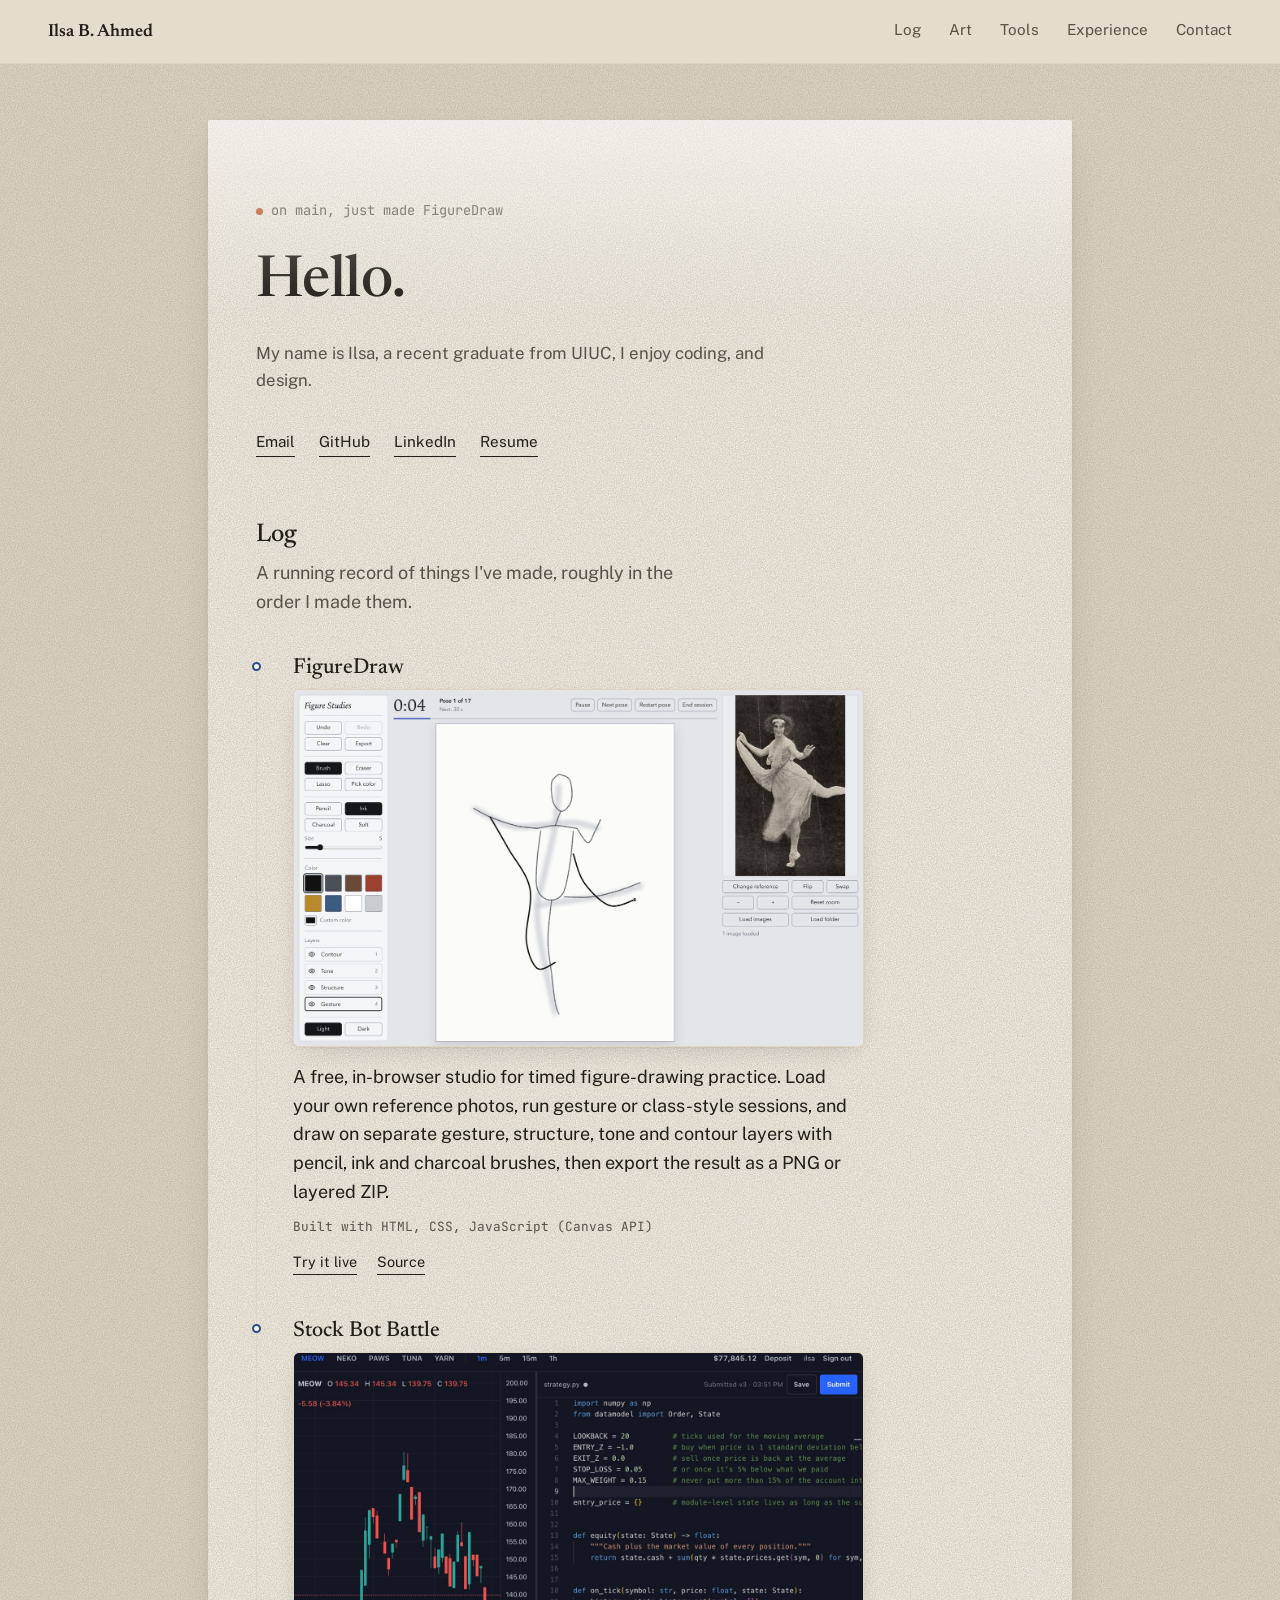
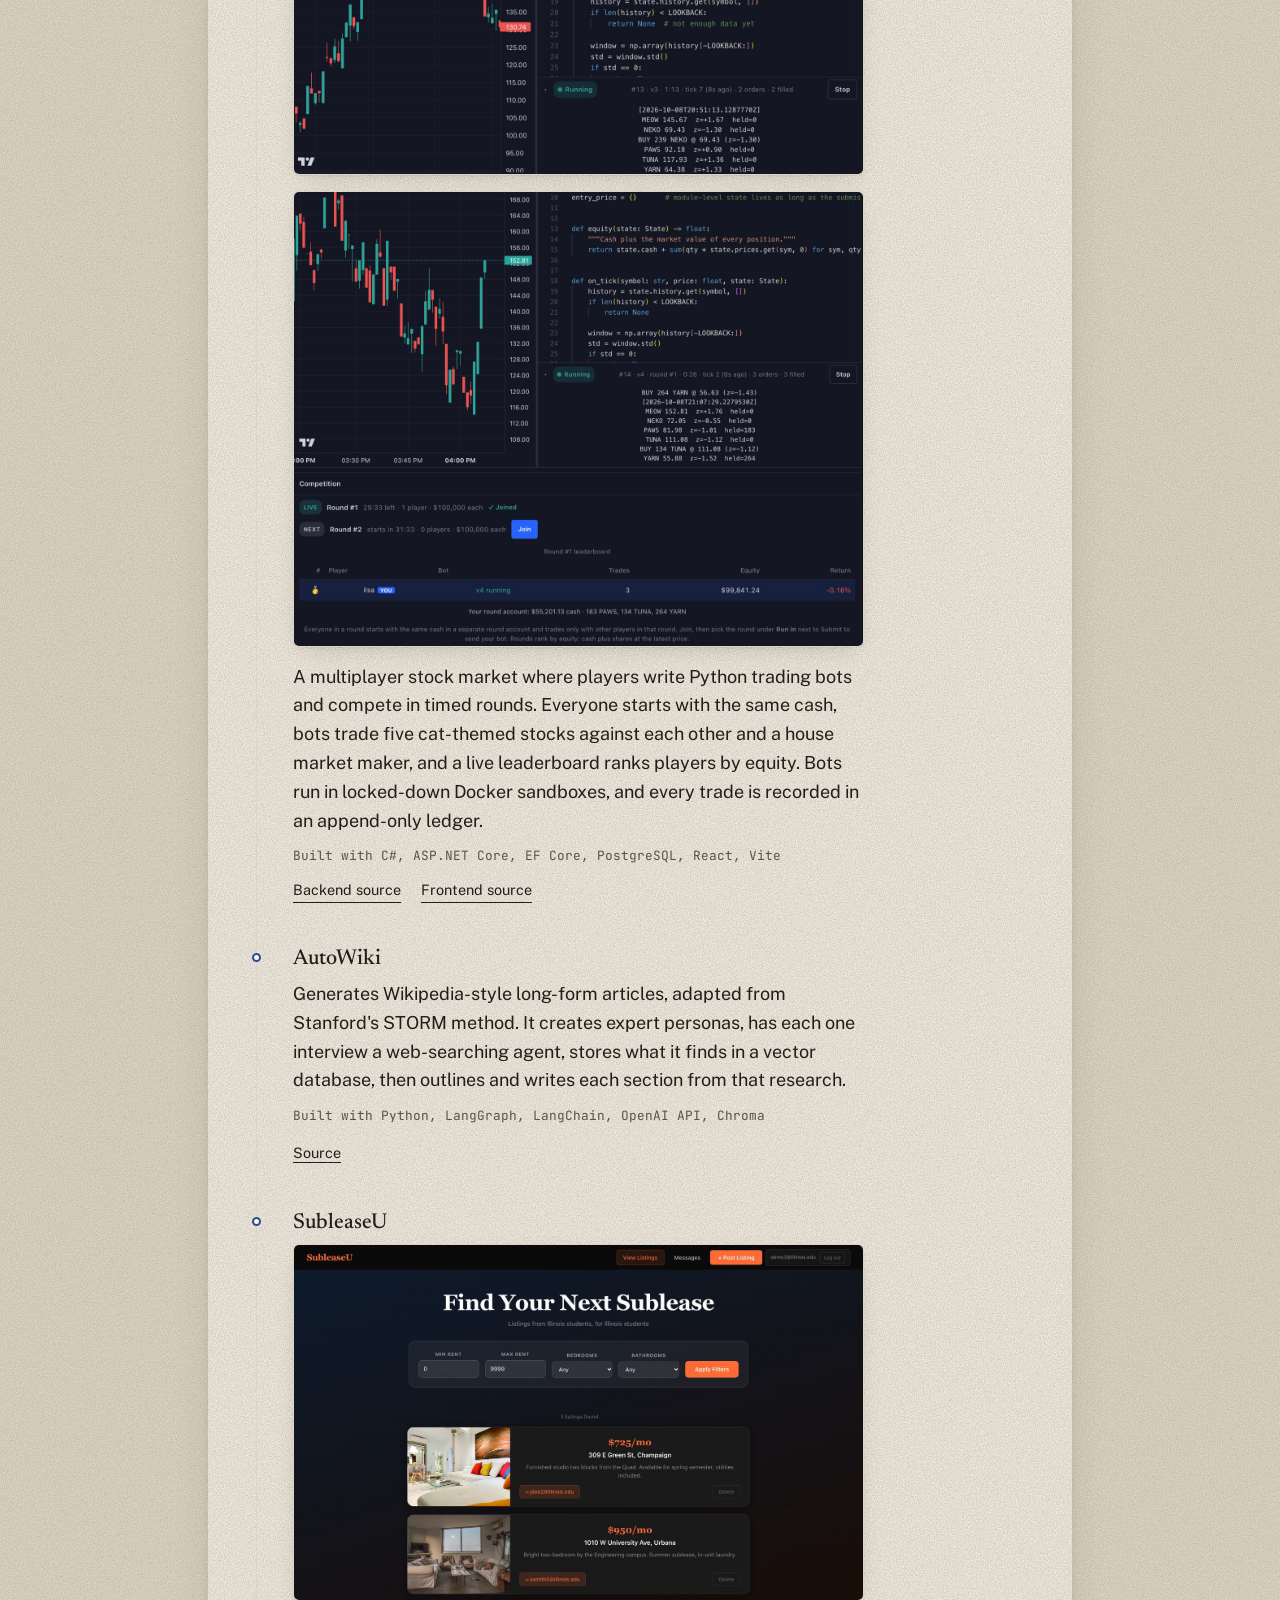
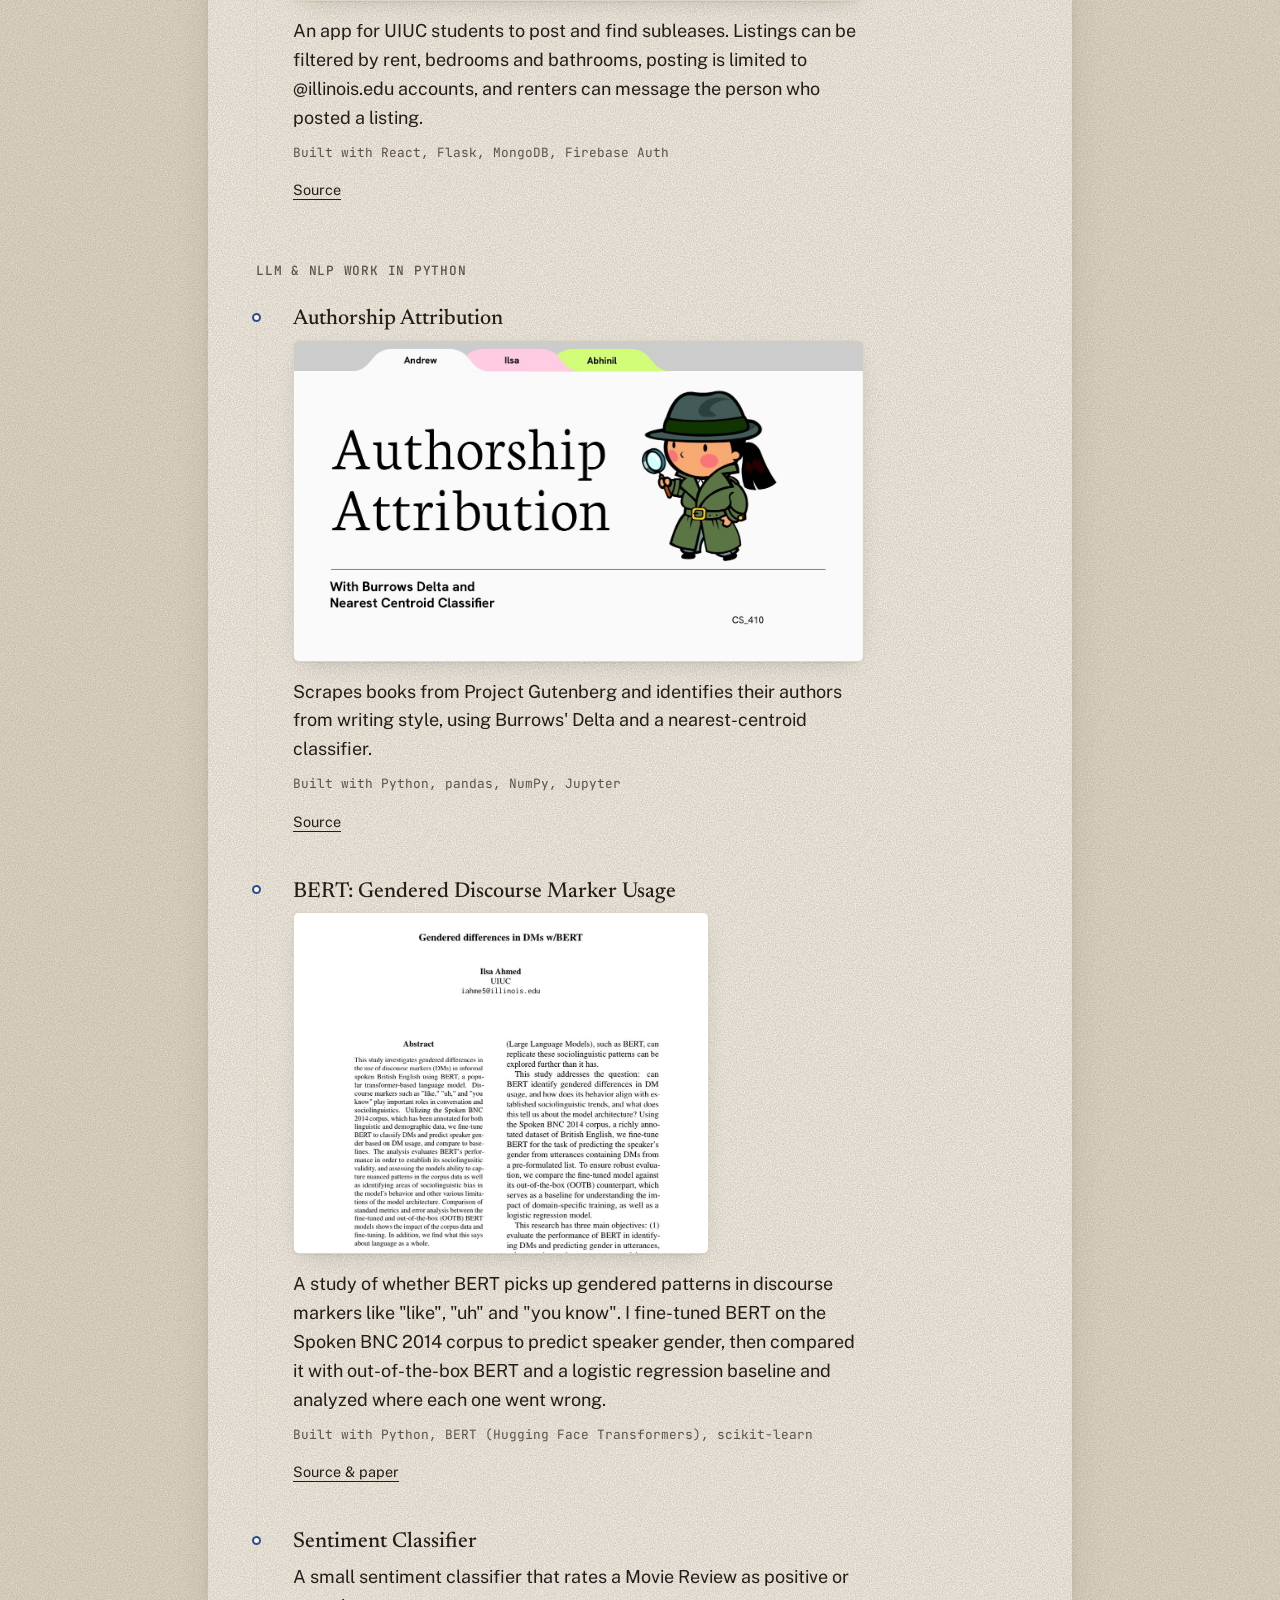
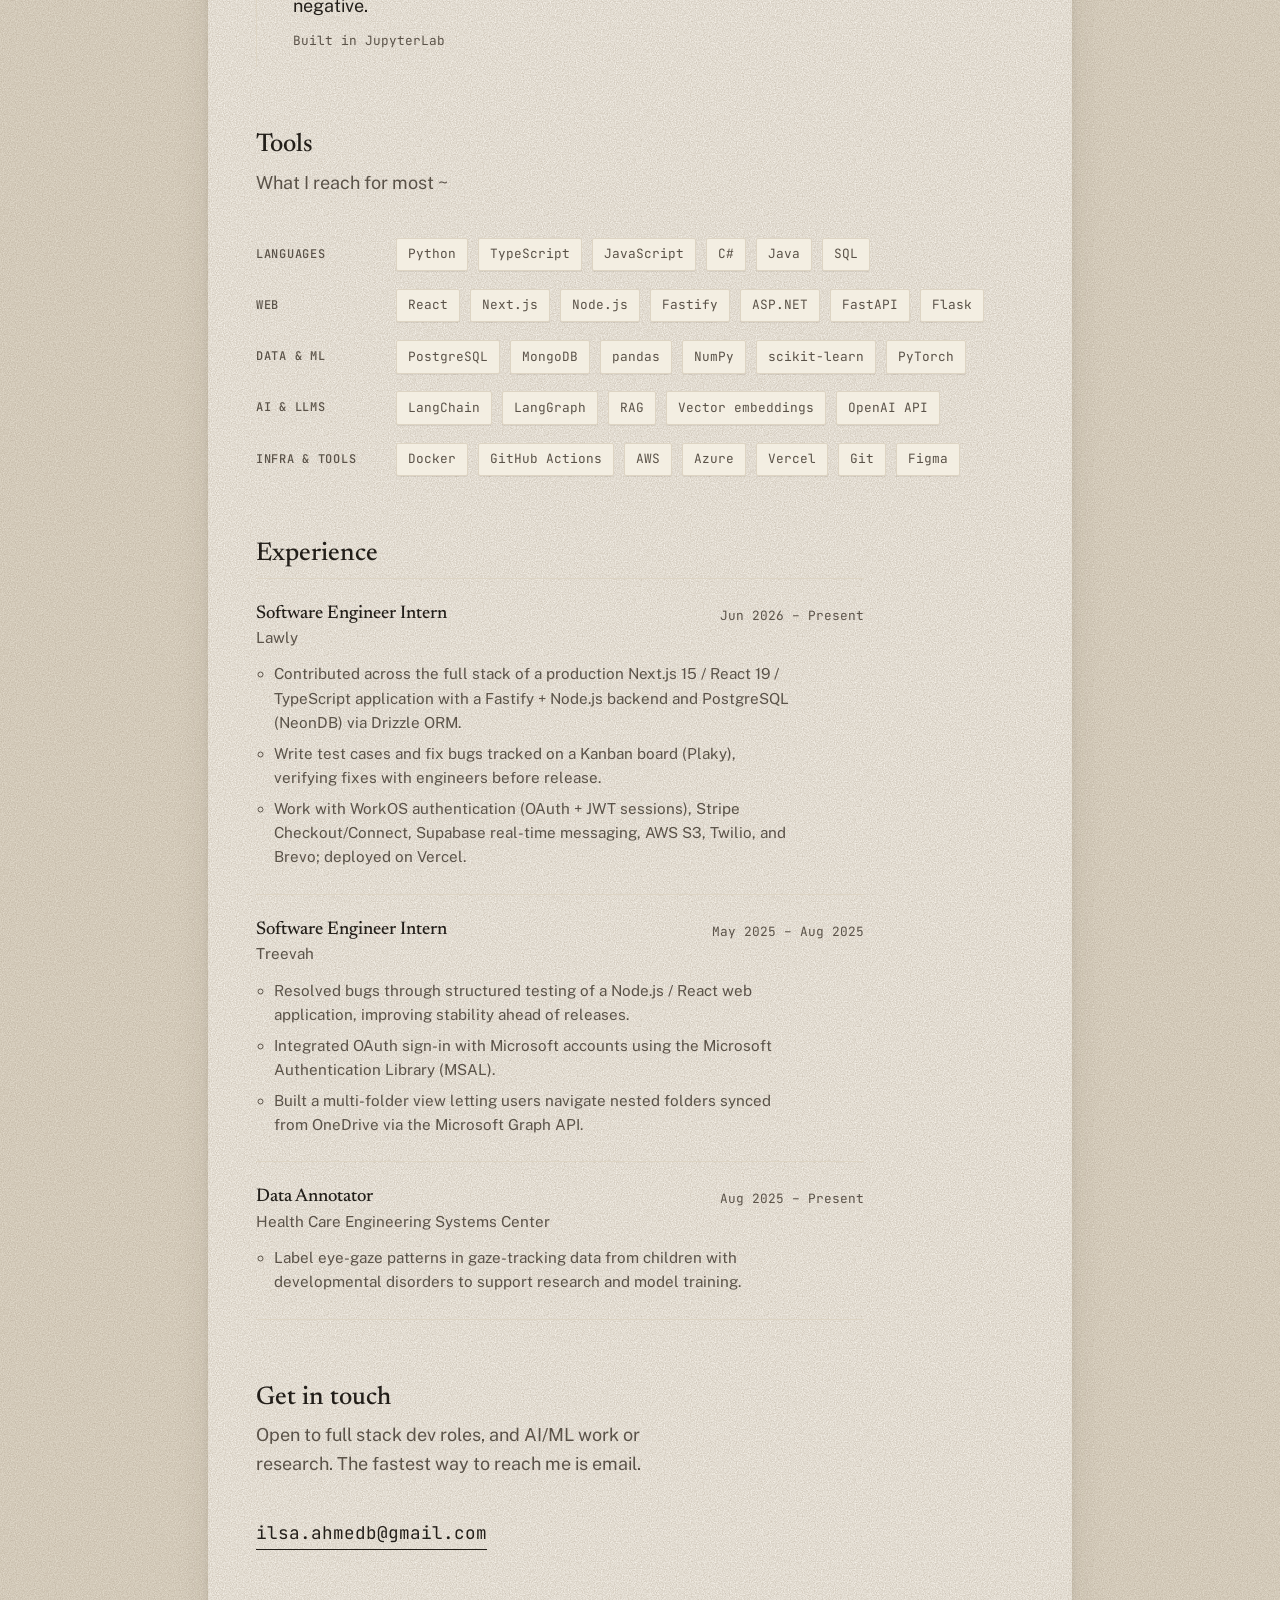
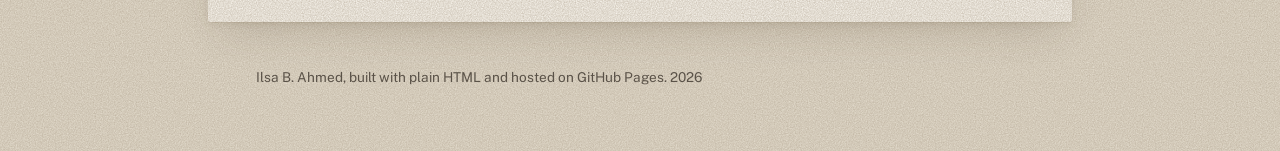
==== index.html @ 7dedf049 "Add Art page for illustration and design work New art.html gallery linked from the nav, with illustr" ====
<!DOCTYPE html>
<html lang="en">
<head>
<meta charset="UTF-8">
<meta name="viewport" content="width=device-width, initial-scale=1.0">
<title>Ilsa B. Ahmed — Software Engineer</title>
<meta name="description" content="Portfolio of Ilsa B. Ahmed, a software engineer building full-stack web apps and AI/LLM tools.">

<link rel="preconnect" href="https://fonts.googleapis.com">
<link rel="preconnect" href="https://fonts.gstatic.com" crossorigin>
<link href="https://fonts.googleapis.com/css2?family=Newsreader:ital,opsz,wght@0,6..72,400;0,6..72,500;0,6..72,600;1,6..72,400&family=Public+Sans:wght@400;500;600&family=JetBrains+Mono:wght@400;500&display=swap" rel="stylesheet">

<link rel="stylesheet" href="style.css?v=6">
</head>
<body>

<a class="skip-link" href="#top">Skip to content</a>

<header class="site-nav">
  <a href="#top" class="site-nav__name">Ilsa B. Ahmed</a>
  <button class="site-nav__toggle" id="navToggle" aria-expanded="false" aria-controls="navLinks">
    <span></span><span></span><span></span>
    <span class="sr-only">Menu</span>
  </button>
  <nav id="navLinks" class="site-nav__links">
    <a href="#work">Log</a>
    <a href="art.html">Art</a>
    <a href="#stack">Tools</a>
    <a href="#experience">Experience</a>
    <a href="#contact">Contact</a>
  </nav>
</header>

<main>

  <section id="top" class="hero">
    <p class="hero__status">
      <span class="hero__dot" aria-hidden="true"></span>
      on main, just made <a href="#work">FigureDraw</a>
    </p>
    <h1 class="hero__headline">Hello.</h1>
    <p class="hero__lede">
      My name is Ilsa, a recent graduate from UIUC, I enjoy coding, and design.
    </p>
    <div class="hero__links">
      <a href="mailto:ilsa.ahmedb@gmail.com">Email</a>
      <a href="https://github.com/iahmed20" target="_blank" rel="noopener">GitHub</a>
      <a href="https://www.linkedin.com/in/ilsa-bahmed/" target="_blank" rel="noopener">LinkedIn</a>
      <a href="Ilsa_Ahmed_Resume.pdf" target="_blank" rel="noopener noreferrer">Resume</a>
    </div>
  </section>

  <section id="work" class="log">
    <h2 class="section-heading">Log</h2>
    <p class="section-intro">A running record of things I've made, roughly in the order I made them.</p>

    <ol class="log-list">

      <li class="log-entry">
        <span class="log-entry__node" aria-hidden="true"></span>
        <h3 class="log-entry__title">FigureDraw</h3>
        <figure class="log-entry__shot">
          <img src="img/figuredraw.jpg" width="1400" height="875" loading="lazy"
               alt="FigureDraw mid-session: a timer and pose counter above a gesture sketch of a dancer, with the reference photo on the right.">
        </figure>
        <p class="log-entry__body">
          A free, in-browser studio for timed figure-drawing practice. Load your own reference photos,
          run gesture or class-style sessions, and draw on separate gesture, structure, tone and contour
          layers with pencil, ink and charcoal brushes, then export the result as a PNG or layered ZIP.
        </p>
        <p class="log-entry__meta">Built with HTML, CSS, JavaScript (Canvas API)</p>
        <p class="log-entry__links">
          <a class="log-entry__link" href="https://iahmed20.github.io/FigureDraw/" target="_blank" rel="noopener">Try it live</a>
          <a class="log-entry__link" href="https://github.com/iahmed20/FigureDraw" target="_blank" rel="noopener">Source</a>
        </p>
      </li>

      <li class="log-entry">
        <span class="log-entry__node" aria-hidden="true"></span>
        <h3 class="log-entry__title">Stock Bot Battle</h3>
        <figure class="log-entry__shot">
          <img src="img/stock-bot-battle-1.jpg" width="1400" height="1038" loading="lazy"
               alt="Stock Bot Battle: a candlestick chart for the MEOW ticker beside a Python strategy editor, with a running bot's log printing z-scores and a BUY order.">
        </figure>
        <figure class="log-entry__shot">
          <img src="img/stock-bot-battle-2.jpg" width="1400" height="1115" loading="lazy"
               alt="Stock Bot Battle competition panel: a live round with time remaining, a Join button for the next round, and a leaderboard ranking players by equity.">
        </figure>
        <p class="log-entry__body">
          A multiplayer stock market where players write Python trading bots and compete in timed rounds.
          Everyone starts with the same cash, bots trade five cat-themed stocks against each other and a house
          market maker, and a live leaderboard ranks players by equity. Bots run in locked-down Docker
          sandboxes, and every trade is recorded in an append-only ledger.
        </p>
        <p class="log-entry__meta">Built with C#, ASP.NET Core, EF Core, PostgreSQL, React, Vite</p>
        <p class="log-entry__links">
          <a class="log-entry__link" href="https://github.com/iahmed20/StockBotBattle" target="_blank" rel="noopener">Backend source</a>
          <a class="log-entry__link" href="https://github.com/iahmed20/vite-frontend" target="_blank" rel="noopener">Frontend source</a>
        </p>
      </li>

      <li class="log-entry">
        <span class="log-entry__node" aria-hidden="true"></span>
        <h3 class="log-entry__title">AutoWiki</h3>
        <p class="log-entry__body">
          Generates Wikipedia-style long-form articles, adapted from Stanford's STORM method. It creates
          expert personas, has each one interview a web-searching agent, stores what it finds in a vector
          database, then outlines and writes each section from that research.
        </p>
        <p class="log-entry__meta">Built with Python, LangGraph, LangChain, OpenAI API, Chroma</p>
        <a class="log-entry__link" href="https://github.com/iahmed20/AutoWiki" target="_blank" rel="noopener">Source</a>
      </li>

      <li class="log-entry">
        <span class="log-entry__node" aria-hidden="true"></span>
        <h3 class="log-entry__title">SubleaseU</h3>
        <figure class="log-entry__shot">
          <img src="img/subleaseu.jpg" width="1400" height="875" loading="lazy"
               alt="SubleaseU listings page: rent and room filters above cards for sublease listings near campus.">
        </figure>
        <p class="log-entry__body">
          An app for UIUC students to post and find subleases. Listings can be filtered by rent,
          bedrooms and bathrooms, posting is limited to @illinois.edu accounts, and renters can message
          the person who posted a listing.
        </p>
        <p class="log-entry__meta">Built with React, Flask, MongoDB, Firebase Auth</p>
        <a class="log-entry__link" href="https://github.com/iahmed20/SubleaseU" target="_blank" rel="noopener">Source</a>
      </li>

    </ol>

    <h3 class="log-group">LLM &amp; NLP work in Python</h3>

    <ol class="log-list">

      <li class="log-entry">
        <span class="log-entry__node" aria-hidden="true"></span>
        <h3 class="log-entry__title">Authorship Attribution</h3>
        <figure class="log-entry__shot">
          <img src="img/authorship-attribution.jpg" width="1400" height="787" loading="lazy"
               alt="Title slide: Authorship Attribution with Burrows Delta and Nearest Centroid Classifier.">
        </figure>
        <p class="log-entry__body">
          Scrapes books from Project Gutenberg and
          identifies their authors from writing style, using Burrows' Delta and a nearest-centroid classifier.
        </p>
        <p class="log-entry__meta">Built with Python, pandas, NumPy, Jupyter</p>
        <a class="log-entry__link" href="https://github.com/iahmed20/Authorship_Attribution" target="_blank" rel="noopener">Source</a>
      </li>

      <li class="log-entry">
        <span class="log-entry__node" aria-hidden="true"></span>
        <h3 class="log-entry__title">BERT: Gendered Discourse Marker Usage</h3>
        <figure class="log-entry__shot log-entry__shot--paper">
          <img src="img/bert-discourse-markers.jpg" width="1000" height="821" loading="lazy"
               alt="First page of the paper 'Gendered differences in DMs w/BERT' by Ilsa Ahmed, showing the abstract.">
        </figure>
        <p class="log-entry__body">
          A study of whether BERT picks up gendered patterns in discourse markers like "like", "uh" and
          "you know". I fine-tuned BERT on the Spoken BNC 2014 corpus to predict speaker gender, then compared
          it with out-of-the-box BERT and a logistic regression baseline and analyzed where each one went wrong.
        </p>
        <p class="log-entry__meta">Built with Python, BERT (Hugging Face Transformers), scikit-learn</p>
        <a class="log-entry__link" href="https://github.com/iahmed20/DMs-w-BERT" target="_blank" rel="noopener">Source &amp; paper</a>
      </li>

      <li class="log-entry">
        <span class="log-entry__node" aria-hidden="true"></span>
        <h3 class="log-entry__title">Sentiment Classifier</h3>
        <p class="log-entry__body">
          A small sentiment classifier that rates a Movie Review as positive or negative.
        </p>
        <p class="log-entry__meta">Built in JupyterLab</p>
      </li>

    </ol>
  </section>

  <section id="stack" class="stack">
    <h2 class="section-heading">Tools</h2>
    <p class="section-intro">
      What I reach for most ~
    </p>
    <div class="stack-groups">
      <div class="stack-group">
        <h3 class="stack-group__label">Languages</h3>
        <ul class="stack-list">
          <li>Python</li>
          <li>TypeScript</li>
          <li>JavaScript</li>
          <li>C#</li>
          <li>Java</li>
          <li>SQL</li>
        </ul>
      </div>
      <div class="stack-group">
        <h3 class="stack-group__label">Web</h3>
        <ul class="stack-list">
          <li>React</li>
          <li>Next.js</li>
          <li>Node.js</li>
          <li>Fastify</li>
          <li>ASP.NET</li>
          <li>FastAPI</li>
          <li>Flask</li>
        </ul>
      </div>
      <div class="stack-group">
        <h3 class="stack-group__label">Data &amp; ML</h3>
        <ul class="stack-list">
          <li>PostgreSQL</li>
          <li>MongoDB</li>
          <li>pandas</li>
          <li>NumPy</li>
          <li>scikit-learn</li>
          <li>PyTorch</li>
        </ul>
      </div>
      <div class="stack-group">
        <h3 class="stack-group__label">AI &amp; LLMs</h3>
        <ul class="stack-list">
          <li>LangChain</li>
          <li>LangGraph</li>
          <li>RAG</li>
          <li>Vector embeddings</li>
          <li>OpenAI API</li>
        </ul>
      </div>
      <div class="stack-group">
        <h3 class="stack-group__label">Infra &amp; tools</h3>
        <ul class="stack-list">
          <li>Docker</li>
          <li>GitHub Actions</li>
          <li>AWS</li>
          <li>Azure</li>
          <li>Vercel</li>
          <li>Git</li>
          <li>Figma</li>
        </ul>
      </div>
    </div>
  </section>

  <section id="experience" class="experience">
    <h2 class="section-heading">Experience</h2>
    <ul class="experience-list">
      <li class="experience-entry">
        <div class="experience-entry__role">
          <h3>Software Engineer Intern</h3>
          <p>Lawly</p>
        </div>
        <p class="experience-entry__dates"><time datetime="2026-06">Jun 2026</time> – Present</p>
        <ul class="experience-entry__points">
          <li>Contributed across the full stack of a production Next.js 15 / React 19 / TypeScript application with a Fastify + Node.js backend and PostgreSQL (NeonDB) via Drizzle ORM.</li>
          <li>Write test cases and fix bugs tracked on a Kanban board (Plaky), verifying fixes with engineers before release.</li>
          <li>Work with WorkOS authentication (OAuth + JWT sessions), Stripe Checkout/Connect, Supabase real-time messaging, AWS S3, Twilio, and Brevo; deployed on Vercel.</li>
        </ul>
      </li>
      <li class="experience-entry">
        <div class="experience-entry__role">
          <h3>Software Engineer Intern</h3>
          <p>Treevah</p>
        </div>
        <p class="experience-entry__dates"><time datetime="2025-05">May 2025</time> – <time datetime="2025-08">Aug 2025</time></p>
        <ul class="experience-entry__points">
          <li>Resolved bugs through structured testing of a Node.js / React web application, improving stability ahead of releases.</li>
          <li>Integrated OAuth sign-in with Microsoft accounts using the Microsoft Authentication Library (MSAL).</li>
          <li>Built a multi-folder view letting users navigate nested folders synced from OneDrive via the Microsoft Graph API.</li>
        </ul>
      </li>
      <li class="experience-entry">
        <div class="experience-entry__role">
          <h3>Data Annotator</h3>
          <p>Health Care Engineering Systems Center</p>
        </div>
        <p class="experience-entry__dates"><time datetime="2025-08">Aug 2025</time> – Present</p>
        <ul class="experience-entry__points">
          <li>Label eye-gaze patterns in gaze-tracking data from children with developmental disorders to support research and model training.</li>
        </ul>
      </li>
    </ul>
  </section>

  <section id="contact" class="contact">
    <h2 class="section-heading">Get in touch</h2>
    <p class="section-intro">
      Open to full stack dev roles, and AI/ML work or research.
      The fastest way to reach me is email.
    </p>
    <a class="contact__email" href="mailto:ilsa.ahmedb@gmail.com">ilsa.ahmedb@gmail.com</a>
  </section>

</main>

<footer class="site-footer">
  <p>Ilsa B. Ahmed, built with plain HTML and hosted on GitHub Pages. <span id="year"></span></p>
</footer>

<script src="script.js"></script>
</body>
</html>
---- style.css ----
/* ---------- tokens ---------- */
:root {
  --desk: #E6DFD0;
  --paper: #FBF8F1;
  --paper-soft: #F3EEE2;
  --ink: #221E19;
  --ink-soft: #5A5248;
  --rule: #DDD4C3;
  --accent: #2B4C8C;
  --accent-warm: #B4501F;

  --grain: url("data:image/svg+xml,%3Csvg xmlns='http://www.w3.org/2000/svg' width='220' height='220'%3E%3Cfilter id='n'%3E%3CfeTurbulence type='fractalNoise' baseFrequency='0.85' numOctaves='3' stitchTiles='stitch'/%3E%3CfeColorMatrix values='0 0 0 0 0.35  0 0 0 0 0.28  0 0 0 0 0.2  0 0 0 0.55 0'/%3E%3C/filter%3E%3Crect width='100%25' height='100%25' filter='url(%23n)'/%3E%3C/svg%3E");
  --sheet-shadow:
    0 1px 1px rgba(60, 45, 25, 0.06),
    0 3px 6px rgba(60, 45, 25, 0.06),
    0 18px 40px -12px rgba(60, 45, 25, 0.18);

  --font-display: 'Newsreader', Georgia, serif;
  --font-body: 'Public Sans', -apple-system, BlinkMacSystemFont, sans-serif;
  --font-mono: 'JetBrains Mono', ui-monospace, SFMono-Regular, Menlo, monospace;

  --content-width: 40rem;
  --page-pad: clamp(1.25rem, 5vw, 3rem);
}

@media (prefers-reduced-motion: reduce) {
  * { animation-duration: 0.01ms !important; animation-iteration-count: 1 !important; transition-duration: 0.01ms !important; }
}

* { box-sizing: border-box; }

html { scroll-behavior: smooth; }
@media (prefers-reduced-motion: reduce) { html { scroll-behavior: auto; } }

body {
  margin: 0;
  background: var(--desk) var(--grain);
  color: var(--ink);
  font-family: var(--font-body);
  font-size: 18px;
  line-height: 1.6;
  -webkit-font-smoothing: antialiased;
}

h1, h2, h3 {
  font-family: var(--font-display);
  font-weight: 500;
  line-height: 1.15;
  margin: 0;
}

a {
  color: inherit;
}

.skip-link {
  position: absolute;
  left: -999px;
  top: 0;
  background: var(--ink);
  color: var(--paper);
  padding: 0.75rem 1rem;
  z-index: 100;
}
.skip-link:focus {
  left: var(--page-pad);
  top: 0.5rem;
}

:focus-visible {
  outline: 2px solid var(--accent);
  outline-offset: 3px;
}

.sr-only {
  position: absolute;
  width: 1px; height: 1px;
  overflow: hidden;
  clip: rect(0 0 0 0);
  white-space: nowrap;
}

/* ---------- nav ---------- */
.site-nav {
  position: sticky;
  top: 0;
  z-index: 20;
  display: flex;
  align-items: center;
  justify-content: space-between;
  padding: 1.1rem var(--page-pad);
  background: rgba(230, 223, 208, 0.88);
  backdrop-filter: blur(6px);
  border-bottom: 1px solid var(--rule);
  margin-top: 0;
}

.site-nav__name {
  font-family: var(--font-display);
  font-size: 1.1rem;
  font-weight: 600;
  text-decoration: none;
}

.site-nav__links {
  display: flex;
  gap: 1.75rem;
}

.site-nav__links a {
  text-decoration: none;
  font-size: 0.95rem;
  color: var(--ink-soft);
  border-bottom: 1px solid transparent;
  padding-bottom: 2px;
  transition: color 0.15s ease, border-color 0.15s ease;
}

.site-nav__links a:hover,
.site-nav__links a:focus-visible,
.site-nav__links a[aria-current="page"] {
  color: var(--ink);
  border-bottom-color: var(--accent);
}

.site-nav__toggle {
  display: none;
  flex-direction: column;
  gap: 5px;
  background: none;
  border: none;
  padding: 0.5rem;
  cursor: pointer;
}
.site-nav__toggle span {
  width: 22px;
  height: 2px;
  background: var(--ink);
  display: block;
}

@media (max-width: 640px) {
  .site-nav__toggle { display: flex; }
  .site-nav__links {
    position: absolute;
    top: 100%;
    left: 0;
    right: 0;
    flex-direction: column;
    gap: 0;
    background: var(--paper);
    border-bottom: 1px solid var(--rule);
    max-height: 0;
    overflow: hidden;
    transition: max-height 0.2s ease;
  }
  .site-nav__links.is-open {
    max-height: 20rem;
  }
  .site-nav__links a {
    padding: 1rem var(--page-pad);
    border-bottom: 1px solid var(--rule);
  }
}

/* ---------- paper sheet ---------- */
main {
  position: relative;
  max-width: 54rem;
  margin: clamp(1.5rem, 5vw, 3.5rem) auto 0;
  background: var(--paper) var(--grain);
  box-shadow: var(--sheet-shadow);
  border-radius: 2px;
}

/* faint lift at the top edge, like light catching a sheet */
main::before {
  content: "";
  position: absolute;
  inset: 0;
  pointer-events: none;
  border-radius: inherit;
  background: linear-gradient(180deg, rgba(255, 255, 255, 0.5), rgba(255, 255, 255, 0) 12rem);
}

@media (max-width: 640px) {
  main {
    margin-top: 0;
    box-shadow: none;
    border-radius: 0;
  }
}

/* ---------- layout helpers ---------- */
/* Space sits only above each section, so neighbours don't stack two paddings into one big gap. */
main > section {
  padding: clamp(2.75rem, 5vw, 4rem) var(--page-pad) 0;
}
main > section:last-child {
  padding-bottom: clamp(3rem, 6vw, 4.5rem);
}

.section-heading {
  font-size: 1.6rem;
  margin-bottom: 0.5rem;
}

.section-intro {
  color: var(--ink-soft);
  max-width: 38ch;
  margin: 0 0 2.5rem;
}

/* ---------- hero ---------- */
.hero {
  max-width: 42rem;
  padding-top: clamp(3rem, 8vw, 5rem) !important;
}

.hero__status {
  display: flex;
  align-items: center;
  gap: 0.5rem;
  font-family: var(--font-mono);
  font-size: 0.85rem;
  color: var(--ink-soft);
  margin: 0 0 1.75rem;
}

.hero__dot {
  width: 7px;
  height: 7px;
  border-radius: 50%;
  background: var(--accent-warm);
  flex-shrink: 0;
}

.hero__status a {
  color: var(--ink-soft);
  text-decoration: underline;
  text-decoration-color: var(--rule);
  text-underline-offset: 3px;
}
.hero__status a:hover { color: var(--ink); text-decoration-color: var(--accent-warm); }

.hero__headline {
  font-size: clamp(2.3rem, 5.5vw, 3.6rem);
  max-width: 16ch;
  letter-spacing: -0.01em;
}

.hero__lede {
  max-width: 52ch;
  color: var(--ink-soft);
  margin: 1.5rem 0 0;
  font-size: 1.05rem;
}

.hero__links {
  display: flex;
  flex-wrap: wrap;
  gap: 1.5rem;
  margin-top: 2.25rem;
}

.hero__links a {
  text-decoration: none;
  font-size: 0.95rem;
  border-bottom: 1px solid var(--ink);
  padding-bottom: 2px;
}
.hero__links a:hover,
.hero__links a:focus-visible {
  color: var(--accent);
  border-bottom-color: var(--accent);
}

/* ---------- log (git-graph motif) ---------- */
.log {
  max-width: 44rem;
}

.log-list {
  list-style: none;
  margin: 0;
  padding: 0;
  border-left: 1px solid var(--rule);
}

.log-entry {
  position: relative;
  padding: 0 0 2.75rem 2.25rem;
}
.log-entry:last-child { padding-bottom: 0.25rem; }

.log-entry__node {
  position: absolute;
  left: -5px;
  top: 0.35rem;
  width: 9px;
  height: 9px;
  border-radius: 50%;
  background: var(--paper);
  border: 2px solid var(--accent);
}

.log-entry--wip .log-entry__node {
  border-style: dashed;
  border-color: var(--accent-warm);
}
.log-entry--wip .log-entry__date {
  color: var(--accent-warm);
}

.log-group {
  font-family: var(--font-mono);
  font-size: 0.8rem;
  font-weight: 500;
  letter-spacing: 0.06em;
  text-transform: uppercase;
  color: var(--ink-soft);
  margin: 3.5rem 0 1.75rem;
}

.log-entry__date {
  font-family: var(--font-mono);
  font-size: 0.8rem;
  color: var(--ink-soft);
  margin: 0 0 0.4rem;
}

.log-entry__title {
  font-size: 1.35rem;
  margin-bottom: 0.5rem;
}

.log-entry__body {
  max-width: 56ch;
  margin: 0 0 0.65rem;
}

.log-entry__meta {
  font-family: var(--font-mono);
  font-size: 0.8rem;
  color: var(--ink-soft);
  margin: 0 0 0.75rem;
}

.log-entry__shot {
  margin: 0.25rem 0 1rem;
  border: 1px solid var(--rule);
  border-radius: 6px;
  overflow: hidden;
  background: var(--paper-soft);
  box-shadow: 0 1px 2px rgba(34, 30, 25, 0.06), 0 8px 24px -12px rgba(34, 30, 25, 0.25);
}
.log-entry__shot img {
  display: block;
  width: 100%;
  height: auto;
}
.log-entry__shot--paper {
  max-width: 26rem;
}

.log-entry__links {
  display: flex;
  flex-wrap: wrap;
  gap: 0.5rem 1.25rem;
  margin: 0;
}

.log-entry__link {
  font-size: 0.9rem;
  text-decoration: none;
  border-bottom: 1px solid var(--ink);
  padding-bottom: 1px;
}
.log-entry__link:hover,
.log-entry__link:focus-visible {
  color: var(--accent);
  border-bottom-color: var(--accent);
}

/* ---------- stack ---------- */
/* full sheet width so each group mostly fits on one row */
.stack {
  max-width: none;
}

.stack-groups {
  display: grid;
  gap: 1.1rem;
}

/* label on the left, chips on the right; stacks on narrow screens */
.stack-group {
  display: grid;
  grid-template-columns: 7.5rem 1fr;
  column-gap: 1.25rem;
  align-items: start;
}

.stack-group__label {
  font-family: var(--font-mono);
  font-size: 0.75rem;
  font-weight: 500;
  letter-spacing: 0.06em;
  text-transform: uppercase;
  color: var(--ink-soft);
  line-height: 2.1rem; /* same height as a chip, so the label centres on the first row */
}

@media (max-width: 560px) {
  .stack-groups { gap: 1.4rem; }
  .stack-group { grid-template-columns: 1fr; row-gap: 0.5rem; }
  .stack-group__label { line-height: 1.3; }
}

.stack-list {
  list-style: none;
  display: flex;
  flex-wrap: wrap;
  gap: 0.5rem 0.6rem;
  margin: 0;
  padding: 0;
}

.stack-list li {
  font-family: var(--font-mono);
  font-size: 0.8rem;
  padding: 0.35rem 0.7rem;
  border: 1px solid var(--rule);
  border-radius: 2px;
  background: var(--paper-soft);
  box-shadow: 0 1px 0 rgba(60, 45, 25, 0.08);
  color: var(--ink-soft);
}

/* ---------- experience ---------- */
.experience {
  max-width: 44rem;
}

.experience-list {
  list-style: none;
  margin: 0;
  padding: 0;
}

.experience-entry {
  display: grid;
  grid-template-columns: 1fr auto;
  column-gap: 1.5rem;
  padding: 1.5rem 0;
  border-top: 1px solid var(--rule);
}
.experience-entry:last-child { border-bottom: 1px solid var(--rule); }

.experience-entry__role h3 {
  font-size: 1.15rem;
  margin-bottom: 0.15rem;
}
.experience-entry__role p {
  margin: 0;
  color: var(--ink-soft);
  font-size: 0.95rem;
}

.experience-entry__dates {
  font-family: var(--font-mono);
  font-size: 0.8rem;
  color: var(--ink-soft);
  white-space: nowrap;
  align-self: start;
  margin: 0.2rem 0 0;
}

.experience-entry__points {
  grid-column: 1 / -1;
  margin: 0.75rem 0 0;
  padding-left: 1.1rem;
  max-width: 60ch;
  color: var(--ink-soft);
  font-size: 0.95rem;
}
.experience-entry__points li + li {
  margin-top: 0.4rem;
}

@media (max-width: 500px) {
  .experience-entry {
    grid-template-columns: 1fr;
    row-gap: 0.3rem;
  }
}

/* ---------- contact ---------- */
.contact {
  max-width: 40rem;
}

.contact__email {
  display: inline-block;
  font-family: var(--font-mono);
  font-size: 1.1rem;
  text-decoration: none;
  border-bottom: 1px solid var(--ink);
  padding-bottom: 2px;
}
.contact__email:hover,
.contact__email:focus-visible {
  color: var(--accent);
  border-bottom-color: var(--accent);
}

/* ---------- art page ---------- */
.art-intro {
  max-width: 42rem;
  padding-top: clamp(3rem, 8vw, 5rem) !important;
}

.art-intro__headline {
  font-size: clamp(2.1rem, 5vw, 3.2rem);
  letter-spacing: -0.01em;
}

/* pieces keep their own proportions; wide pieces span the full row */
.art-grid {
  display: grid;
  grid-template-columns: repeat(auto-fill, minmax(16rem, 1fr));
  gap: 0 1.25rem;
  align-items: start;
}
.art-piece--wide {
  grid-column: 1 / -1;
}
.art-intro + .art-section {
  padding-top: 2.5rem;
}

.art-piece {
  margin: 0 0 1.5rem;
}

.art-piece__frame {
  display: block;
  border: 1px solid var(--rule);
  border-radius: 4px;
  overflow: hidden;
  background: var(--paper-soft);
  box-shadow: 0 1px 2px rgba(34, 30, 25, 0.06), 0 8px 24px -12px rgba(34, 30, 25, 0.25);
}
.art-piece__frame img {
  display: block;
  width: 100%;
  height: auto;
  transition: transform 0.3s ease;
}
a.art-piece__frame:hover img,
a.art-piece__frame:focus-visible img {
  transform: scale(1.02);
}

.art-piece__strip {
  display: grid;
  grid-template-columns: repeat(3, 1fr);
  gap: 0.75rem;
  margin-top: 0.75rem;
}

.art-piece__strip--4 {
  grid-template-columns: repeat(4, 1fr);
  margin-top: 0;
}
.art-piece__strip--2 {
  grid-template-columns: repeat(2, 1fr);
  margin-top: 0;
}
@media (max-width: 560px) {
  .art-piece__strip--4 { grid-template-columns: repeat(2, 1fr); }
}

.art-piece__link {
  font-size: 0.85rem;
  text-decoration: none;
  border-bottom: 1px solid var(--ink);
  padding-bottom: 1px;
}
.art-piece__link:hover,
.art-piece__link:focus-visible {
  color: var(--accent);
  border-bottom-color: var(--accent);
}

.art-piece__caption {
  margin-top: 0.55rem;
  font-size: 0.9rem;
}
.art-piece__caption span {
  font-family: var(--font-mono);
  font-size: 0.75rem;
  color: var(--ink-soft);
}

/* ---------- footer ---------- */
.site-footer {
  max-width: 54rem;
  margin: 0 auto;
  padding: 2rem var(--page-pad) 3rem;
  color: var(--ink-soft);
  font-size: 0.85rem;
}
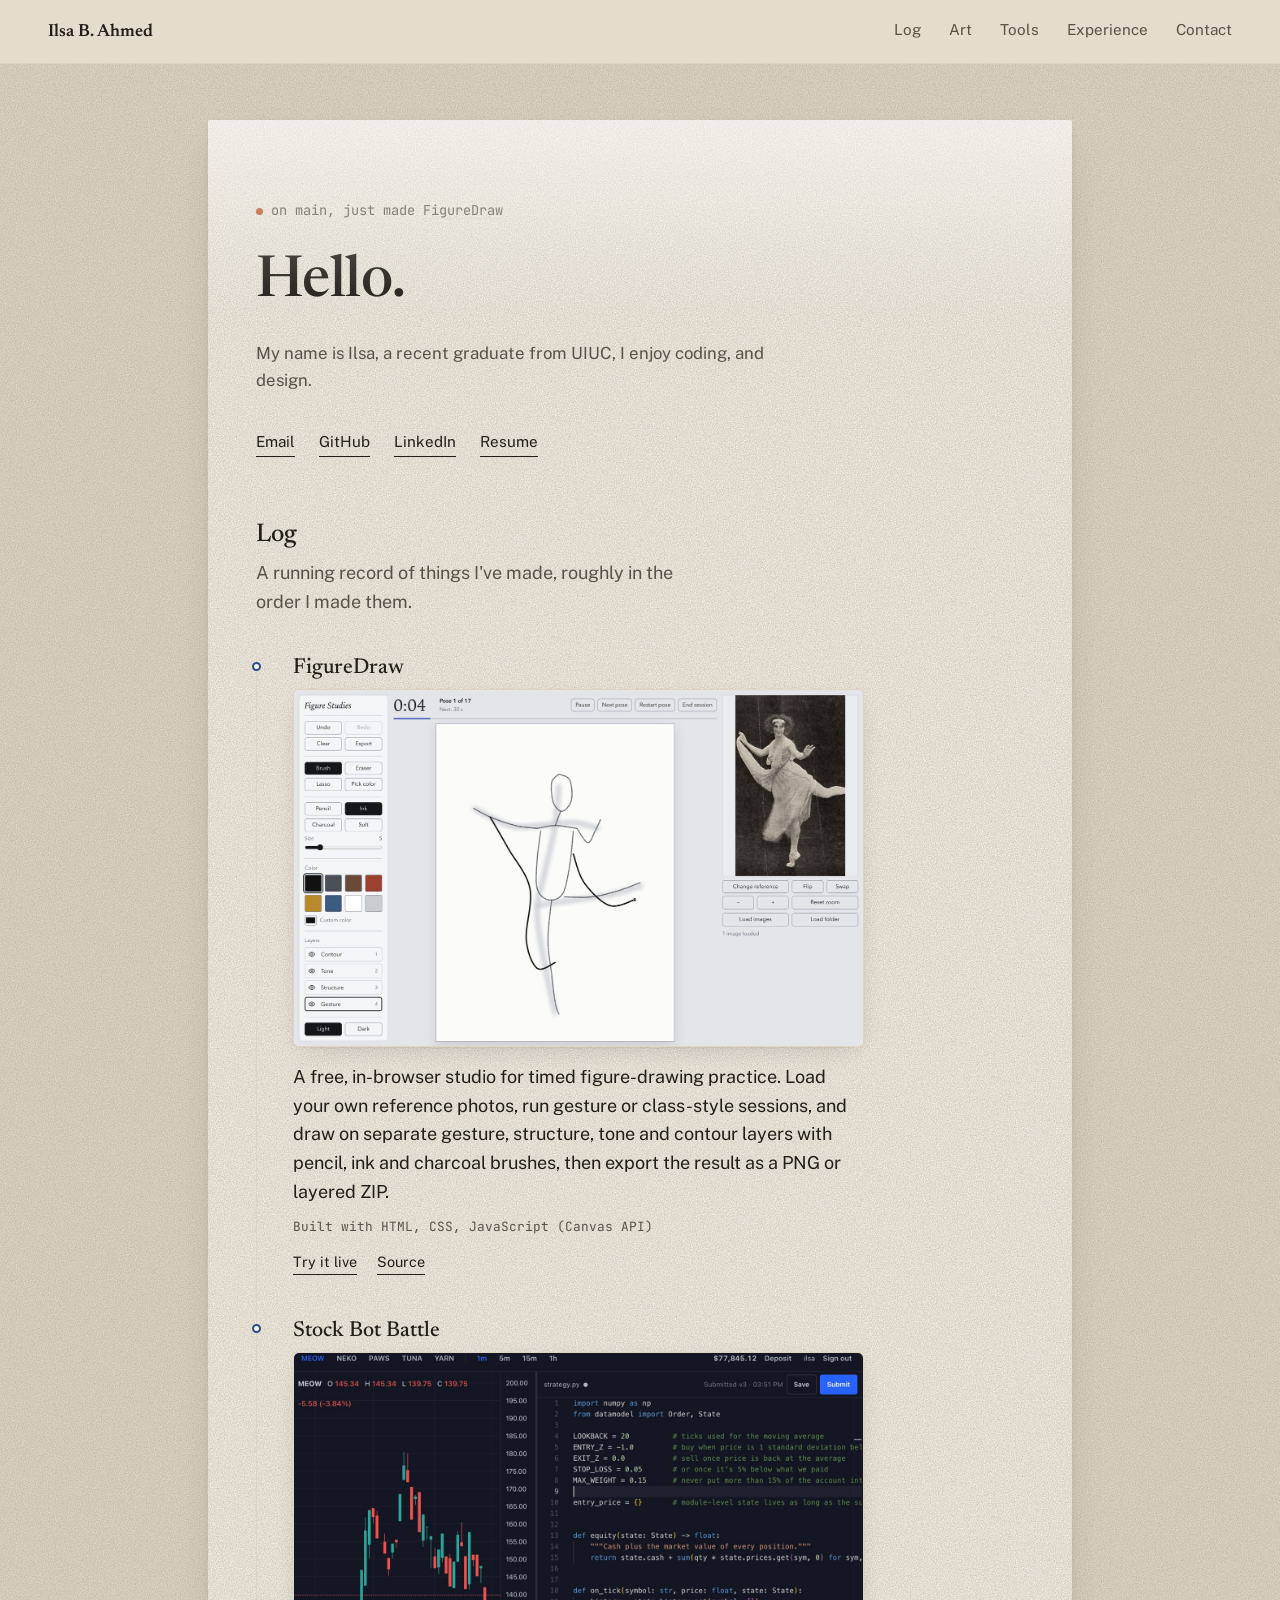
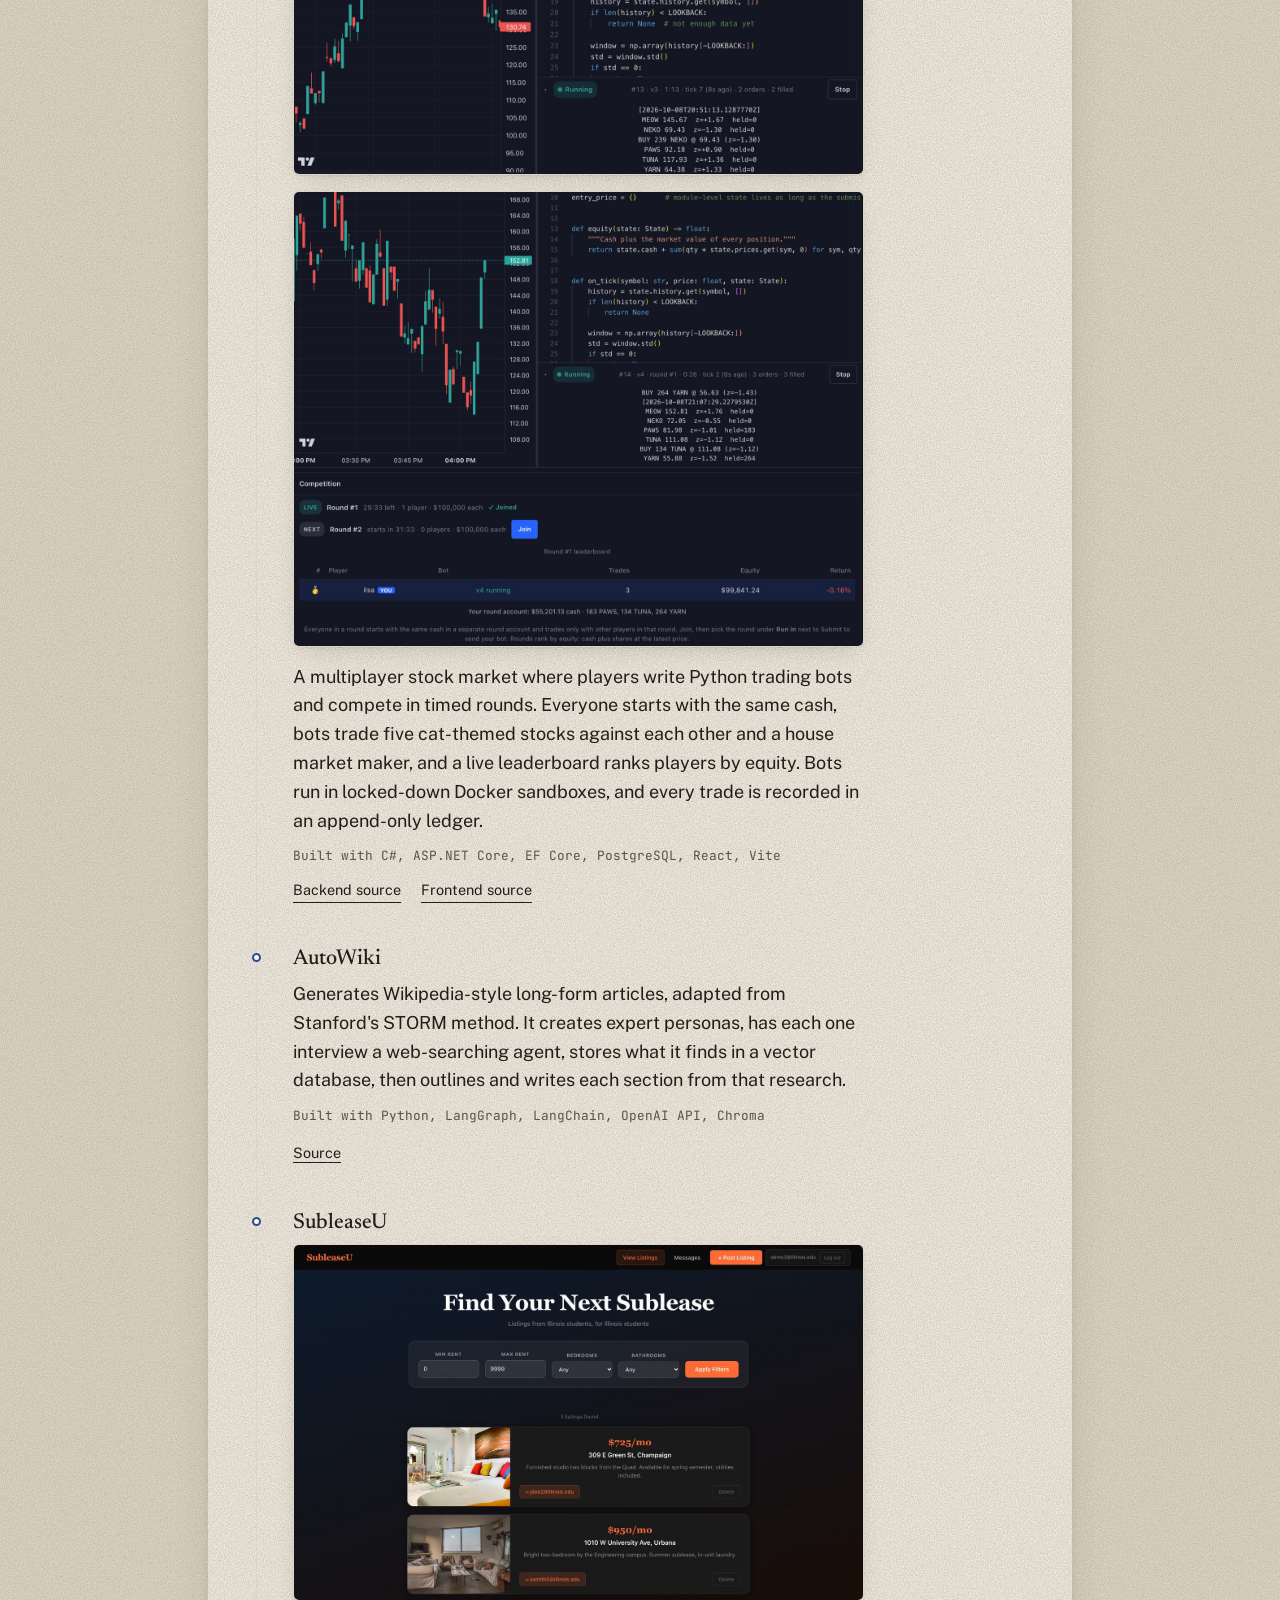
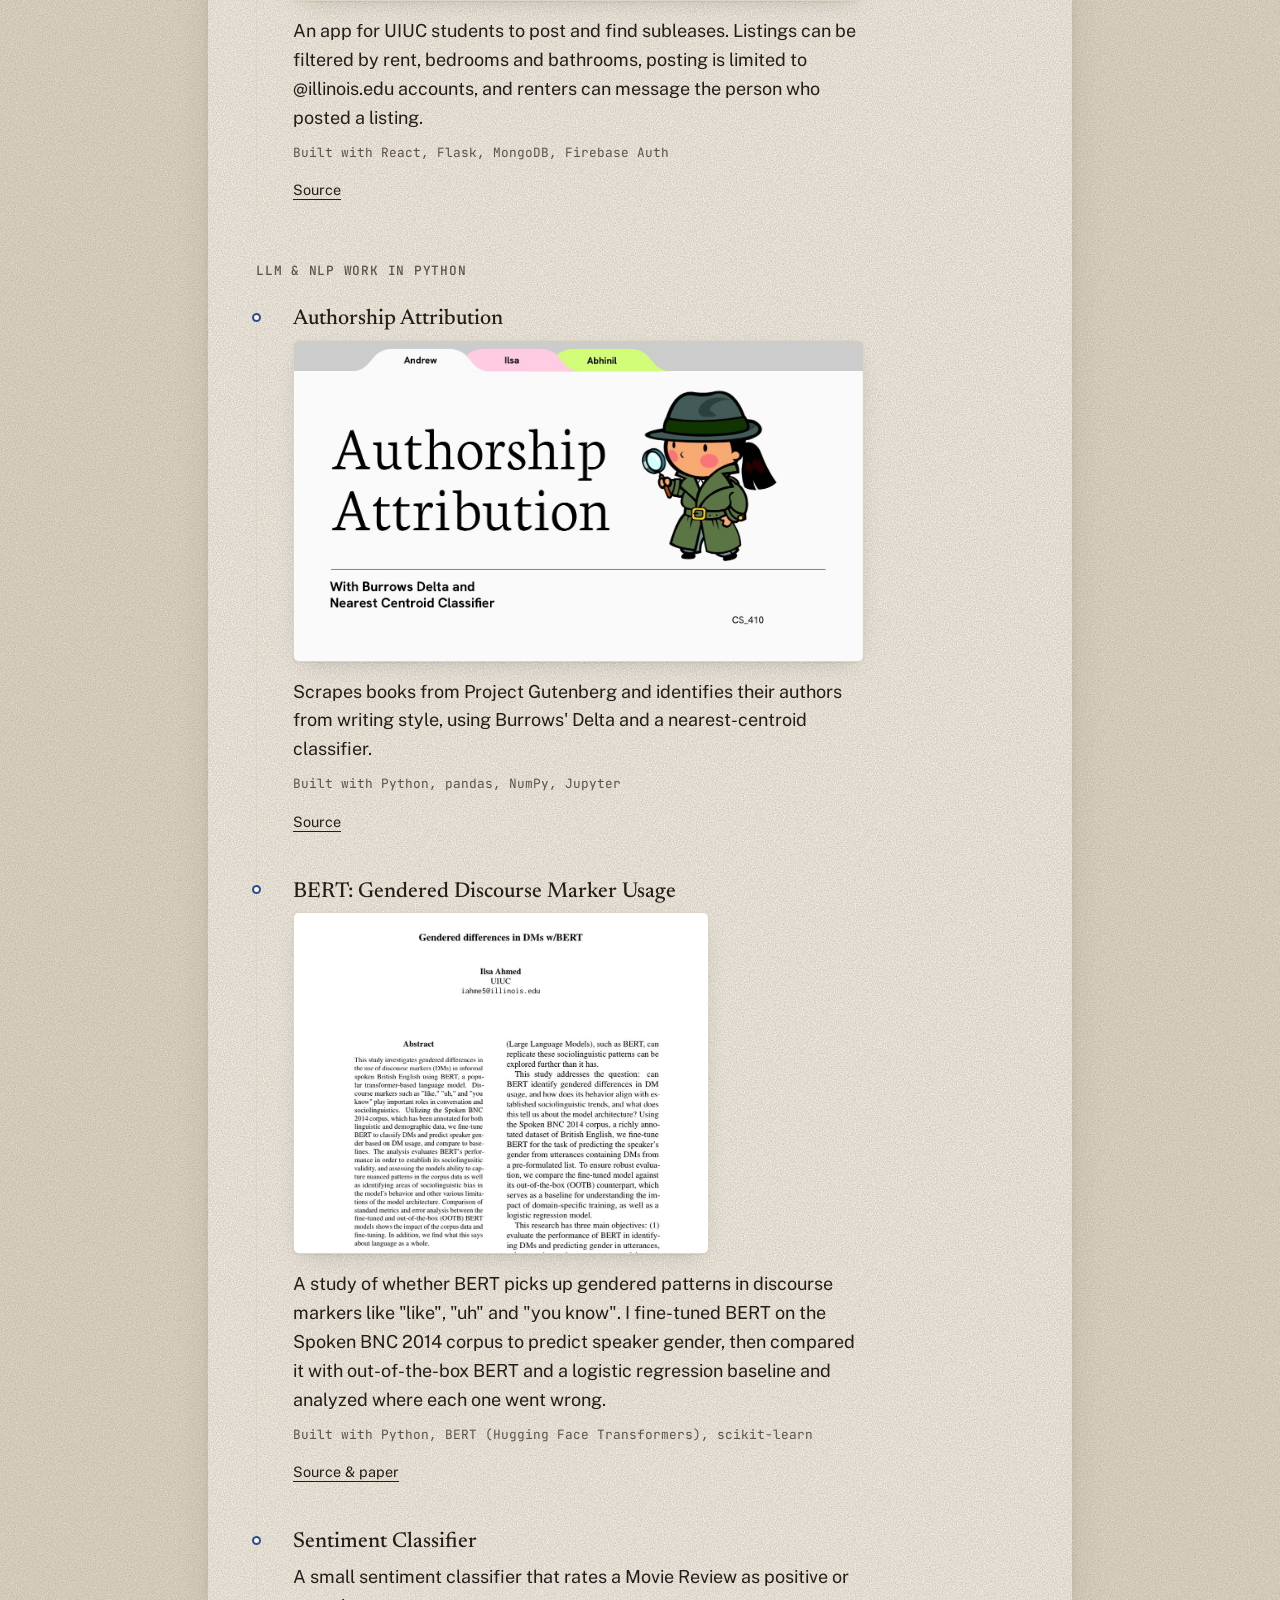
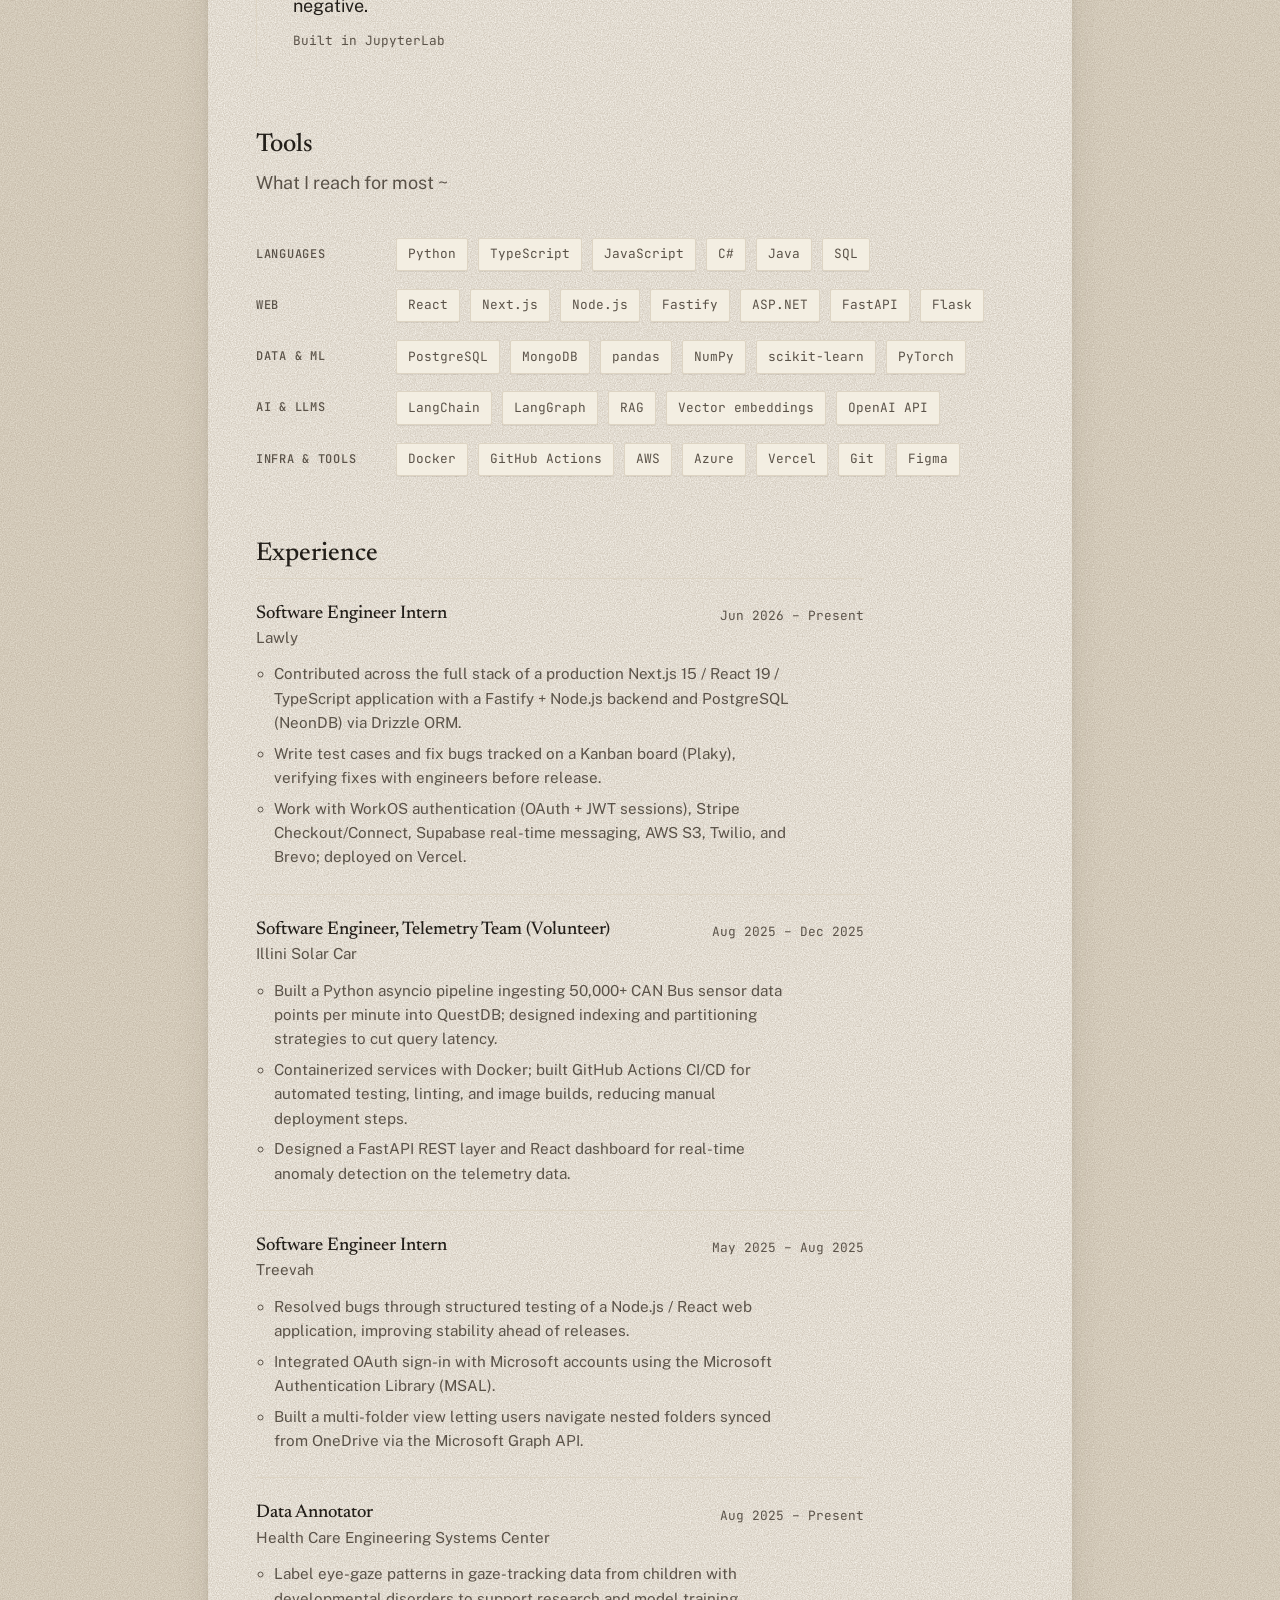
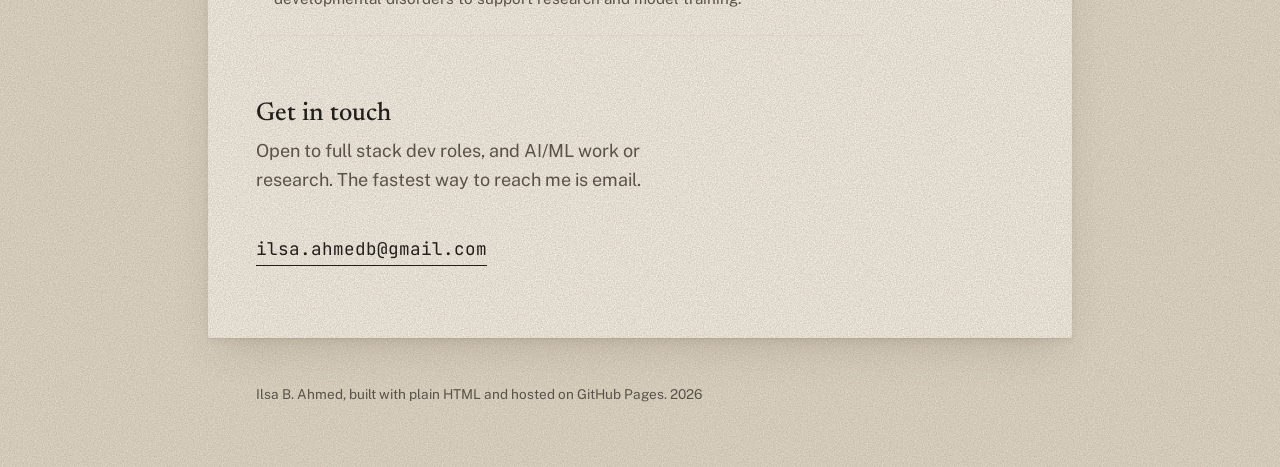
==== commit a9ba7410: "Add Illini Solar Car telemetry experience Co-Authored-By: Claude Opus 5.5 <noreply@anthropic.com>" ====
--- a/index.html
+++ b/index.html
@@ -258,6 +258,18 @@
       </li>
       <li class="experience-entry">
         <div class="experience-entry__role">
+          <h3>Software Engineer, Telemetry Team (Volunteer)</h3>
+          <p>Illini Solar Car</p>
+        </div>
+        <p class="experience-entry__dates"><time datetime="2025-08">Aug 2025</time> – <time datetime="2025-12">Dec 2025</time></p>
+        <ul class="experience-entry__points">
+          <li>Built a Python asyncio pipeline ingesting 50,000+ CAN Bus sensor data points per minute into QuestDB; designed indexing and partitioning strategies to cut query latency.</li>
+          <li>Containerized services with Docker; built GitHub Actions CI/CD for automated testing, linting, and image builds, reducing manual deployment steps.</li>
+          <li>Designed a FastAPI REST layer and React dashboard for real-time anomaly detection on the telemetry data.</li>
+        </ul>
+      </li>
+      <li class="experience-entry">
+        <div class="experience-entry__role">
           <h3>Software Engineer Intern</h3>
           <p>Treevah</p>
         </div>
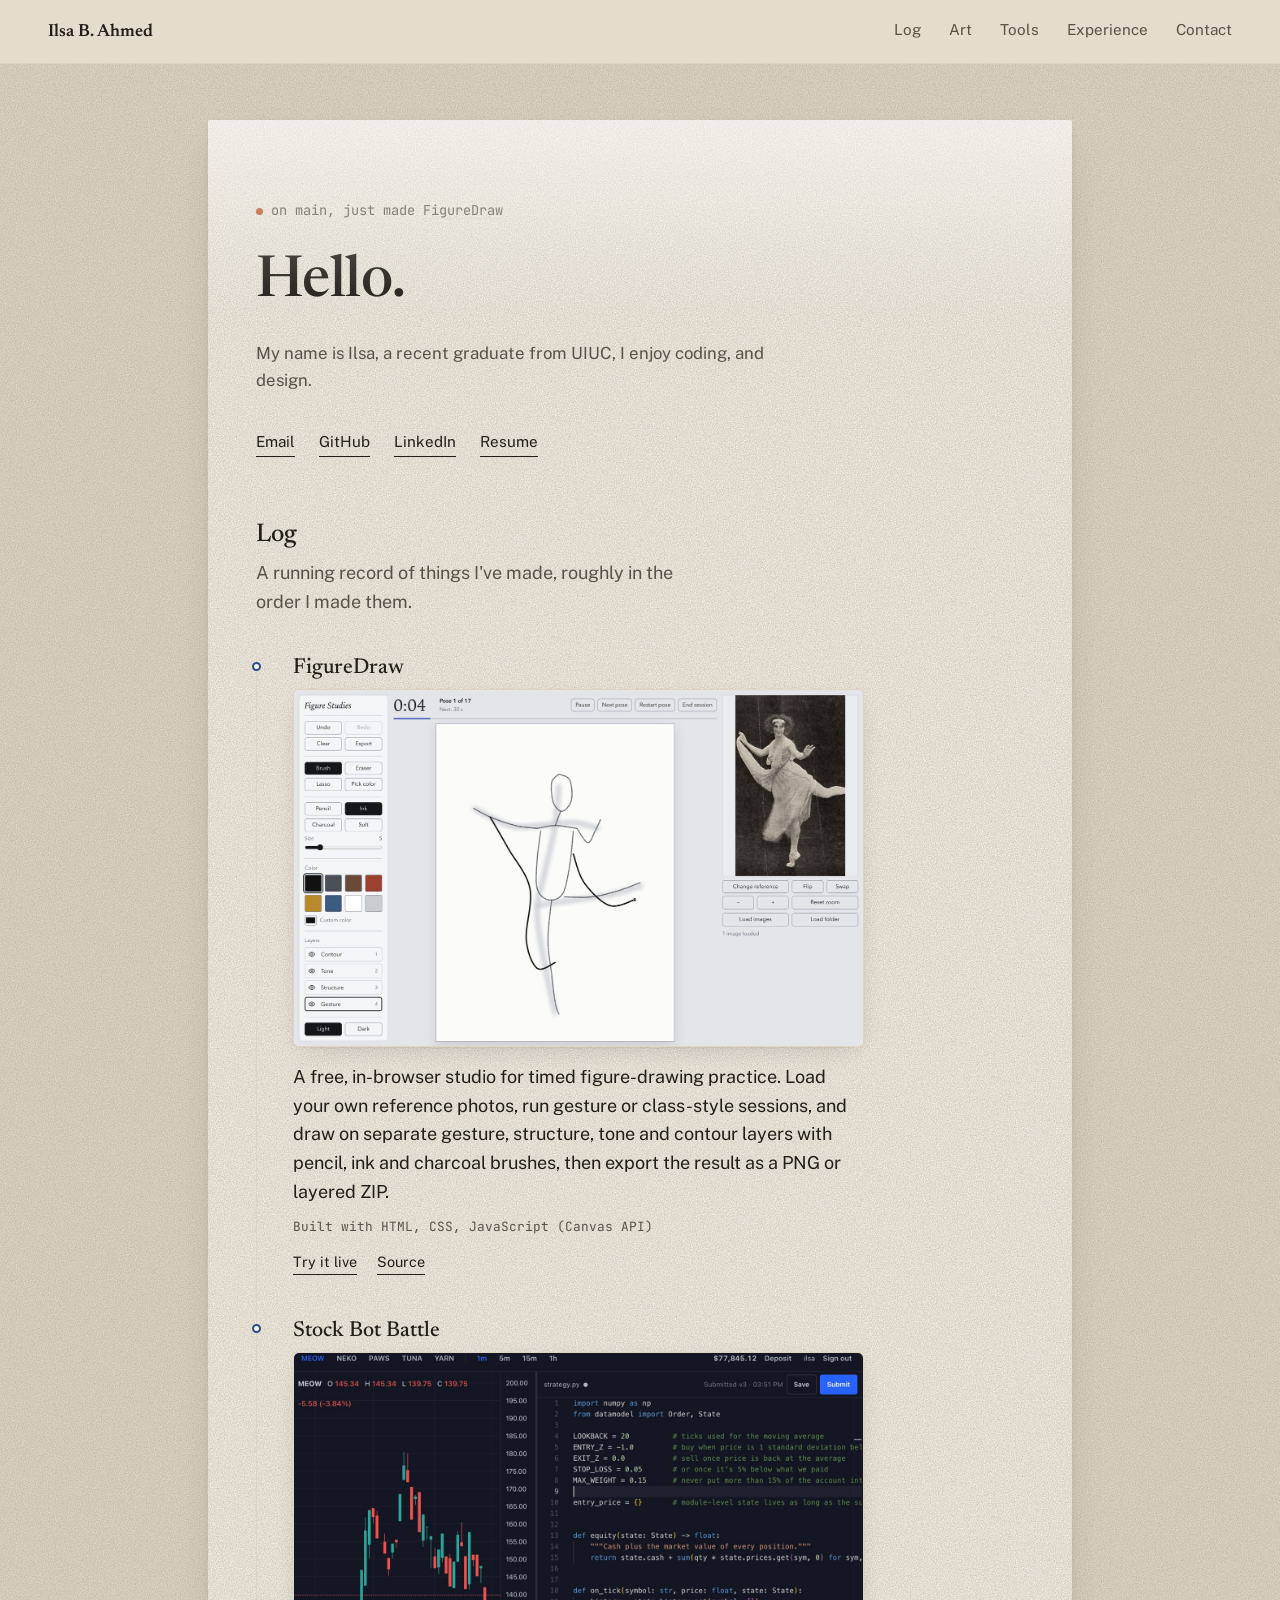
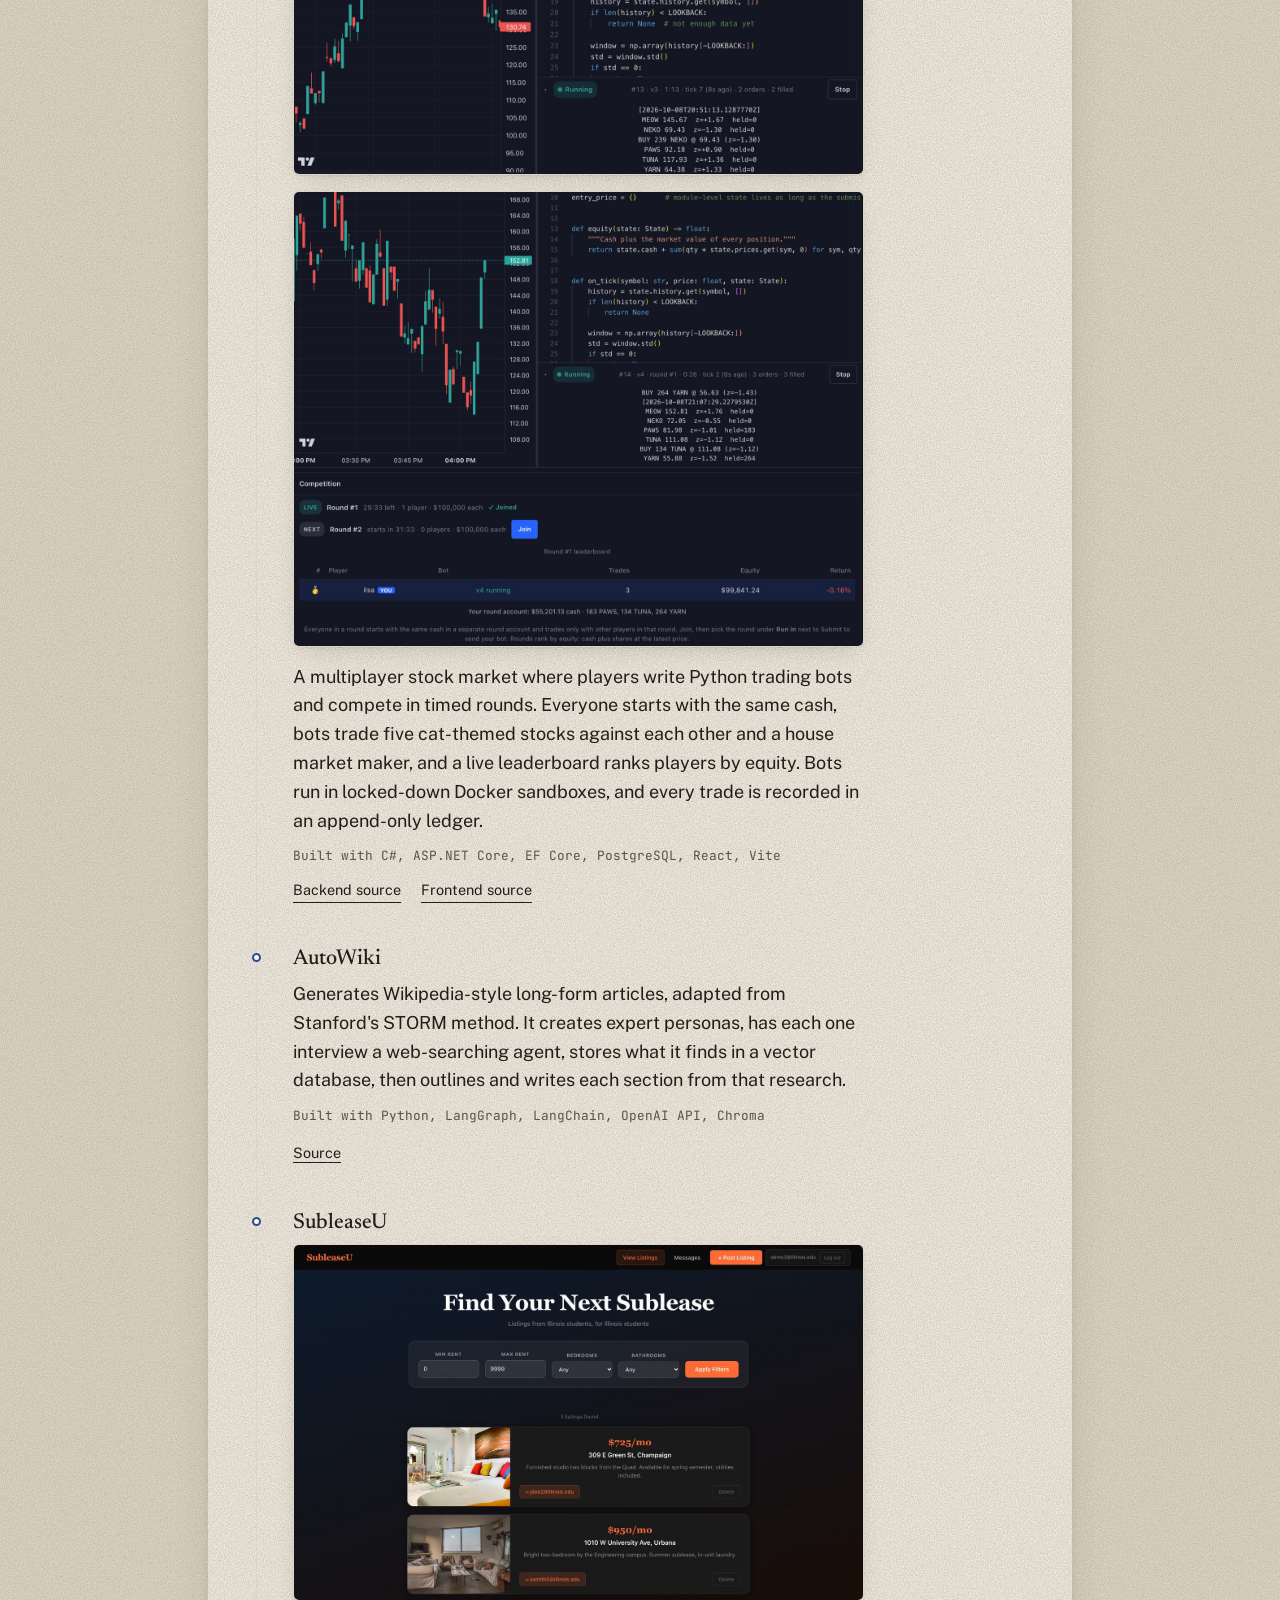
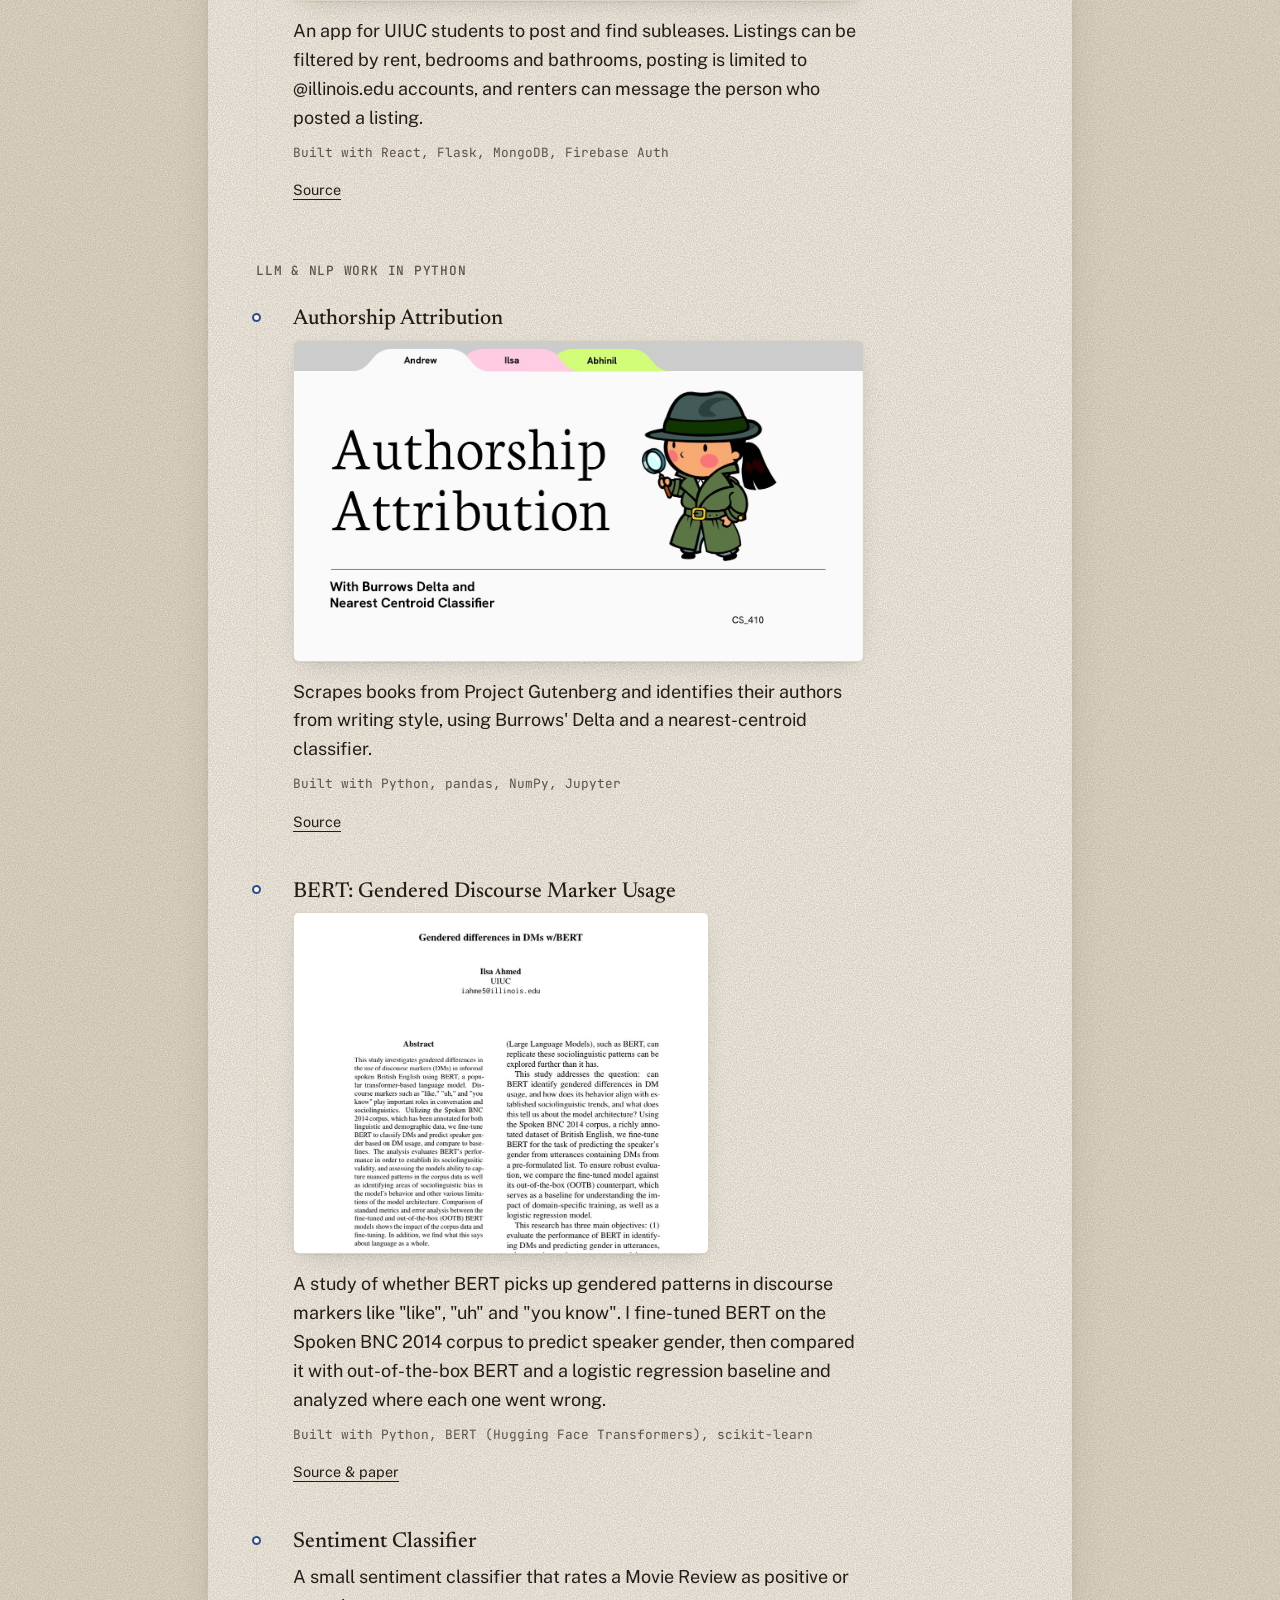
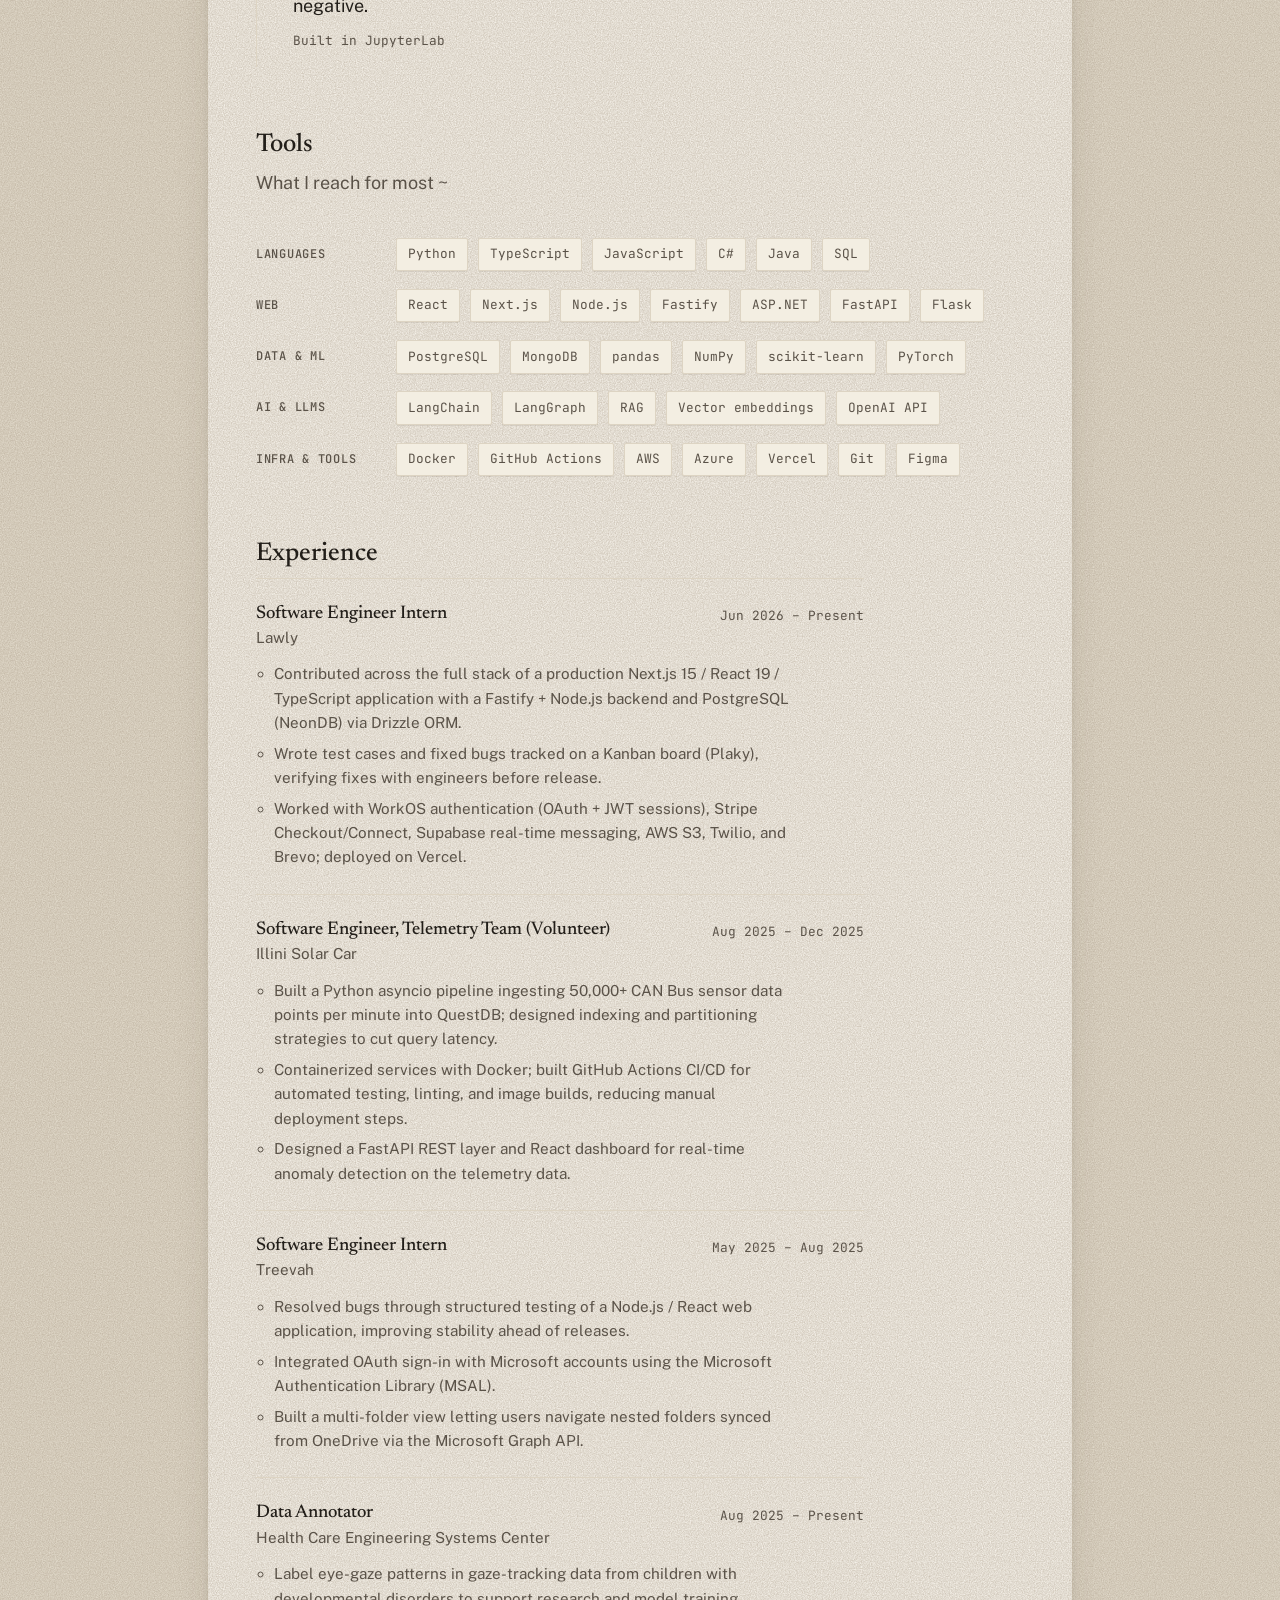
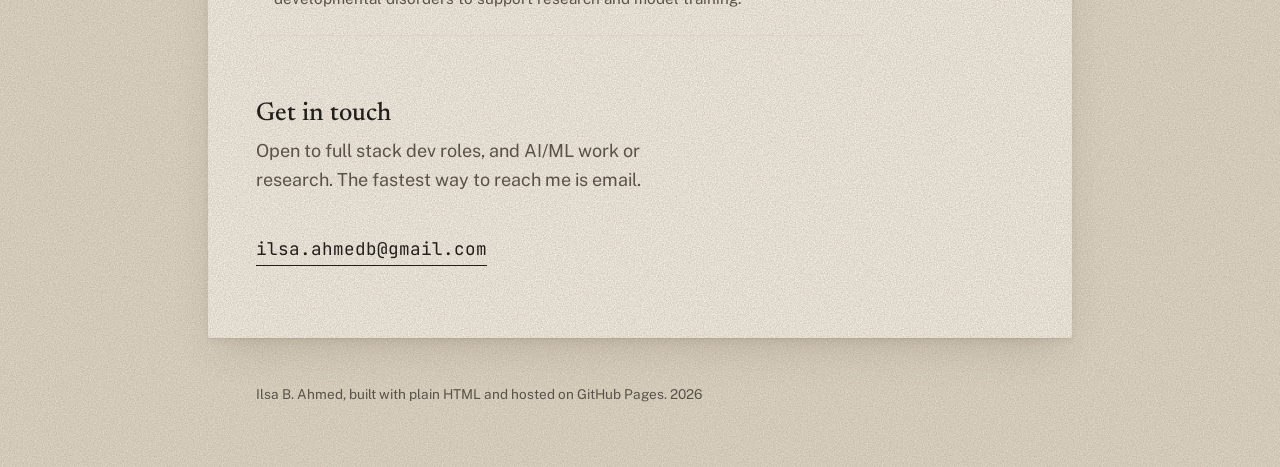
==== commit a8331242: "Use past tense for all Lawly bullets Co-Authored-By: Claude Opus 5.5 <noreply@anthropic.com>" ====
--- a/index.html
+++ b/index.html
@@ -46,7 +46,7 @@
       <a href="mailto:ilsa.ahmedb@gmail.com">Email</a>
       <a href="https://github.com/iahmed20" target="_blank" rel="noopener">GitHub</a>
       <a href="https://www.linkedin.com/in/ilsa-bahmed/" target="_blank" rel="noopener">LinkedIn</a>
-      <a href="Ilsa_Ahmed_Resume.pdf" target="_blank" rel="noopener noreferrer">Resume</a>
+      <a href="Ilsa_Ahmed_Resume_.pdf" target="_blank" rel="noopener noreferrer">Resume</a>
     </div>
   </section>
 
@@ -252,8 +252,8 @@
         <p class="experience-entry__dates"><time datetime="2026-06">Jun 2026</time> – Present</p>
         <ul class="experience-entry__points">
           <li>Contributed across the full stack of a production Next.js 15 / React 19 / TypeScript application with a Fastify + Node.js backend and PostgreSQL (NeonDB) via Drizzle ORM.</li>
-          <li>Write test cases and fix bugs tracked on a Kanban board (Plaky), verifying fixes with engineers before release.</li>
-          <li>Work with WorkOS authentication (OAuth + JWT sessions), Stripe Checkout/Connect, Supabase real-time messaging, AWS S3, Twilio, and Brevo; deployed on Vercel.</li>
+          <li>Wrote test cases and fixed bugs tracked on a Kanban board (Plaky), verifying fixes with engineers before release.</li>
+          <li>Worked with WorkOS authentication (OAuth + JWT sessions), Stripe Checkout/Connect, Supabase real-time messaging, AWS S3, Twilio, and Brevo; deployed on Vercel.</li>
         </ul>
       </li>
       <li class="experience-entry">
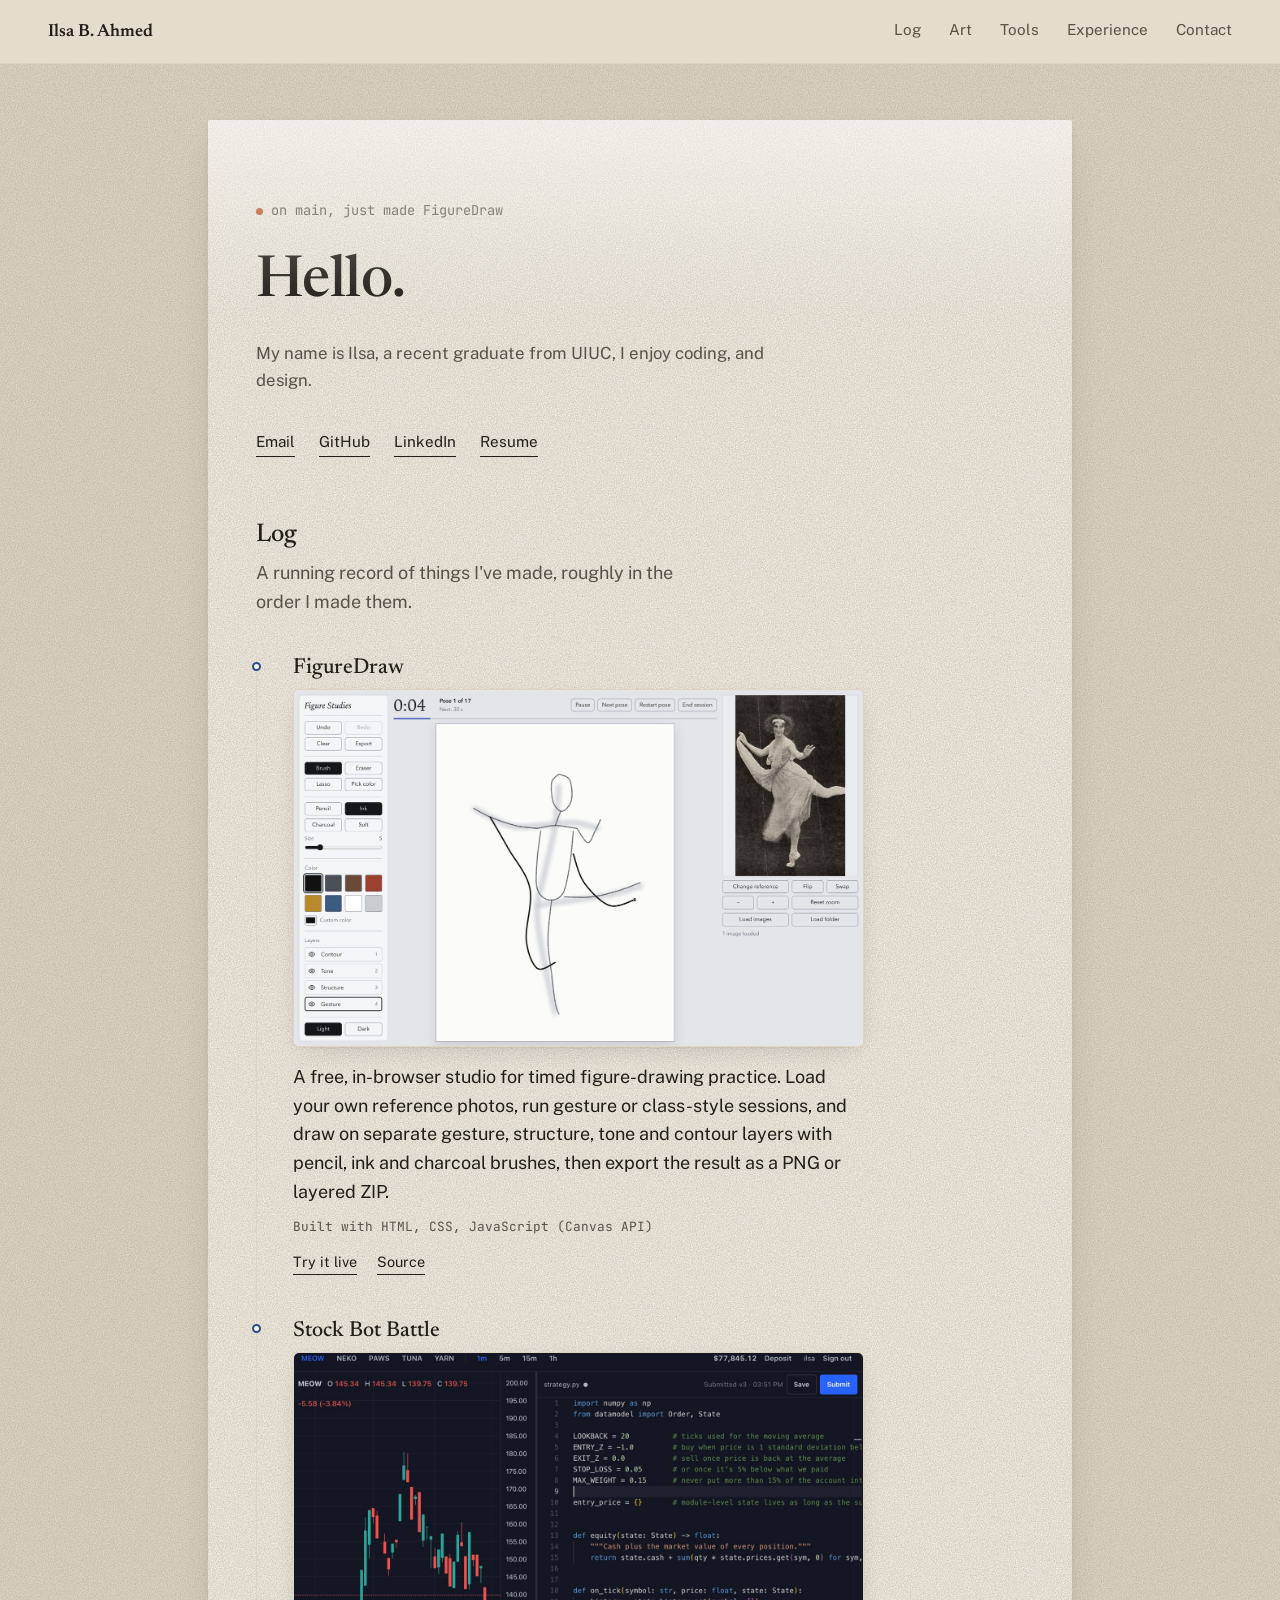
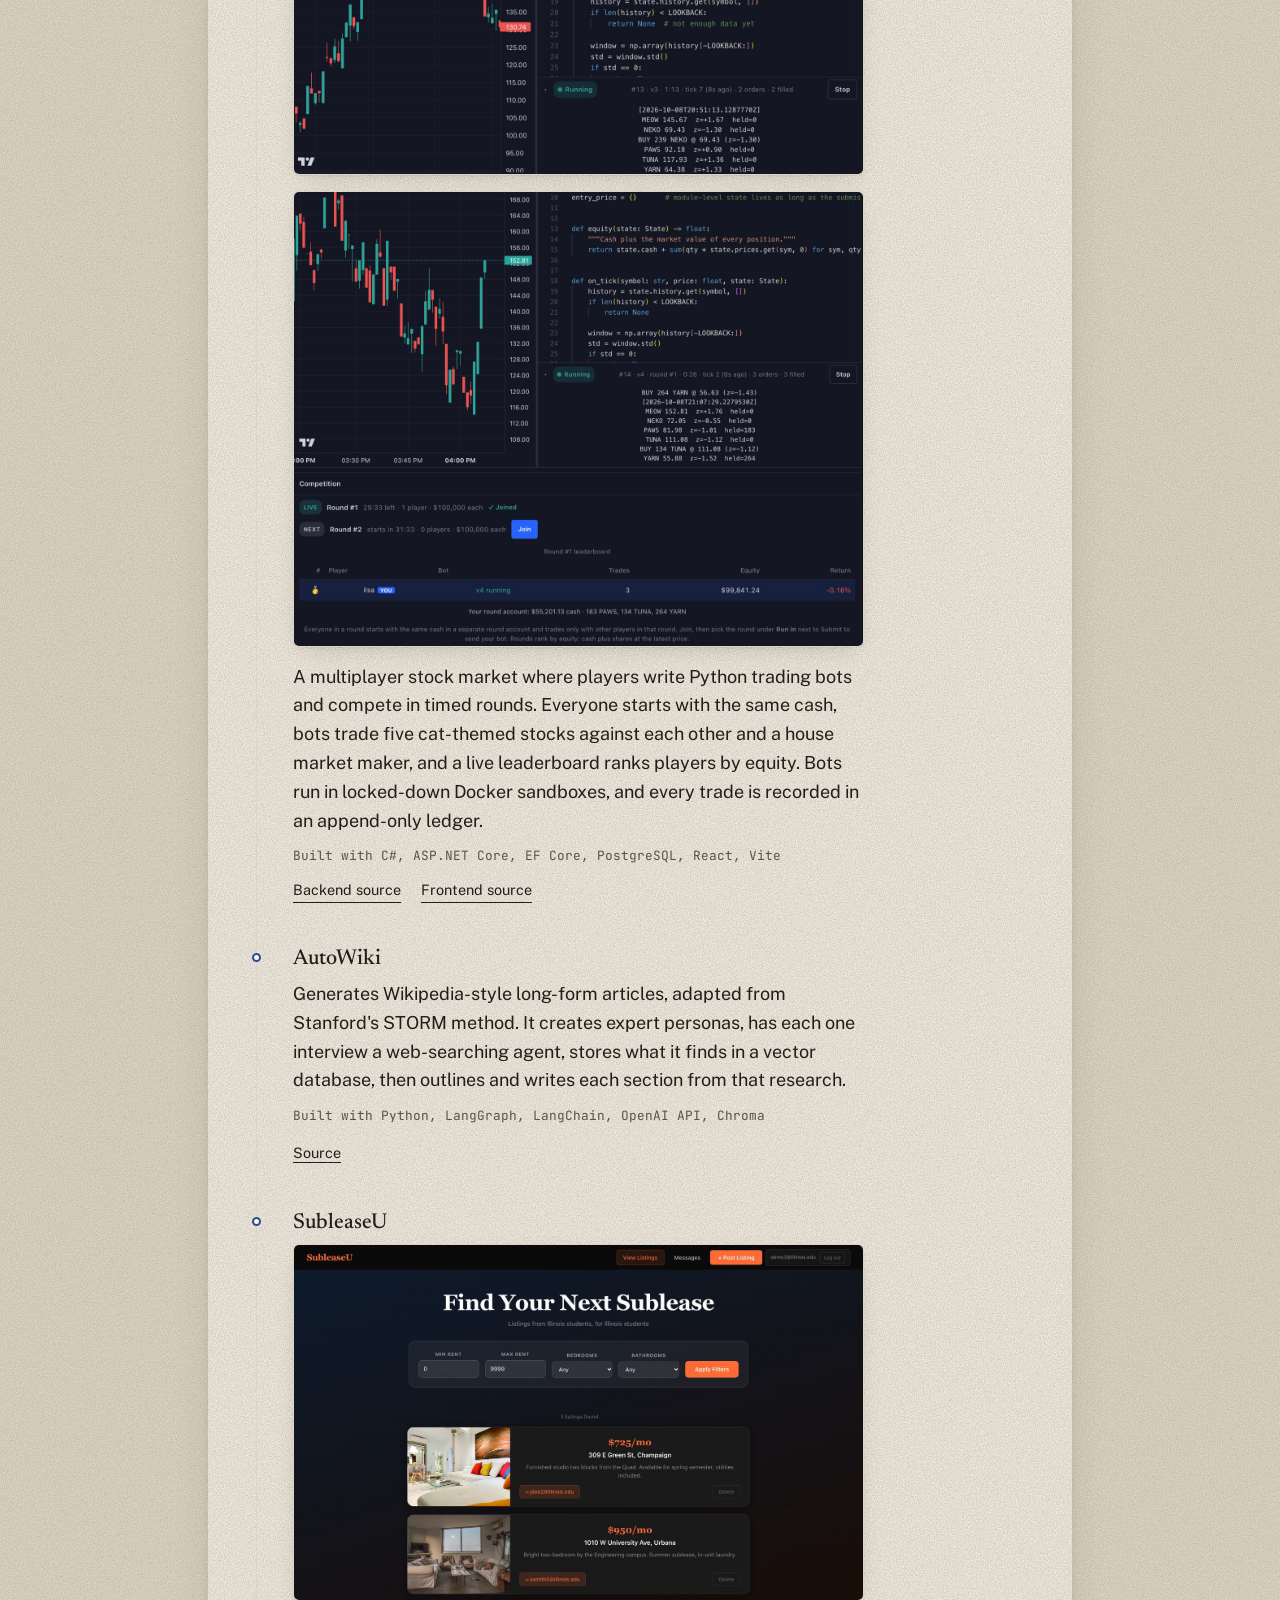
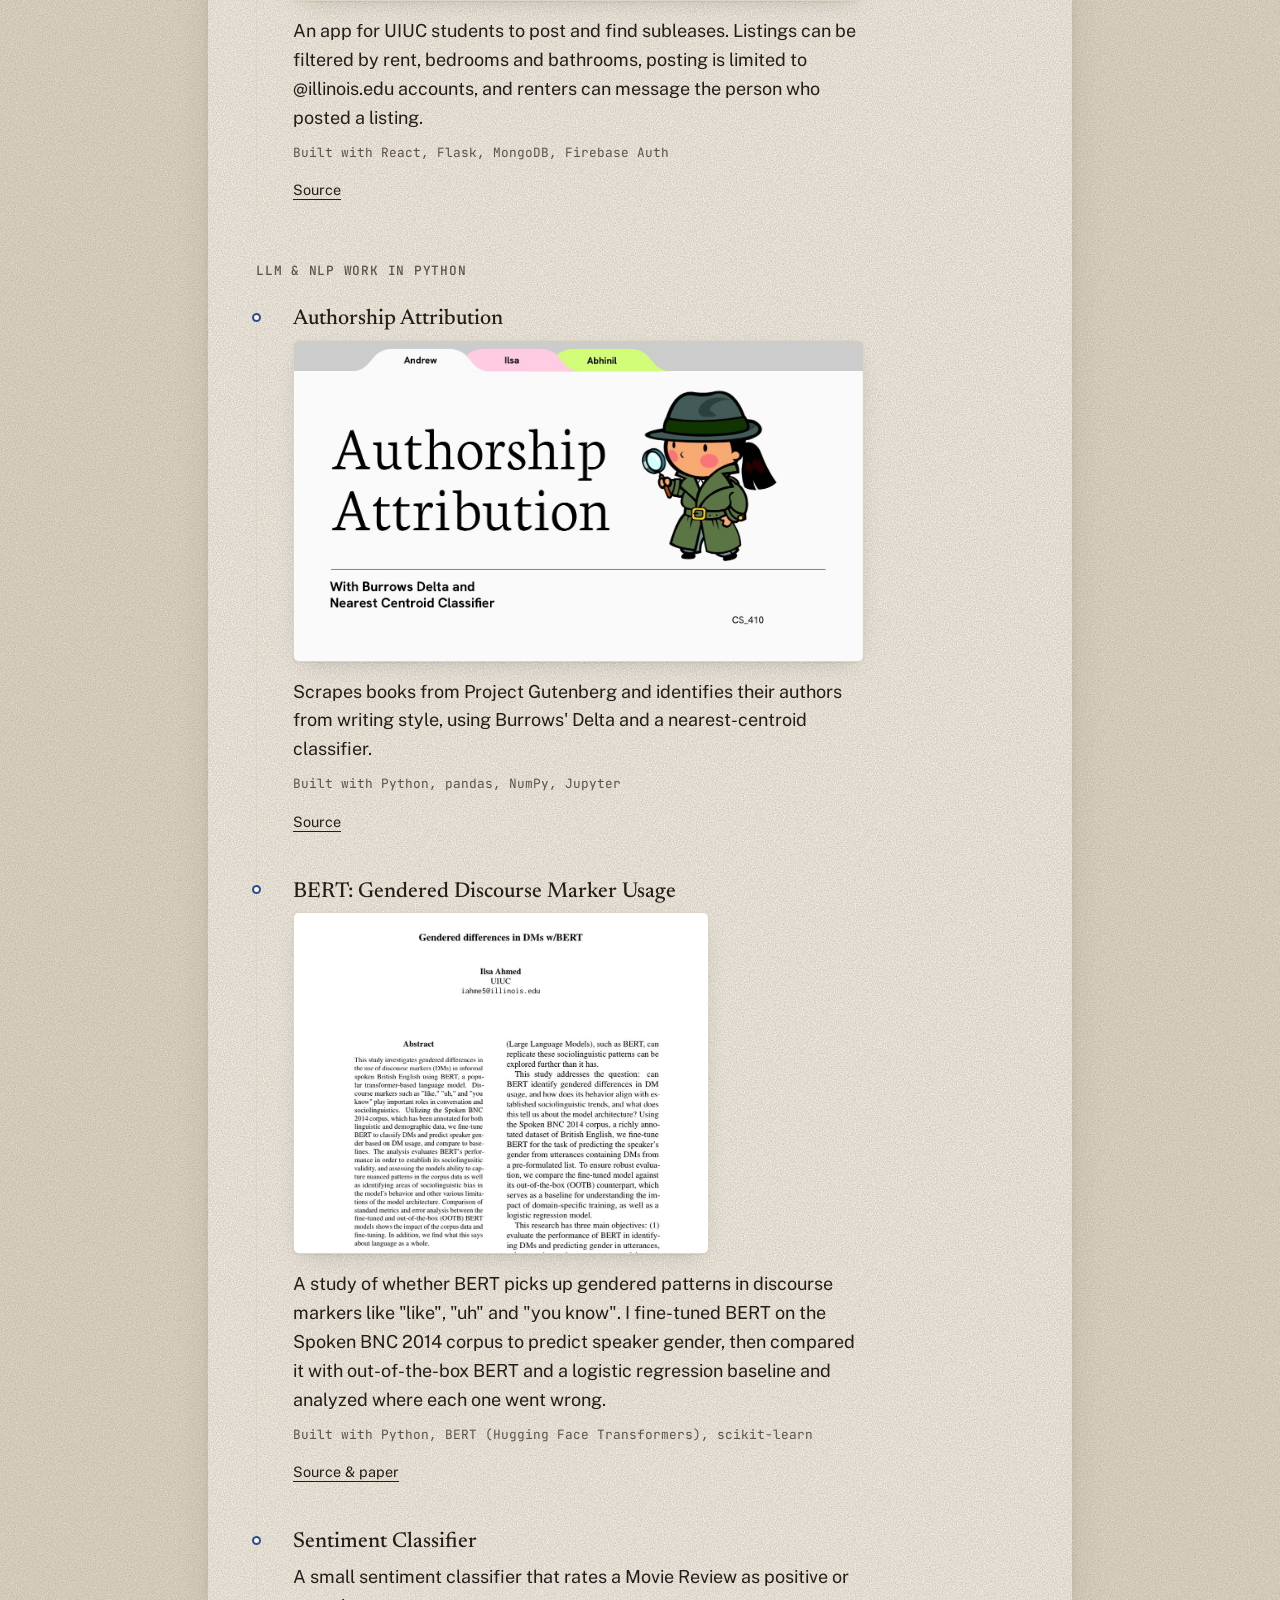
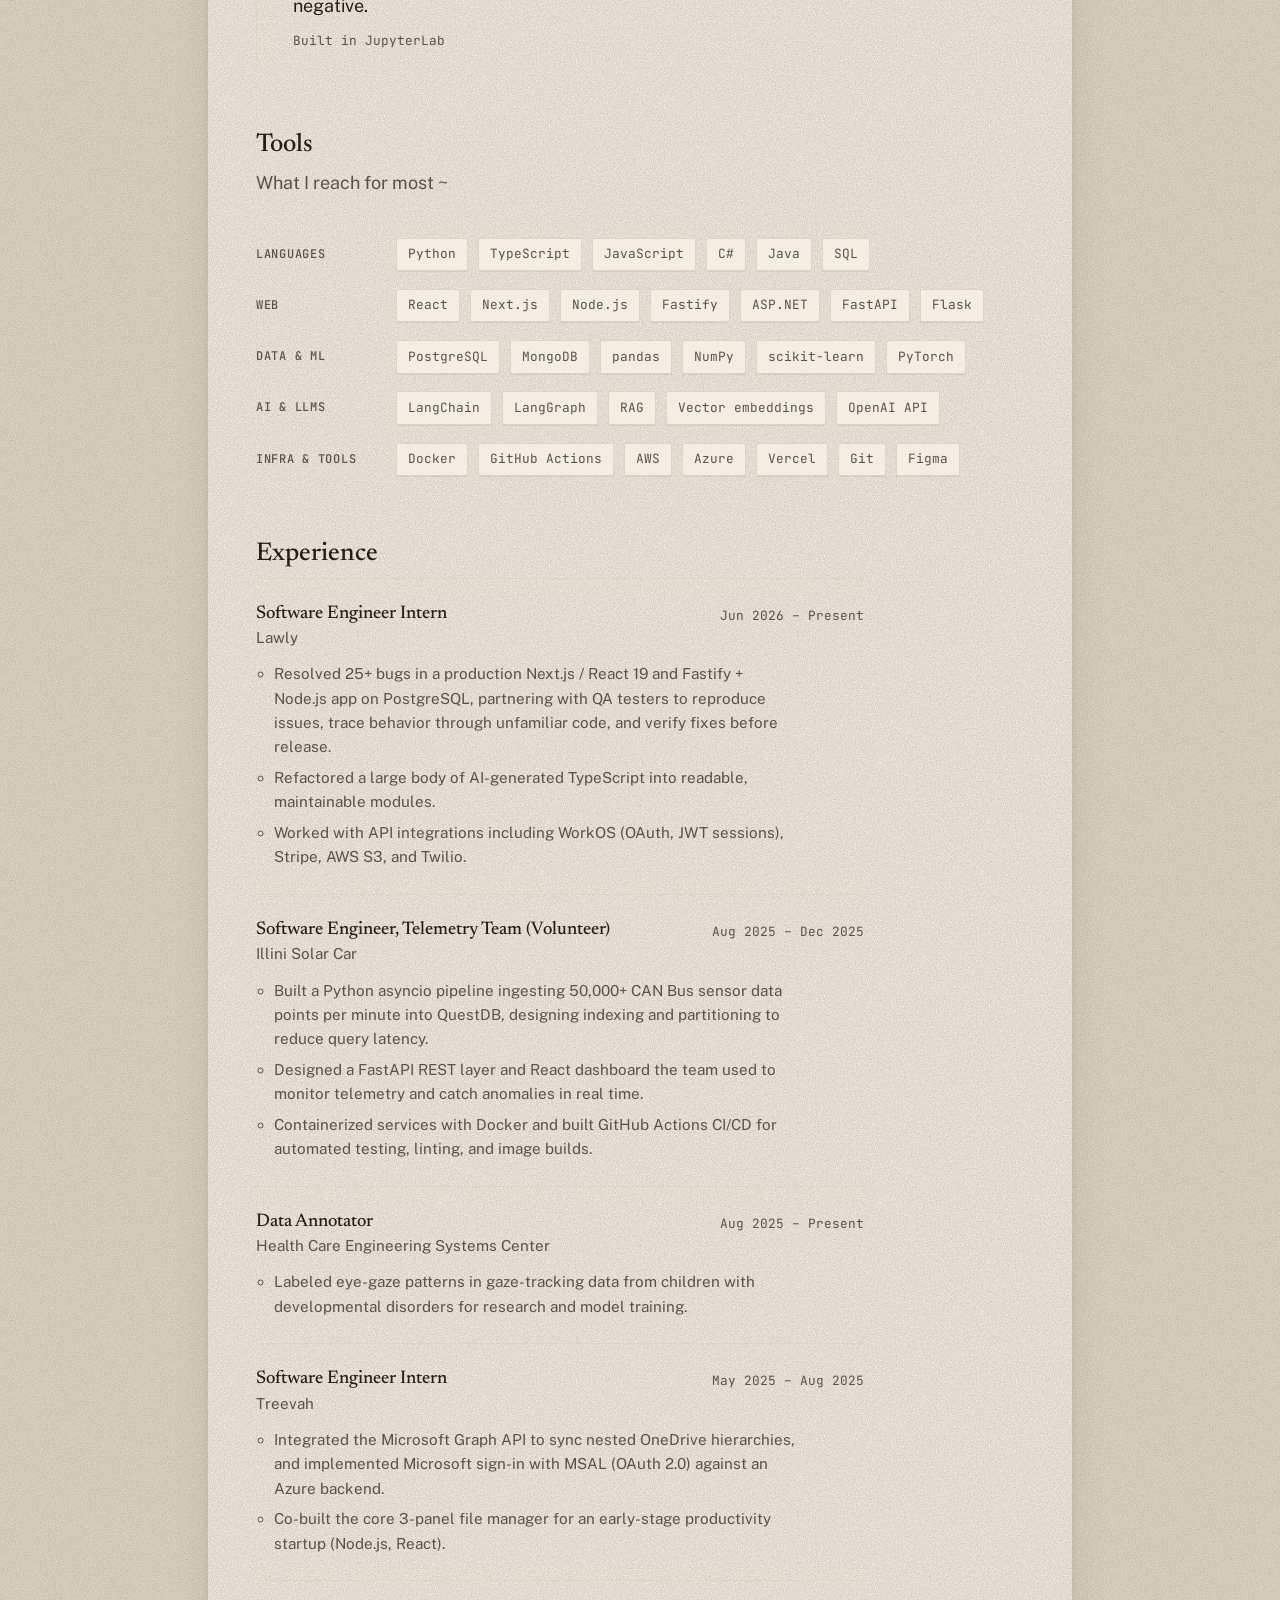
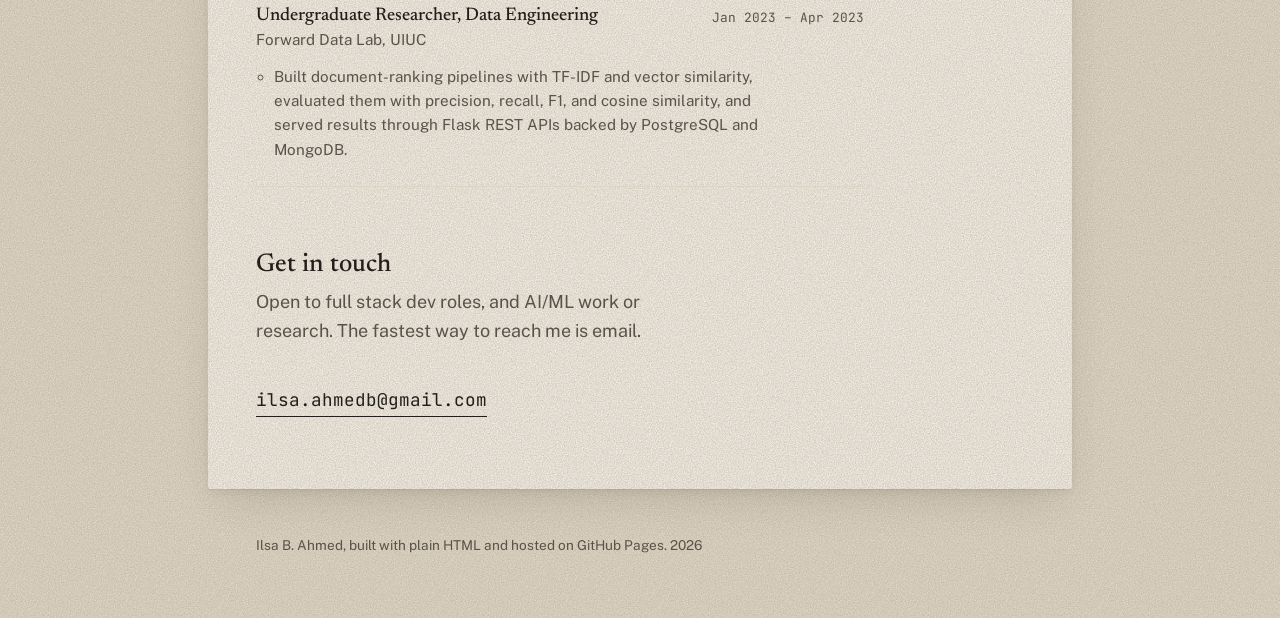
==== commit 2e15a8cf: "Sync Experience section with updated resume Co-Authored-By: Claude Opus 5.5 <noreply@anthropic.com>" ====
--- a/index.html
+++ b/index.html
@@ -251,9 +251,9 @@
         </div>
         <p class="experience-entry__dates"><time datetime="2026-06">Jun 2026</time> – Present</p>
         <ul class="experience-entry__points">
-          <li>Contributed across the full stack of a production Next.js 15 / React 19 / TypeScript application with a Fastify + Node.js backend and PostgreSQL (NeonDB) via Drizzle ORM.</li>
-          <li>Wrote test cases and fixed bugs tracked on a Kanban board (Plaky), verifying fixes with engineers before release.</li>
-          <li>Worked with WorkOS authentication (OAuth + JWT sessions), Stripe Checkout/Connect, Supabase real-time messaging, AWS S3, Twilio, and Brevo; deployed on Vercel.</li>
+          <li>Resolved 25+ bugs in a production Next.js / React 19 and Fastify + Node.js app on PostgreSQL, partnering with QA testers to reproduce issues, trace behavior through unfamiliar code, and verify fixes before release.</li>
+          <li>Refactored a large body of AI-generated TypeScript into readable, maintainable modules.</li>
+          <li>Worked with API integrations including WorkOS (OAuth, JWT sessions), Stripe, AWS S3, and Twilio.</li>
         </ul>
       </li>
       <li class="experience-entry">
@@ -263,9 +263,19 @@
         </div>
         <p class="experience-entry__dates"><time datetime="2025-08">Aug 2025</time> – <time datetime="2025-12">Dec 2025</time></p>
         <ul class="experience-entry__points">
-          <li>Built a Python asyncio pipeline ingesting 50,000+ CAN Bus sensor data points per minute into QuestDB; designed indexing and partitioning strategies to cut query latency.</li>
-          <li>Containerized services with Docker; built GitHub Actions CI/CD for automated testing, linting, and image builds, reducing manual deployment steps.</li>
-          <li>Designed a FastAPI REST layer and React dashboard for real-time anomaly detection on the telemetry data.</li>
+          <li>Built a Python asyncio pipeline ingesting 50,000+ CAN Bus sensor data points per minute into QuestDB, designing indexing and partitioning to reduce query latency.</li>
+          <li>Designed a FastAPI REST layer and React dashboard the team used to monitor telemetry and catch anomalies in real time.</li>
+          <li>Containerized services with Docker and built GitHub Actions CI/CD for automated testing, linting, and image builds.</li>
+        </ul>
+      </li>
+      <li class="experience-entry">
+        <div class="experience-entry__role">
+          <h3>Data Annotator</h3>
+          <p>Health Care Engineering Systems Center</p>
+        </div>
+        <p class="experience-entry__dates"><time datetime="2025-08">Aug 2025</time> – Present</p>
+        <ul class="experience-entry__points">
+          <li>Labeled eye-gaze patterns in gaze-tracking data from children with developmental disorders for research and model training.</li>
         </ul>
       </li>
       <li class="experience-entry">
@@ -275,19 +285,18 @@
         </div>
         <p class="experience-entry__dates"><time datetime="2025-05">May 2025</time> – <time datetime="2025-08">Aug 2025</time></p>
         <ul class="experience-entry__points">
-          <li>Resolved bugs through structured testing of a Node.js / React web application, improving stability ahead of releases.</li>
-          <li>Integrated OAuth sign-in with Microsoft accounts using the Microsoft Authentication Library (MSAL).</li>
-          <li>Built a multi-folder view letting users navigate nested folders synced from OneDrive via the Microsoft Graph API.</li>
-        </ul>
-      </li>
-      <li class="experience-entry">
-        <div class="experience-entry__role">
-          <h3>Data Annotator</h3>
-          <p>Health Care Engineering Systems Center</p>
-        </div>
-        <p class="experience-entry__dates"><time datetime="2025-08">Aug 2025</time> – Present</p>
-        <ul class="experience-entry__points">
-          <li>Label eye-gaze patterns in gaze-tracking data from children with developmental disorders to support research and model training.</li>
+          <li>Integrated the Microsoft Graph API to sync nested OneDrive hierarchies, and implemented Microsoft sign-in with MSAL (OAuth 2.0) against an Azure backend.</li>
+          <li>Co-built the core 3-panel file manager for an early-stage productivity startup (Node.js, React).</li>
+        </ul>
+      </li>
+      <li class="experience-entry">
+        <div class="experience-entry__role">
+          <h3>Undergraduate Researcher, Data Engineering</h3>
+          <p>Forward Data Lab, UIUC</p>
+        </div>
+        <p class="experience-entry__dates"><time datetime="2023-01">Jan 2023</time> – <time datetime="2023-04">Apr 2023</time></p>
+        <ul class="experience-entry__points">
+          <li>Built document-ranking pipelines with TF-IDF and vector similarity, evaluated them with precision, recall, F1, and cosine similarity, and served results through Flask REST APIs backed by PostgreSQL and MongoDB.</li>
         </ul>
       </li>
     </ul>
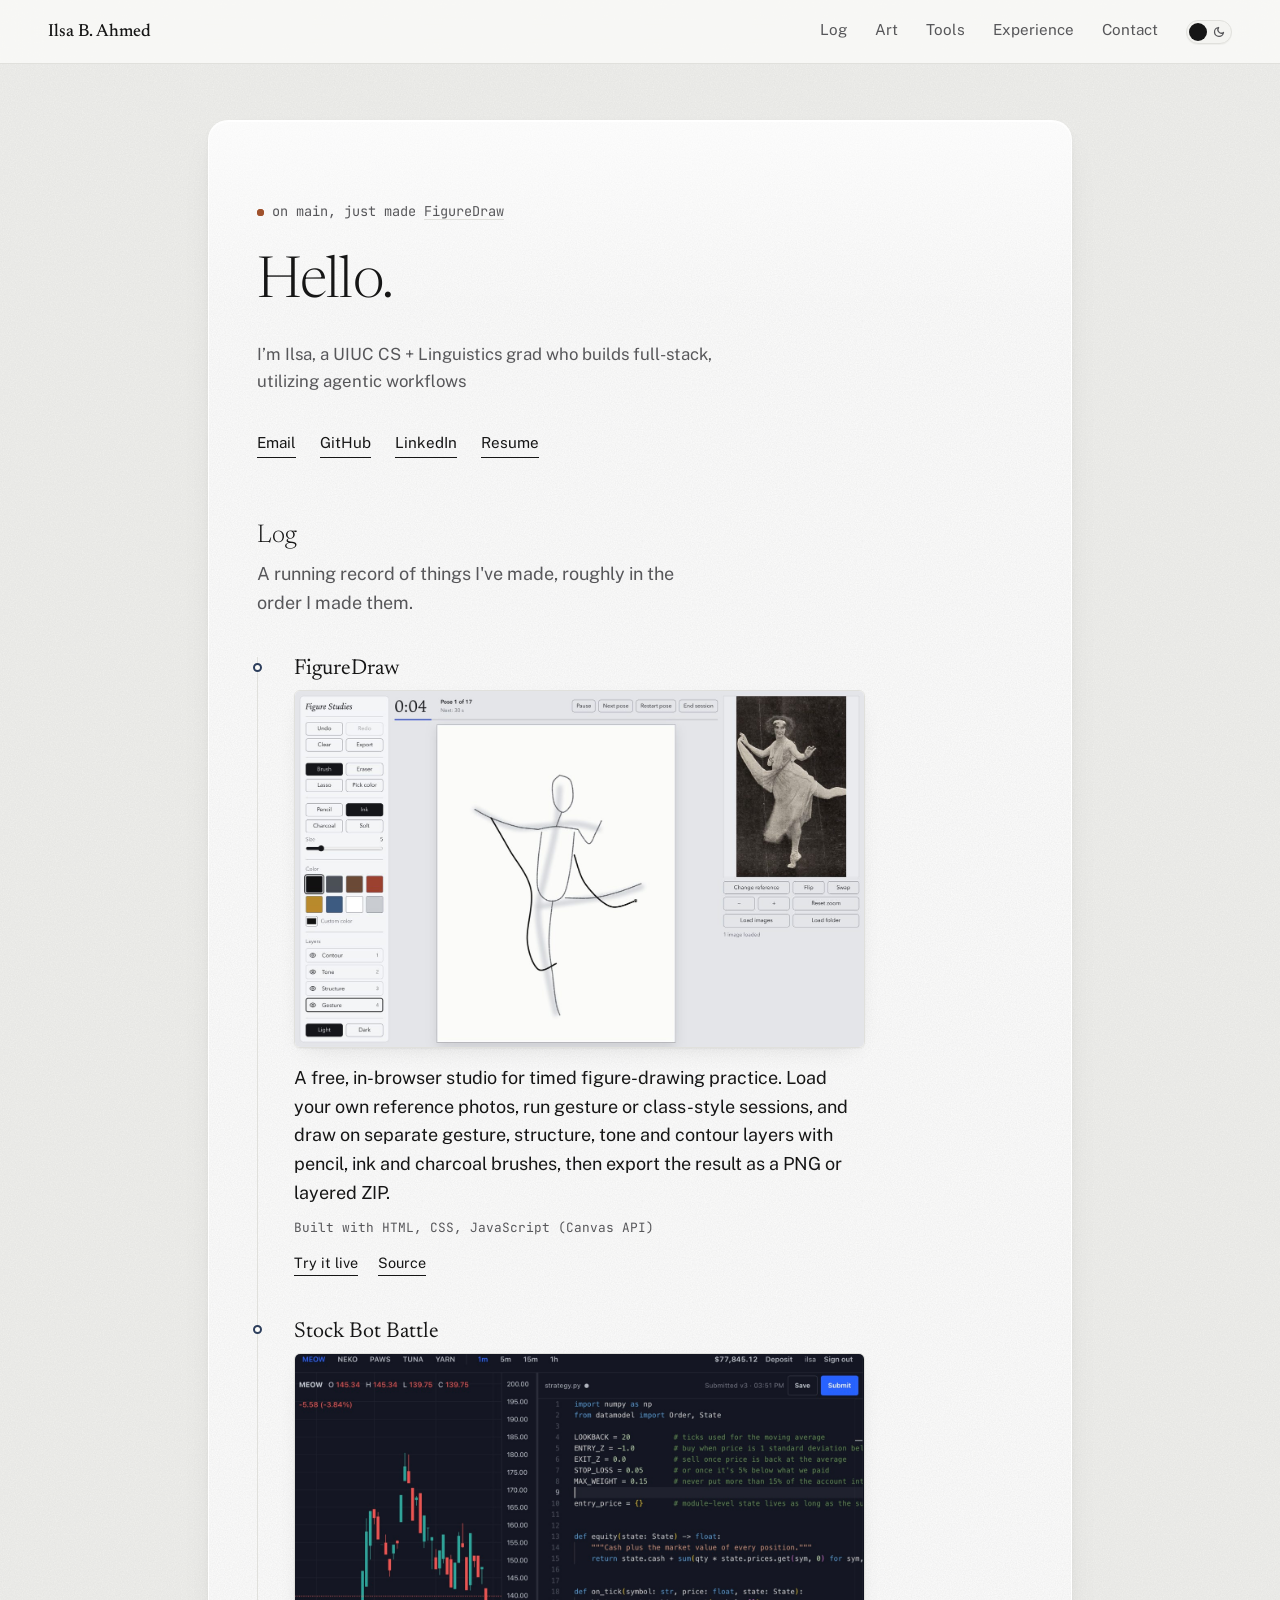
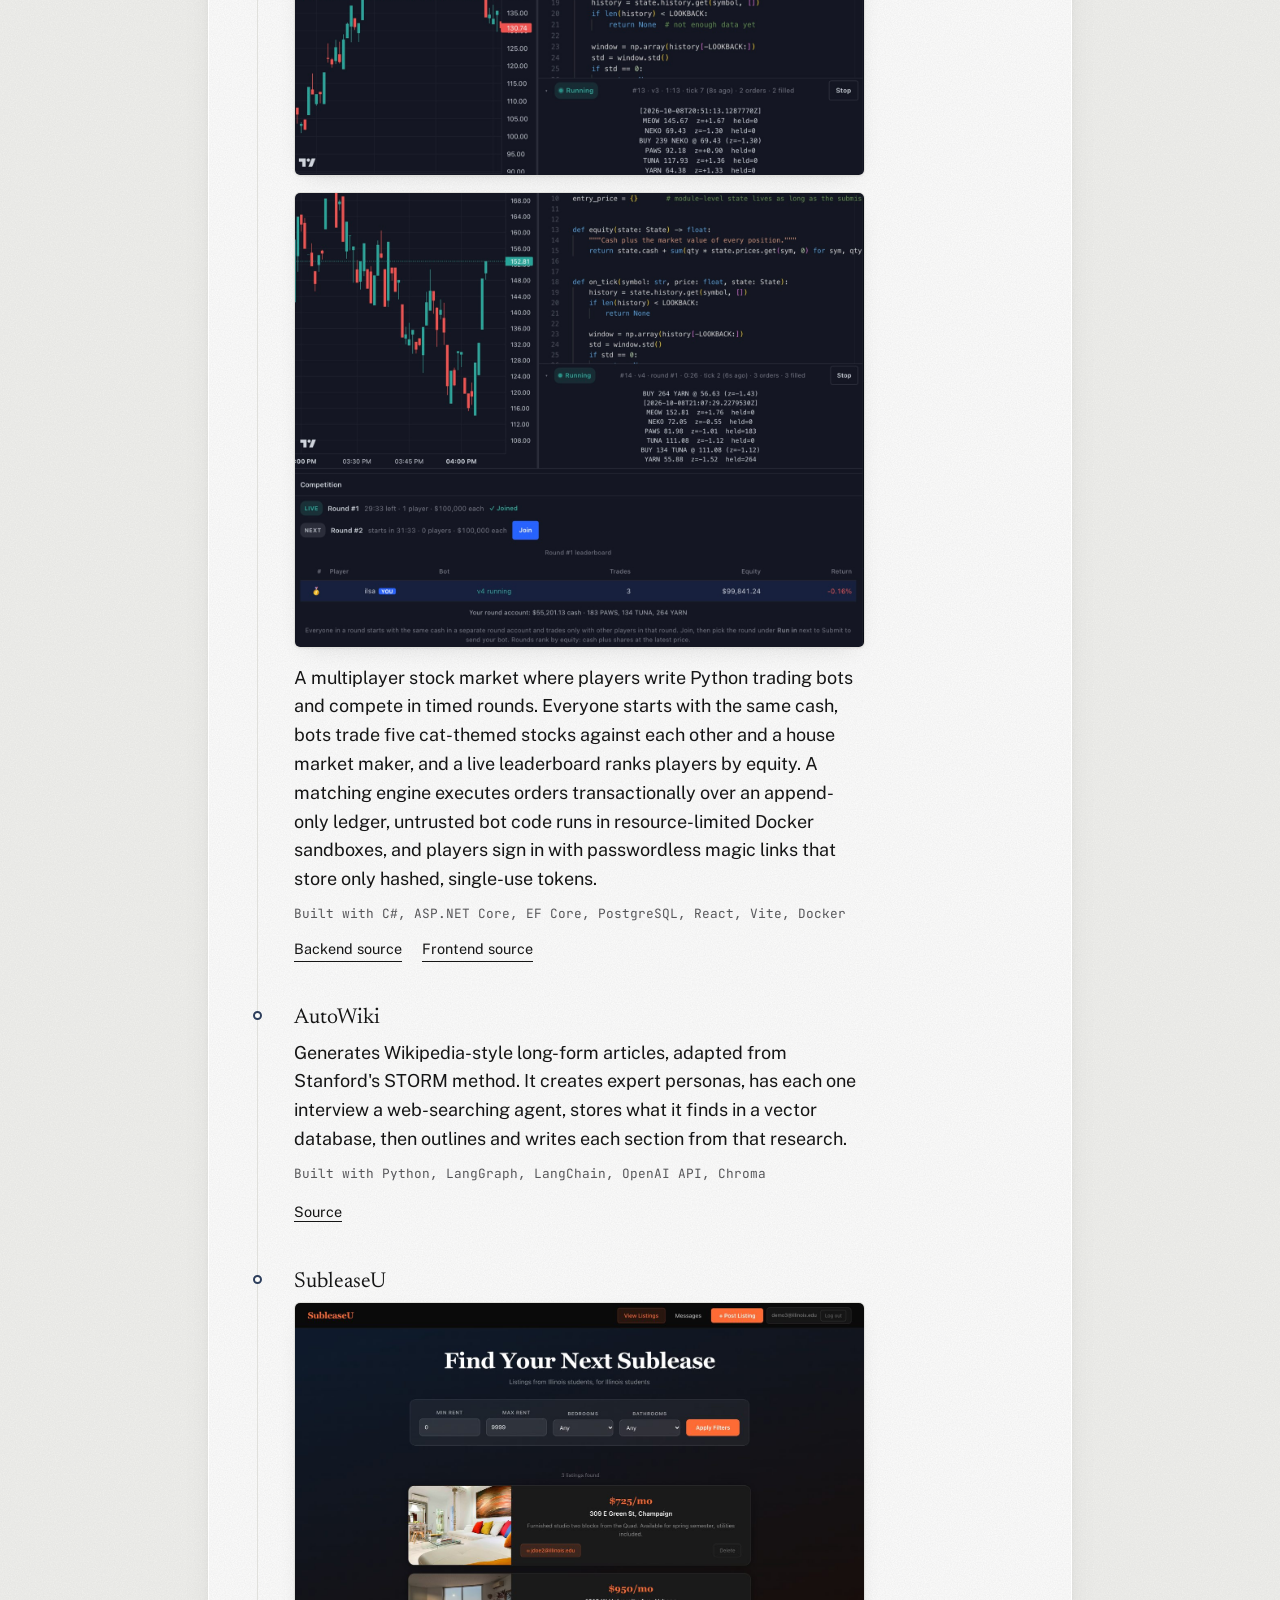
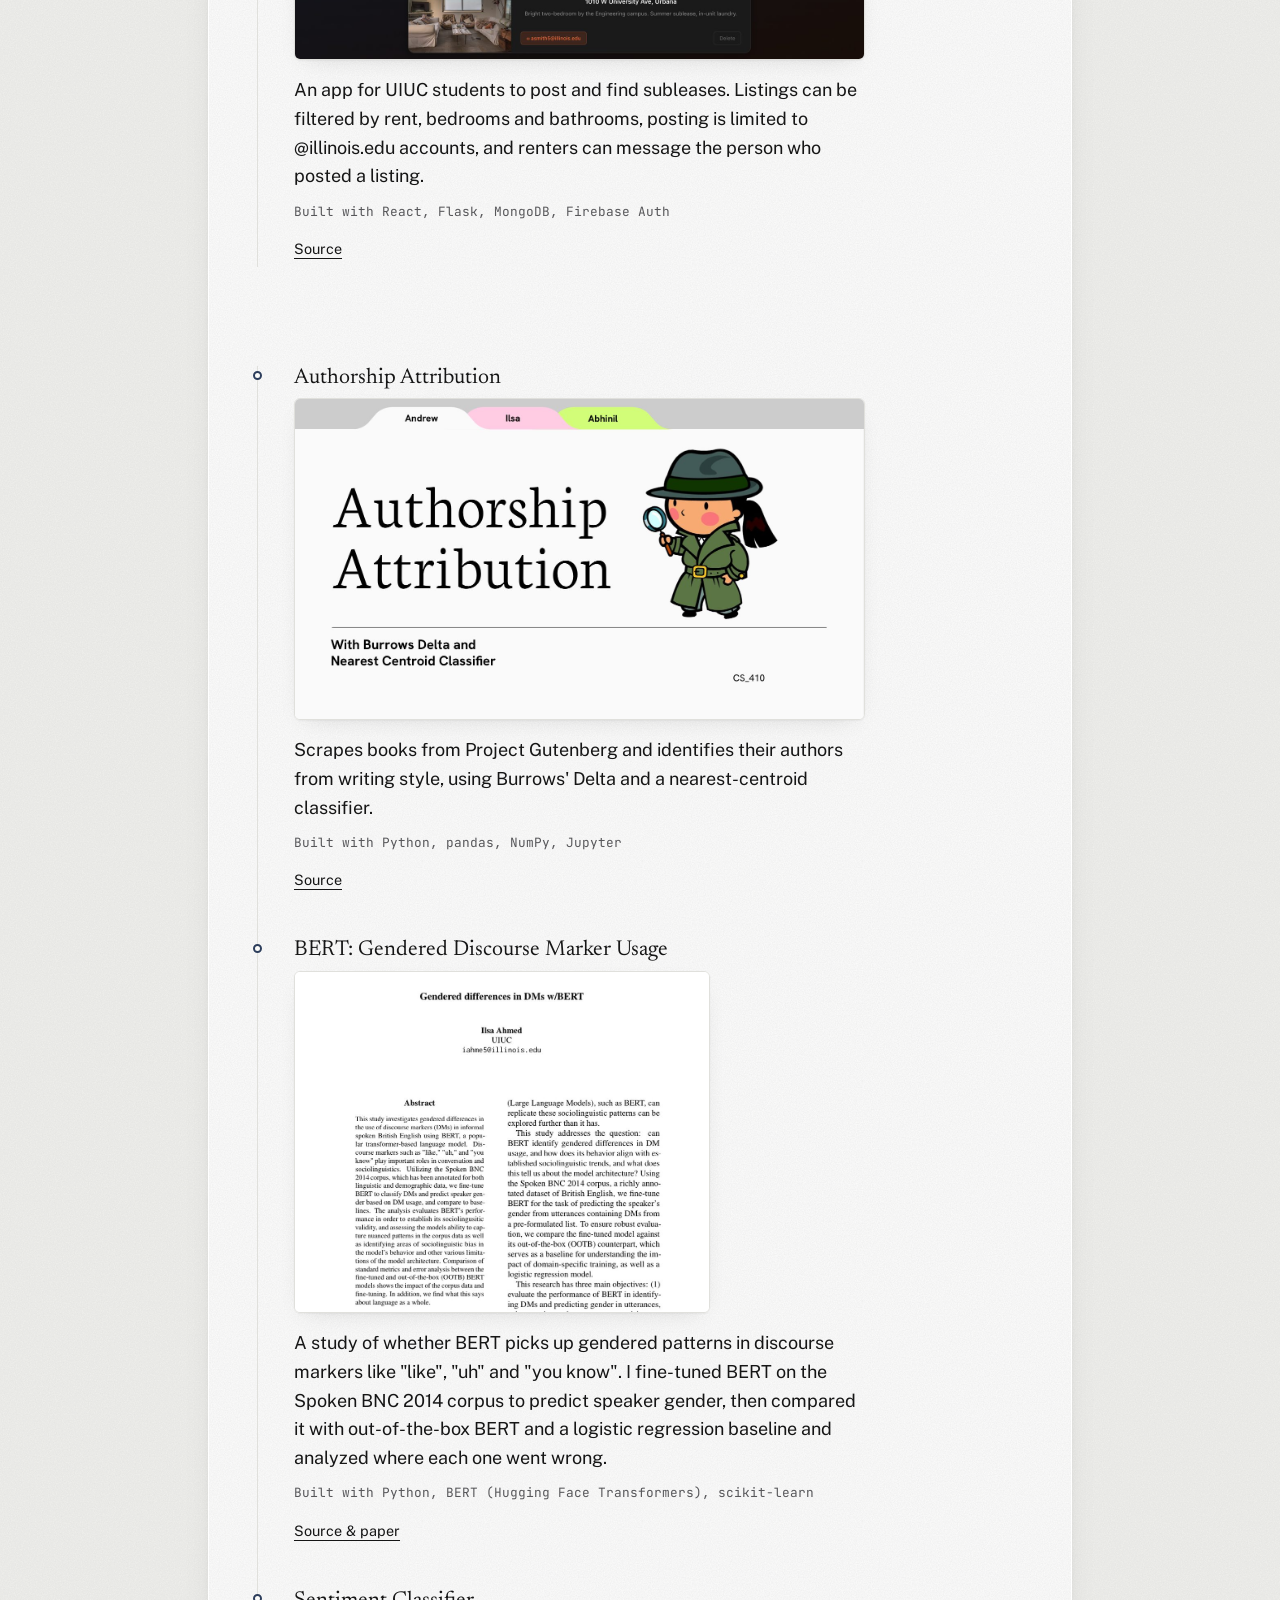
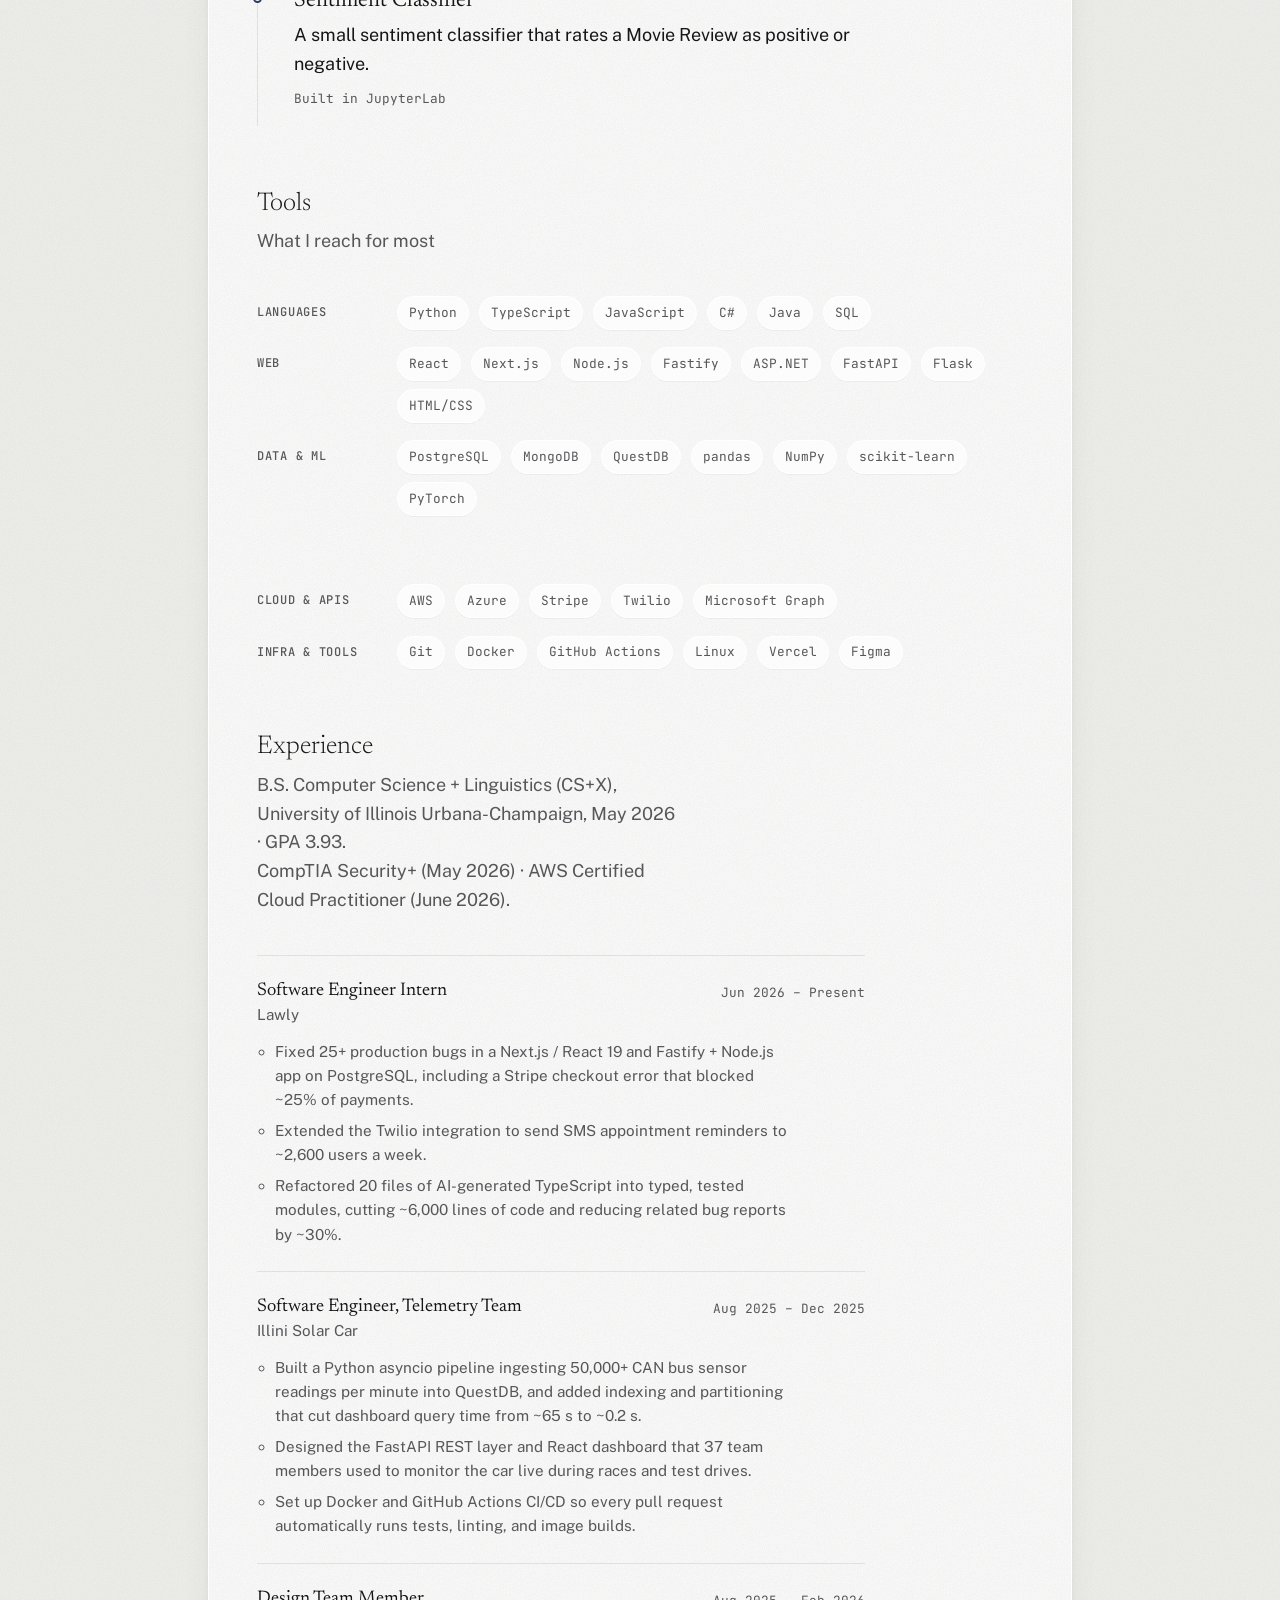
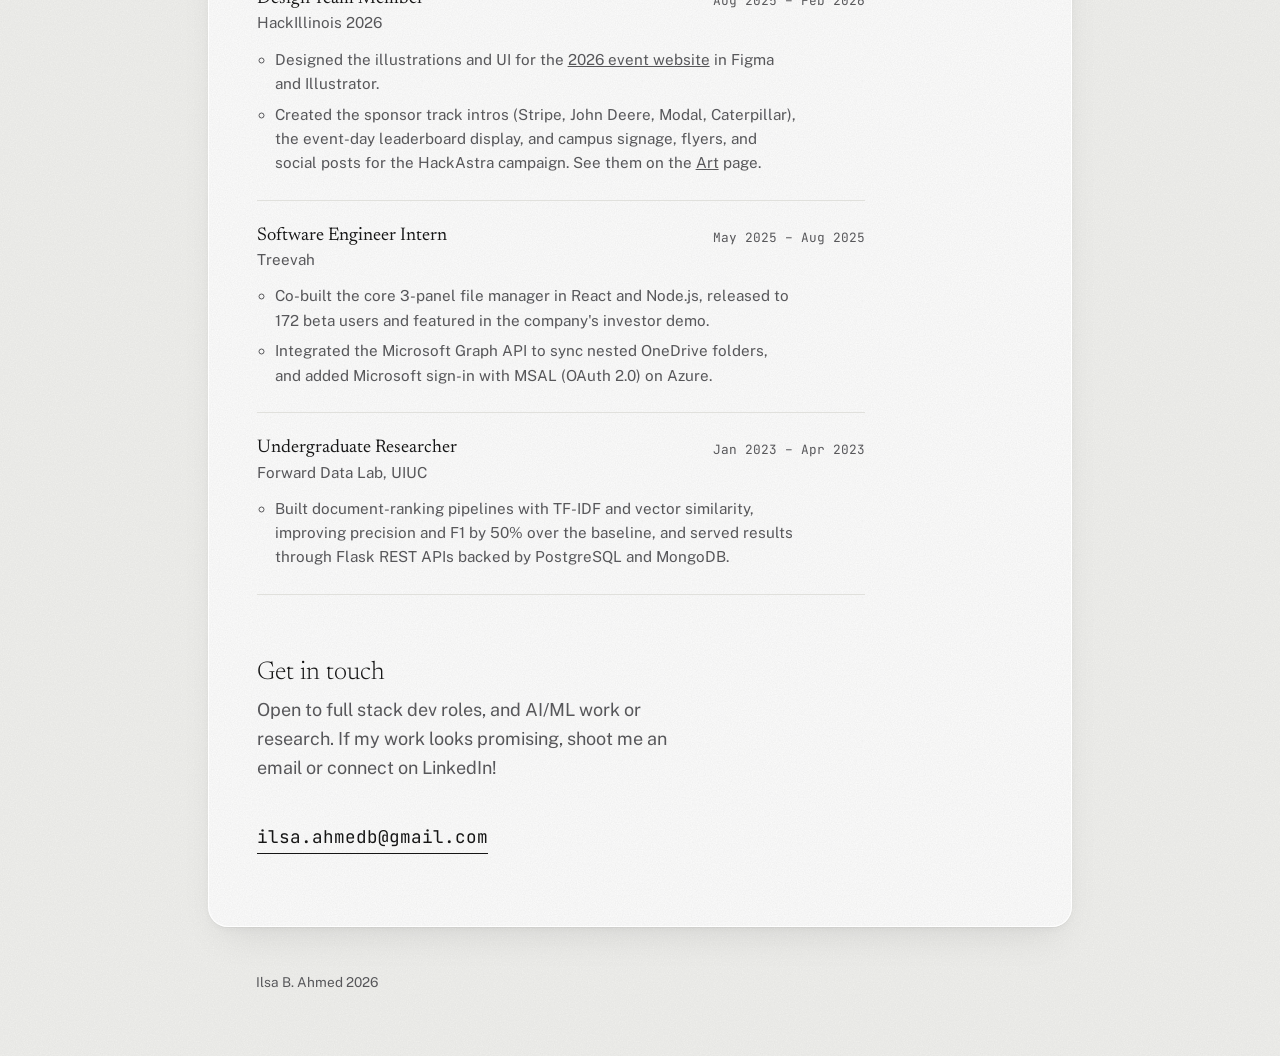
==== commit 056d595b: "Update aesthetic" ====
--- a/index.html
+++ b/index.html
@@ -8,9 +8,16 @@
 
 <link rel="preconnect" href="https://fonts.googleapis.com">
 <link rel="preconnect" href="https://fonts.gstatic.com" crossorigin>
-<link href="https://fonts.googleapis.com/css2?family=Newsreader:ital,opsz,wght@0,6..72,400;0,6..72,500;0,6..72,600;1,6..72,400&family=Public+Sans:wght@400;500;600&family=JetBrains+Mono:wght@400;500&display=swap" rel="stylesheet">
-
-<link rel="stylesheet" href="style.css?v=6">
+<link href="https://fonts.googleapis.com/css2?family=Newsreader:ital,opsz,wght@0,6..72,300;0,6..72,400;0,6..72,500;0,6..72,600;1,6..72,400&family=Public+Sans:wght@400;500;600&family=JetBrains+Mono:wght@400;500&display=swap" rel="stylesheet">
+
+<script>
+  // Apply a saved theme before first paint so the page doesn't flash.
+  try {
+    var savedTheme = localStorage.getItem('theme');
+    if (savedTheme === 'light' || savedTheme === 'dark') document.documentElement.dataset.theme = savedTheme;
+  } catch (e) {}
+</script>
+<link rel="stylesheet" href="style.css?v=12">
 </head>
 <body>
 
@@ -18,6 +25,11 @@
 
 <header class="site-nav">
   <a href="#top" class="site-nav__name">Ilsa B. Ahmed</a>
+  <button class="theme-switch" id="themeSwitch" type="button" role="switch" aria-checked="false" aria-label="Dark mode">
+    <svg class="theme-switch__icon theme-switch__icon--sun" viewBox="0 0 24 24" fill="none" stroke="currentColor" stroke-width="2.5" stroke-linecap="round" aria-hidden="true"><circle cx="12" cy="12" r="4"/><path d="M12 2v2M12 20v2M4.9 4.9l1.4 1.4M17.7 17.7l1.4 1.4M2 12h2M20 12h2M4.9 19.1l1.4-1.4M17.7 6.3l1.4-1.4"/></svg>
+    <svg class="theme-switch__icon theme-switch__icon--moon" viewBox="0 0 24 24" fill="none" stroke="currentColor" stroke-width="2.5" stroke-linecap="round" stroke-linejoin="round" aria-hidden="true"><path d="M21 12.8A9 9 0 1 1 11.2 3a7 7 0 0 0 9.8 9.8z"/></svg>
+    <span class="theme-switch__knob"></span>
+  </button>
   <button class="site-nav__toggle" id="navToggle" aria-expanded="false" aria-controls="navLinks">
     <span></span><span></span><span></span>
     <span class="sr-only">Menu</span>
@@ -40,7 +52,7 @@
     </p>
     <h1 class="hero__headline">Hello.</h1>
     <p class="hero__lede">
-      My name is Ilsa, a recent graduate from UIUC, I enjoy coding, and design.
+      I’m Ilsa, a UIUC CS + Linguistics grad who builds full-stack, utilizing agentic workflows
     </p>
     <div class="hero__links">
       <a href="mailto:ilsa.ahmedb@gmail.com">Email</a>
@@ -89,10 +101,11 @@
         <p class="log-entry__body">
           A multiplayer stock market where players write Python trading bots and compete in timed rounds.
           Everyone starts with the same cash, bots trade five cat-themed stocks against each other and a house
-          market maker, and a live leaderboard ranks players by equity. Bots run in locked-down Docker
-          sandboxes, and every trade is recorded in an append-only ledger.
-        </p>
-        <p class="log-entry__meta">Built with C#, ASP.NET Core, EF Core, PostgreSQL, React, Vite</p>
+          market maker, and a live leaderboard ranks players by equity. A matching engine executes orders
+          transactionally over an append-only ledger, untrusted bot code runs in resource-limited Docker
+          sandboxes, and players sign in with passwordless magic links that store only hashed, single-use tokens.
+        </p>
+        <p class="log-entry__meta">Built with C#, ASP.NET Core, EF Core, PostgreSQL, React, Vite, Docker</p>
         <p class="log-entry__links">
           <a class="log-entry__link" href="https://github.com/iahmed20/StockBotBattle" target="_blank" rel="noopener">Backend source</a>
           <a class="log-entry__link" href="https://github.com/iahmed20/vite-frontend" target="_blank" rel="noopener">Frontend source</a>
@@ -179,7 +192,7 @@
   <section id="stack" class="stack">
     <h2 class="section-heading">Tools</h2>
     <p class="section-intro">
-      What I reach for most ~
+      What I reach for most
     </p>
     <div class="stack-groups">
       <div class="stack-group">
@@ -203,6 +216,7 @@
           <li>ASP.NET</li>
           <li>FastAPI</li>
           <li>Flask</li>
+          <li>HTML/CSS</li>
         </ul>
       </div>
       <div class="stack-group">
@@ -210,6 +224,7 @@
         <ul class="stack-list">
           <li>PostgreSQL</li>
           <li>MongoDB</li>
+          <li>QuestDB</li>
           <li>pandas</li>
           <li>NumPy</li>
           <li>scikit-learn</li>
@@ -227,14 +242,23 @@
         </ul>
       </div>
       <div class="stack-group">
+        <h3 class="stack-group__label">Cloud &amp; APIs</h3>
+        <ul class="stack-list">
+          <li>AWS</li>
+          <li>Azure</li>
+          <li>Stripe</li>
+          <li>Twilio</li>
+          <li>Microsoft Graph</li>
+        </ul>
+      </div>
+      <div class="stack-group">
         <h3 class="stack-group__label">Infra &amp; tools</h3>
         <ul class="stack-list">
+          <li>Git</li>
           <li>Docker</li>
           <li>GitHub Actions</li>
-          <li>AWS</li>
-          <li>Azure</li>
+          <li>Linux</li>
           <li>Vercel</li>
-          <li>Git</li>
           <li>Figma</li>
         </ul>
       </div>
@@ -243,6 +267,10 @@
 
   <section id="experience" class="experience">
     <h2 class="section-heading">Experience</h2>
+    <p class="section-intro">
+      B.S. Computer Science + Linguistics (CS+X), University of Illinois Urbana-Champaign, May 2026 · GPA 3.93.<br>
+      CompTIA Security+ (May 2026) · AWS Certified Cloud Practitioner (June 2026).
+    </p>
     <ul class="experience-list">
       <li class="experience-entry">
         <div class="experience-entry__role">
@@ -251,31 +279,32 @@
         </div>
         <p class="experience-entry__dates"><time datetime="2026-06">Jun 2026</time> – Present</p>
         <ul class="experience-entry__points">
-          <li>Resolved 25+ bugs in a production Next.js / React 19 and Fastify + Node.js app on PostgreSQL, partnering with QA testers to reproduce issues, trace behavior through unfamiliar code, and verify fixes before release.</li>
-          <li>Refactored a large body of AI-generated TypeScript into readable, maintainable modules.</li>
-          <li>Worked with API integrations including WorkOS (OAuth, JWT sessions), Stripe, AWS S3, and Twilio.</li>
-        </ul>
-      </li>
-      <li class="experience-entry">
-        <div class="experience-entry__role">
-          <h3>Software Engineer, Telemetry Team (Volunteer)</h3>
+          <li>Fixed 25+ production bugs in a Next.js / React 19 and Fastify + Node.js app on PostgreSQL, including a Stripe checkout error that blocked ~25% of payments.</li>
+          <li>Extended the Twilio integration to send SMS appointment reminders to ~2,600 users a week.</li>
+          <li>Refactored 20 files of AI-generated TypeScript into typed, tested modules, cutting ~6,000 lines of code and reducing related bug reports by ~30%.</li>
+        </ul>
+      </li>
+      <li class="experience-entry">
+        <div class="experience-entry__role">
+          <h3>Software Engineer, Telemetry Team</h3>
           <p>Illini Solar Car</p>
         </div>
         <p class="experience-entry__dates"><time datetime="2025-08">Aug 2025</time> – <time datetime="2025-12">Dec 2025</time></p>
         <ul class="experience-entry__points">
-          <li>Built a Python asyncio pipeline ingesting 50,000+ CAN Bus sensor data points per minute into QuestDB, designing indexing and partitioning to reduce query latency.</li>
-          <li>Designed a FastAPI REST layer and React dashboard the team used to monitor telemetry and catch anomalies in real time.</li>
-          <li>Containerized services with Docker and built GitHub Actions CI/CD for automated testing, linting, and image builds.</li>
-        </ul>
-      </li>
-      <li class="experience-entry">
-        <div class="experience-entry__role">
-          <h3>Data Annotator</h3>
-          <p>Health Care Engineering Systems Center</p>
-        </div>
-        <p class="experience-entry__dates"><time datetime="2025-08">Aug 2025</time> – Present</p>
-        <ul class="experience-entry__points">
-          <li>Labeled eye-gaze patterns in gaze-tracking data from children with developmental disorders for research and model training.</li>
+          <li>Built a Python asyncio pipeline ingesting 50,000+ CAN bus sensor readings per minute into QuestDB, and added indexing and partitioning that cut dashboard query time from ~65 s to ~0.2 s.</li>
+          <li>Designed the FastAPI REST layer and React dashboard that 37 team members used to monitor the car live during races and test drives.</li>
+          <li>Set up Docker and GitHub Actions CI/CD so every pull request automatically runs tests, linting, and image builds.</li>
+        </ul>
+      </li>
+      <li class="experience-entry">
+        <div class="experience-entry__role">
+          <h3>Design Team Member</h3>
+          <p>HackIllinois 2026</p>
+        </div>
+        <p class="experience-entry__dates"><time datetime="2025-08">Aug 2025</time> – <time datetime="2026-02">Feb 2026</time></p>
+        <ul class="experience-entry__points">
+          <li>Designed the illustrations and UI for the <a href="https://2026.hackillinois.org/" target="_blank" rel="noopener">2026 event website</a> in Figma and Illustrator.</li>
+          <li>Created the sponsor track intros (Stripe, John Deere, Modal, Caterpillar), the event-day leaderboard display, and campus signage, flyers, and social posts for the HackAstra campaign. See them on the <a href="art.html">Art</a> page.</li>
         </ul>
       </li>
       <li class="experience-entry">
@@ -285,18 +314,18 @@
         </div>
         <p class="experience-entry__dates"><time datetime="2025-05">May 2025</time> – <time datetime="2025-08">Aug 2025</time></p>
         <ul class="experience-entry__points">
-          <li>Integrated the Microsoft Graph API to sync nested OneDrive hierarchies, and implemented Microsoft sign-in with MSAL (OAuth 2.0) against an Azure backend.</li>
-          <li>Co-built the core 3-panel file manager for an early-stage productivity startup (Node.js, React).</li>
-        </ul>
-      </li>
-      <li class="experience-entry">
-        <div class="experience-entry__role">
-          <h3>Undergraduate Researcher, Data Engineering</h3>
+          <li>Co-built the core 3-panel file manager in React and Node.js, released to 172 beta users and featured in the company's investor demo.</li>
+          <li>Integrated the Microsoft Graph API to sync nested OneDrive folders, and added Microsoft sign-in with MSAL (OAuth 2.0) on Azure.</li>
+        </ul>
+      </li>
+      <li class="experience-entry">
+        <div class="experience-entry__role">
+          <h3>Undergraduate Researcher</h3>
           <p>Forward Data Lab, UIUC</p>
         </div>
         <p class="experience-entry__dates"><time datetime="2023-01">Jan 2023</time> – <time datetime="2023-04">Apr 2023</time></p>
         <ul class="experience-entry__points">
-          <li>Built document-ranking pipelines with TF-IDF and vector similarity, evaluated them with precision, recall, F1, and cosine similarity, and served results through Flask REST APIs backed by PostgreSQL and MongoDB.</li>
+          <li>Built document-ranking pipelines with TF-IDF and vector similarity, improving precision and F1 by 50% over the baseline, and served results through Flask REST APIs backed by PostgreSQL and MongoDB.</li>
         </ul>
       </li>
     </ul>
@@ -306,7 +335,7 @@
     <h2 class="section-heading">Get in touch</h2>
     <p class="section-intro">
       Open to full stack dev roles, and AI/ML work or research.
-      The fastest way to reach me is email.
+      If my work looks promising, shoot me an email or connect on LinkedIn!
     </p>
     <a class="contact__email" href="mailto:ilsa.ahmedb@gmail.com">ilsa.ahmedb@gmail.com</a>
   </section>
@@ -314,9 +343,9 @@
 </main>
 
 <footer class="site-footer">
-  <p>Ilsa B. Ahmed, built with plain HTML and hosted on GitHub Pages. <span id="year"></span></p>
+  <p> Ilsa B. Ahmed <span id="year"></span></p>
 </footer>
 
-<script src="script.js"></script>
+<script src="script.js?v=12"></script>
 </body>
 </html>
--- a/style.css
+++ b/style.css
@@ -1,19 +1,28 @@
 /* ---------- tokens ---------- */
 :root {
-  --desk: #E6DFD0;
-  --paper: #FBF8F1;
-  --paper-soft: #F3EEE2;
-  --ink: #221E19;
-  --ink-soft: #5A5248;
-  --rule: #DDD4C3;
-  --accent: #2B4C8C;
-  --accent-warm: #B4501F;
-
-  --grain: url("data:image/svg+xml,%3Csvg xmlns='http://www.w3.org/2000/svg' width='220' height='220'%3E%3Cfilter id='n'%3E%3CfeTurbulence type='fractalNoise' baseFrequency='0.85' numOctaves='3' stitchTiles='stitch'/%3E%3CfeColorMatrix values='0 0 0 0 0.35  0 0 0 0 0.28  0 0 0 0 0.2  0 0 0 0.55 0'/%3E%3C/filter%3E%3Crect width='100%25' height='100%25' filter='url(%23n)'/%3E%3C/svg%3E");
+  /* e-ink palette: near-white paper, near-black ink, neutral greys */
+  --desk: #EFEFEC;
+  --paper: #FCFCFA;
+  --paper-soft: #F4F4F1;
+  --ink: #161616;
+  --ink-soft: #57575A;
+  --rule: #E0E0DC;
+  --accent: #2D3E5C;
+  --accent-warm: #A0522D;
+
+  --grain: url("data:image/svg+xml,%3Csvg xmlns='http://www.w3.org/2000/svg' width='220' height='220'%3E%3Cfilter id='n'%3E%3CfeTurbulence type='fractalNoise' baseFrequency='0.85' numOctaves='3' stitchTiles='stitch'/%3E%3CfeColorMatrix values='0 0 0 0 0.4  0 0 0 0 0.4  0 0 0 0 0.4  0 0 0 0.16 0'/%3E%3C/filter%3E%3Crect width='100%25' height='100%25' filter='url(%23n)'/%3E%3C/svg%3E");
   --sheet-shadow:
-    0 1px 1px rgba(60, 45, 25, 0.06),
-    0 3px 6px rgba(60, 45, 25, 0.06),
-    0 18px 40px -12px rgba(60, 45, 25, 0.18);
+    0 1px 1px rgba(0, 0, 0, 0.03),
+    0 3px 6px rgba(0, 0, 0, 0.03),
+    0 18px 40px -14px rgba(0, 0, 0, 0.1);
+  --shot-shadow: 0 1px 2px rgba(0, 0, 0, 0.05), 0 8px 24px -12px rgba(0, 0, 0, 0.15);
+  --chip-shadow: 0 1px 0 rgba(0, 0, 0, 0.04);
+  --nav-bg: rgba(250, 250, 248, 0.82);
+  --sheet-lift: rgba(255, 255, 255, 0.6);
+  --glass: rgba(255, 255, 255, 0.84);
+  --glass-soft: rgba(255, 255, 255, 0.65);
+  --glass-edge: rgba(255, 255, 255, 0.95);
+  --ease-float: cubic-bezier(0.2, 0.7, 0.2, 1);
 
   --font-display: 'Newsreader', Georgia, serif;
   --font-body: 'Public Sans', -apple-system, BlinkMacSystemFont, sans-serif;
@@ -21,10 +30,67 @@
 
   --content-width: 40rem;
   --page-pad: clamp(1.25rem, 5vw, 3rem);
+
+  color-scheme: light;
+}
+
+/* Dark palette: follows the system setting unless the switch has picked a theme. */
+@media (prefers-color-scheme: dark) {
+  :root:not([data-theme="light"]) {
+    --desk: #0F0F0F;
+    --paper: #191919;
+    --paper-soft: #202020;
+    --ink: #E9E9E6;
+    --ink-soft: #A2A29E;
+    --rule: #323232;
+    --accent: #AFC0E0;
+    --accent-warm: #D98A5F;
+
+    --grain: url("data:image/svg+xml,%3Csvg xmlns='http://www.w3.org/2000/svg' width='220' height='220'%3E%3Cfilter id='n'%3E%3CfeTurbulence type='fractalNoise' baseFrequency='0.85' numOctaves='3' stitchTiles='stitch'/%3E%3CfeColorMatrix values='0 0 0 0 0.85  0 0 0 0 0.85  0 0 0 0 0.85  0 0 0 0.08 0'/%3E%3C/filter%3E%3Crect width='100%25' height='100%25' filter='url(%23n)'/%3E%3C/svg%3E");
+    --sheet-shadow:
+      0 1px 1px rgba(0, 0, 0, 0.3),
+      0 3px 6px rgba(0, 0, 0, 0.25),
+      0 18px 40px -12px rgba(0, 0, 0, 0.6);
+    --shot-shadow: 0 1px 2px rgba(0, 0, 0, 0.3), 0 8px 24px -12px rgba(0, 0, 0, 0.6);
+    --chip-shadow: 0 1px 0 rgba(0, 0, 0, 0.3);
+    --nav-bg: rgba(15, 15, 15, 0.84);
+    --sheet-lift: rgba(255, 255, 255, 0.03);
+    --glass: rgba(25, 25, 25, 0.72);
+    --glass-soft: rgba(255, 255, 255, 0.05);
+    --glass-edge: rgba(255, 255, 255, 0.08);
+
+    color-scheme: dark;
+  }
+}
+:root[data-theme="dark"] {
+  --desk: #0F0F0F;
+  --paper: #191919;
+  --paper-soft: #202020;
+  --ink: #E9E9E6;
+  --ink-soft: #A2A29E;
+  --rule: #323232;
+  --accent: #AFC0E0;
+  --accent-warm: #D98A5F;
+
+  --grain: url("data:image/svg+xml,%3Csvg xmlns='http://www.w3.org/2000/svg' width='220' height='220'%3E%3Cfilter id='n'%3E%3CfeTurbulence type='fractalNoise' baseFrequency='0.85' numOctaves='3' stitchTiles='stitch'/%3E%3CfeColorMatrix values='0 0 0 0 0.85  0 0 0 0 0.85  0 0 0 0 0.85  0 0 0 0.08 0'/%3E%3C/filter%3E%3Crect width='100%25' height='100%25' filter='url(%23n)'/%3E%3C/svg%3E");
+  --sheet-shadow:
+    0 1px 1px rgba(0, 0, 0, 0.3),
+    0 3px 6px rgba(0, 0, 0, 0.25),
+    0 18px 40px -12px rgba(0, 0, 0, 0.6);
+  --shot-shadow: 0 1px 2px rgba(0, 0, 0, 0.3), 0 8px 24px -12px rgba(0, 0, 0, 0.6);
+  --chip-shadow: 0 1px 0 rgba(0, 0, 0, 0.3);
+  --nav-bg: rgba(15, 15, 15, 0.84);
+  --sheet-lift: rgba(255, 255, 255, 0.03);
+  --glass: rgba(25, 25, 25, 0.72);
+  --glass-soft: rgba(255, 255, 255, 0.05);
+  --glass-edge: rgba(255, 255, 255, 0.08);
+
+  color-scheme: dark;
 }
 
 @media (prefers-reduced-motion: reduce) {
   * { animation-duration: 0.01ms !important; animation-iteration-count: 1 !important; transition-duration: 0.01ms !important; }
+  .hero__dot::after { animation: none !important; }
 }
 
 * { box-sizing: border-box; }
@@ -40,11 +106,29 @@
   font-size: 18px;
   line-height: 1.6;
   -webkit-font-smoothing: antialiased;
+  transition: background-color 0.4s ease, color 0.4s ease;
+}
+
+/* ---------- motion ---------- */
+@keyframes rise-in {
+  from { opacity: 0; transform: translate3d(0, 16px, 0); }
+  to   { opacity: 1; transform: none; }
+}
+
+/* script.js adds .reveal to blocks below the fold and .is-visible as they scroll in */
+.reveal {
+  opacity: 0;
+  transform: translate3d(0, 22px, 0);
+  transition: opacity 0.8s ease, transform 0.9s var(--ease-float);
+}
+.reveal.is-visible {
+  opacity: 1;
+  transform: none;
 }
 
 h1, h2, h3 {
   font-family: var(--font-display);
-  font-weight: 500;
+  font-weight: 400;
   line-height: 1.15;
   margin: 0;
 }
@@ -89,16 +173,20 @@
   align-items: center;
   justify-content: space-between;
   padding: 1.1rem var(--page-pad);
-  background: rgba(230, 223, 208, 0.88);
-  backdrop-filter: blur(6px);
+  background: var(--nav-bg);
+  -webkit-backdrop-filter: blur(18px) saturate(160%);
+  backdrop-filter: blur(18px) saturate(160%);
+  transition: background-color 0.4s ease;
   border-bottom: 1px solid var(--rule);
   margin-top: 0;
+  gap: 1.75rem;
 }
 
 .site-nav__name {
+  margin-right: auto;
   font-family: var(--font-display);
   font-size: 1.1rem;
-  font-weight: 600;
+  font-weight: 500;
   text-decoration: none;
 }
 
@@ -139,8 +227,49 @@
   display: block;
 }
 
+/* ---------- theme switch ---------- */
+.theme-switch {
+  order: 2;
+  position: relative;
+  flex-shrink: 0;
+  width: 46px;
+  height: 24px;
+  padding: 0;
+  border: 1px solid var(--rule);
+  border-radius: 999px;
+  background: var(--paper-soft);
+  box-shadow: var(--chip-shadow);
+  cursor: pointer;
+}
+.theme-switch__icon {
+  position: absolute;
+  top: 50%;
+  width: 12px;
+  height: 12px;
+  transform: translateY(-50%);
+  color: var(--ink-soft);
+}
+.theme-switch__icon--sun { left: 6px; }
+.theme-switch__icon--moon { right: 6px; }
+.theme-switch__knob {
+  position: absolute;
+  top: 2px;
+  left: 2px;
+  width: 18px;
+  height: 18px;
+  border-radius: 50%;
+  background: var(--ink);
+  transition: transform 0.2s ease;
+}
+.theme-switch[aria-checked="true"] .theme-switch__knob {
+  transform: translateX(22px);
+}
+.site-nav__links { order: 1; }
+
 @media (max-width: 640px) {
-  .site-nav__toggle { display: flex; }
+  .site-nav { gap: 1rem; }
+  .site-nav__toggle { display: flex; order: 2; }
+  .theme-switch { order: 1; }
   .site-nav__links {
     position: absolute;
     top: 100%;
@@ -148,7 +277,9 @@
     right: 0;
     flex-direction: column;
     gap: 0;
-    background: var(--paper);
+    background: var(--nav-bg);
+    -webkit-backdrop-filter: blur(18px) saturate(160%);
+    backdrop-filter: blur(18px) saturate(160%);
     border-bottom: 1px solid var(--rule);
     max-height: 0;
     overflow: hidden;
@@ -168,9 +299,11 @@
   position: relative;
   max-width: 54rem;
   margin: clamp(1.5rem, 5vw, 3.5rem) auto 0;
-  background: var(--paper) var(--grain);
-  box-shadow: var(--sheet-shadow);
-  border-radius: 2px;
+  background: var(--glass) var(--grain);
+  border: 1px solid var(--glass-edge);
+  box-shadow: var(--sheet-shadow), inset 0 1px 0 var(--glass-edge);
+  border-radius: 20px;
+  transition: background-color 0.4s ease;
 }
 
 /* faint lift at the top edge, like light catching a sheet */
@@ -180,12 +313,13 @@
   inset: 0;
   pointer-events: none;
   border-radius: inherit;
-  background: linear-gradient(180deg, rgba(255, 255, 255, 0.5), rgba(255, 255, 255, 0) 12rem);
+  background: linear-gradient(180deg, var(--sheet-lift), transparent 12rem);
 }
 
 @media (max-width: 640px) {
   main {
     margin-top: 0;
+    border-width: 0;
     box-shadow: none;
     border-radius: 0;
   }
@@ -202,6 +336,7 @@
 
 .section-heading {
   font-size: 1.6rem;
+  font-weight: 300;
   margin-bottom: 0.5rem;
 }
 
@@ -227,13 +362,34 @@
   margin: 0 0 1.75rem;
 }
 
+.hero > *,
+.art-intro > * {
+  animation: rise-in 0.9s var(--ease-float) both;
+}
+.hero > :nth-child(2), .art-intro > :nth-child(2) { animation-delay: 0.08s; }
+.hero > :nth-child(3) { animation-delay: 0.16s; }
+.hero > :nth-child(4) { animation-delay: 0.24s; }
+
 .hero__dot {
+  position: relative;
   width: 7px;
   height: 7px;
   border-radius: 50%;
   background: var(--accent-warm);
   flex-shrink: 0;
 }
+.hero__dot::after {
+  content: "";
+  position: absolute;
+  inset: 0;
+  border-radius: 50%;
+  background: var(--accent-warm);
+  animation: ping 2.6s ease-out infinite;
+}
+@keyframes ping {
+  0%       { transform: scale(1); opacity: 0.6; }
+  70%, 100% { transform: scale(3.2); opacity: 0; }
+}
 
 .hero__status a {
   color: var(--ink-soft);
@@ -246,7 +402,8 @@
 .hero__headline {
   font-size: clamp(2.3rem, 5.5vw, 3.6rem);
   max-width: 16ch;
-  letter-spacing: -0.01em;
+  font-weight: 300;
+  letter-spacing: -0.015em;
 }
 
 .hero__lede {
@@ -264,6 +421,7 @@
 }
 
 .hero__links a {
+  transition: color 0.2s ease, border-color 0.2s ease;
   text-decoration: none;
   font-size: 0.95rem;
   border-bottom: 1px solid var(--ink);
@@ -302,6 +460,11 @@
   border-radius: 50%;
   background: var(--paper);
   border: 2px solid var(--accent);
+  transition: transform 0.35s var(--ease-float), background-color 0.35s ease;
+}
+.log-entry:hover .log-entry__node {
+  transform: scale(1.35);
+  background: var(--accent);
 }
 
 .log-entry--wip .log-entry__node {
@@ -351,8 +514,13 @@
   border: 1px solid var(--rule);
   border-radius: 6px;
   overflow: hidden;
-  background: var(--paper-soft);
-  box-shadow: 0 1px 2px rgba(34, 30, 25, 0.06), 0 8px 24px -12px rgba(34, 30, 25, 0.25);
+  background: var(--glass-soft);
+  box-shadow: var(--shot-shadow);
+  transition: transform 0.45s var(--ease-float), box-shadow 0.45s var(--ease-float);
+}
+.log-entry__shot:hover {
+  transform: translate3d(0, -5px, 0);
+  box-shadow: var(--shot-shadow), 0 22px 40px -18px rgba(0, 0, 0, 0.35);
 }
 .log-entry__shot img {
   display: block;
@@ -375,6 +543,7 @@
   text-decoration: none;
   border-bottom: 1px solid var(--ink);
   padding-bottom: 1px;
+  transition: color 0.2s ease, border-color 0.2s ease;
 }
 .log-entry__link:hover,
 .log-entry__link:focus-visible {
@@ -431,10 +600,17 @@
   font-size: 0.8rem;
   padding: 0.35rem 0.7rem;
   border: 1px solid var(--rule);
-  border-radius: 2px;
-  background: var(--paper-soft);
-  box-shadow: 0 1px 0 rgba(60, 45, 25, 0.08);
-  color: var(--ink-soft);
+  border-radius: 999px;
+  background: var(--glass-soft);
+  border-color: var(--glass-edge);
+  box-shadow: var(--chip-shadow);
+  color: var(--ink-soft);
+  transition: transform 0.3s var(--ease-float), color 0.2s ease, border-color 0.2s ease;
+}
+.stack-list li:hover {
+  transform: translate3d(0, -3px, 0);
+  color: var(--ink);
+  border-color: var(--accent);
 }
 
 /* ---------- experience ---------- */
@@ -522,7 +698,8 @@
 
 .art-intro__headline {
   font-size: clamp(2.1rem, 5vw, 3.2rem);
-  letter-spacing: -0.01em;
+  font-weight: 300;
+  letter-spacing: -0.015em;
 }
 
 /* pieces keep their own proportions; wide pieces span the full row */
@@ -546,16 +723,22 @@
 .art-piece__frame {
   display: block;
   border: 1px solid var(--rule);
-  border-radius: 4px;
+  border-radius: 8px;
   overflow: hidden;
-  background: var(--paper-soft);
-  box-shadow: 0 1px 2px rgba(34, 30, 25, 0.06), 0 8px 24px -12px rgba(34, 30, 25, 0.25);
+  background: var(--glass-soft);
+  box-shadow: var(--shot-shadow);
+  transition: transform 0.45s var(--ease-float), box-shadow 0.45s var(--ease-float);
+}
+a.art-piece__frame:hover,
+a.art-piece__frame:focus-visible {
+  transform: translate3d(0, -5px, 0);
+  box-shadow: var(--shot-shadow), 0 22px 40px -18px rgba(0, 0, 0, 0.35);
 }
 .art-piece__frame img {
   display: block;
   width: 100%;
   height: auto;
-  transition: transform 0.3s ease;
+  transition: transform 0.6s var(--ease-float);
 }
 a.art-piece__frame:hover img,
 a.art-piece__frame:focus-visible img {
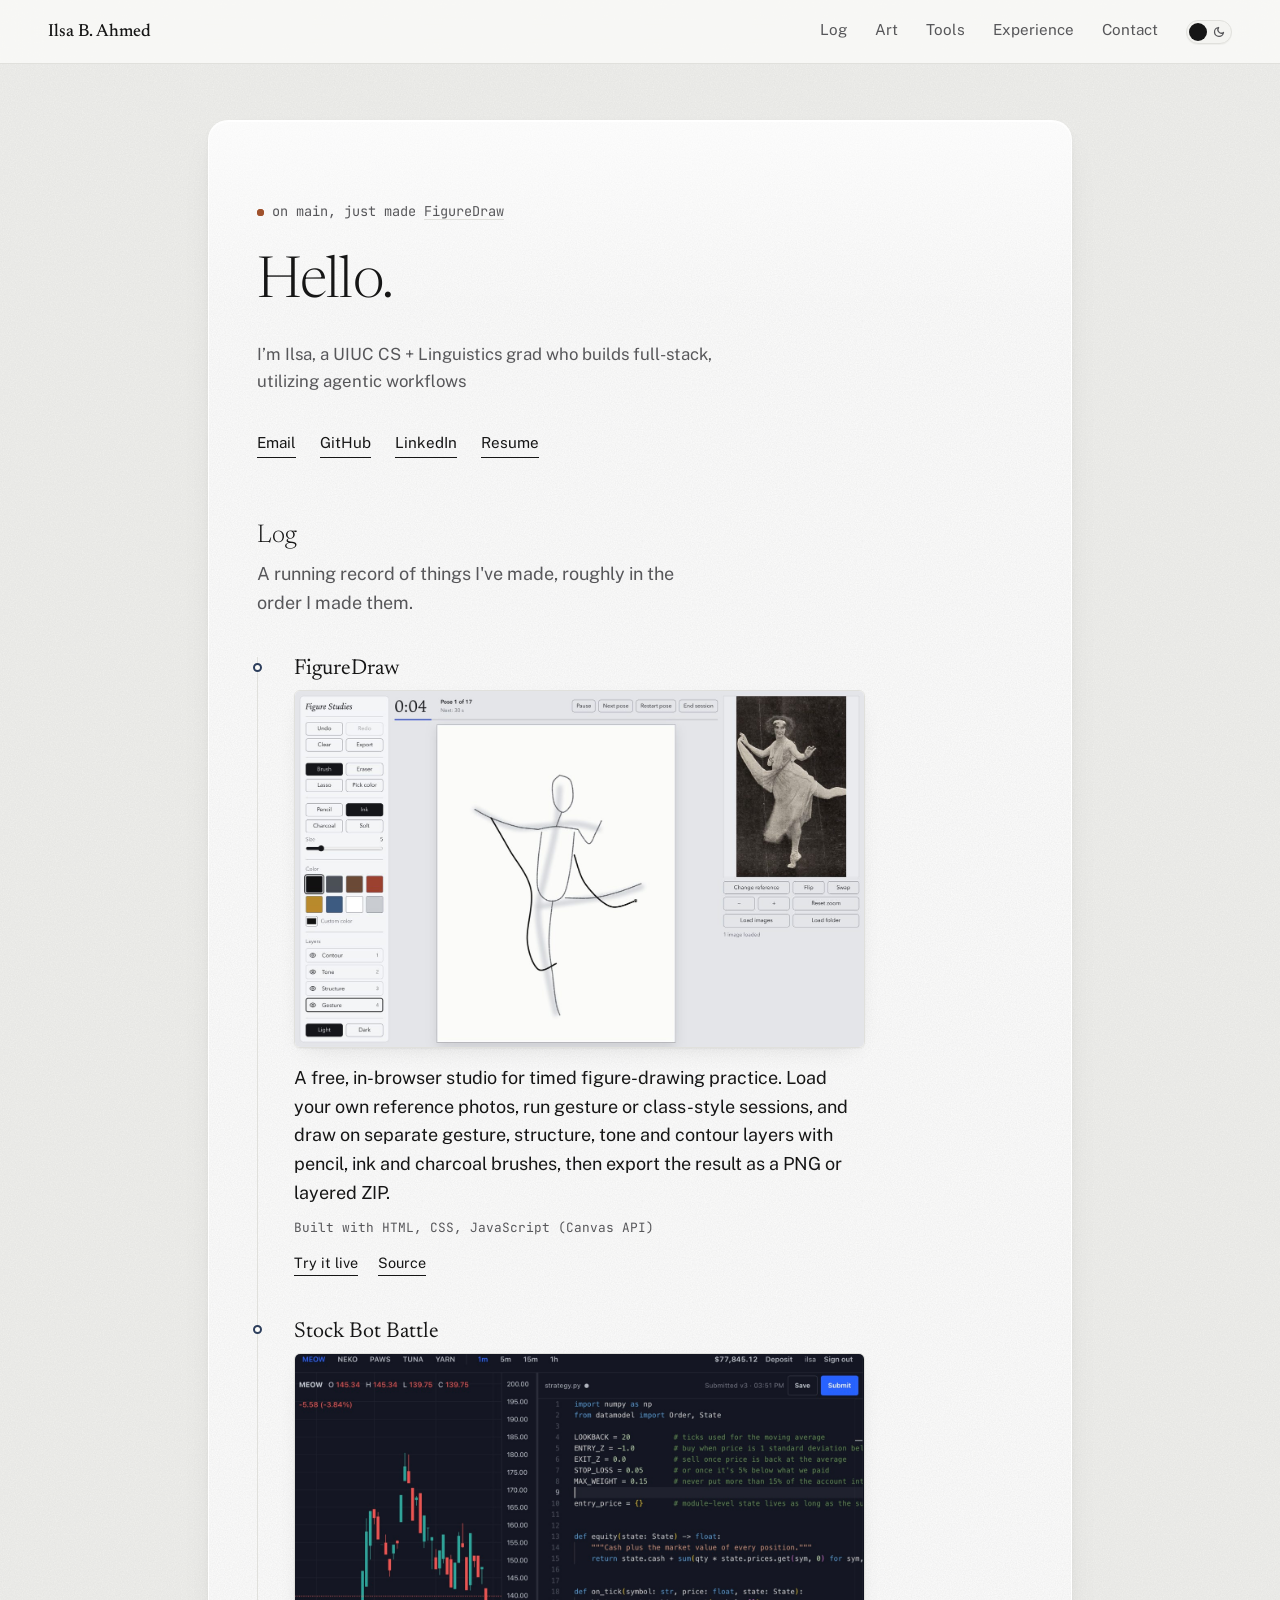
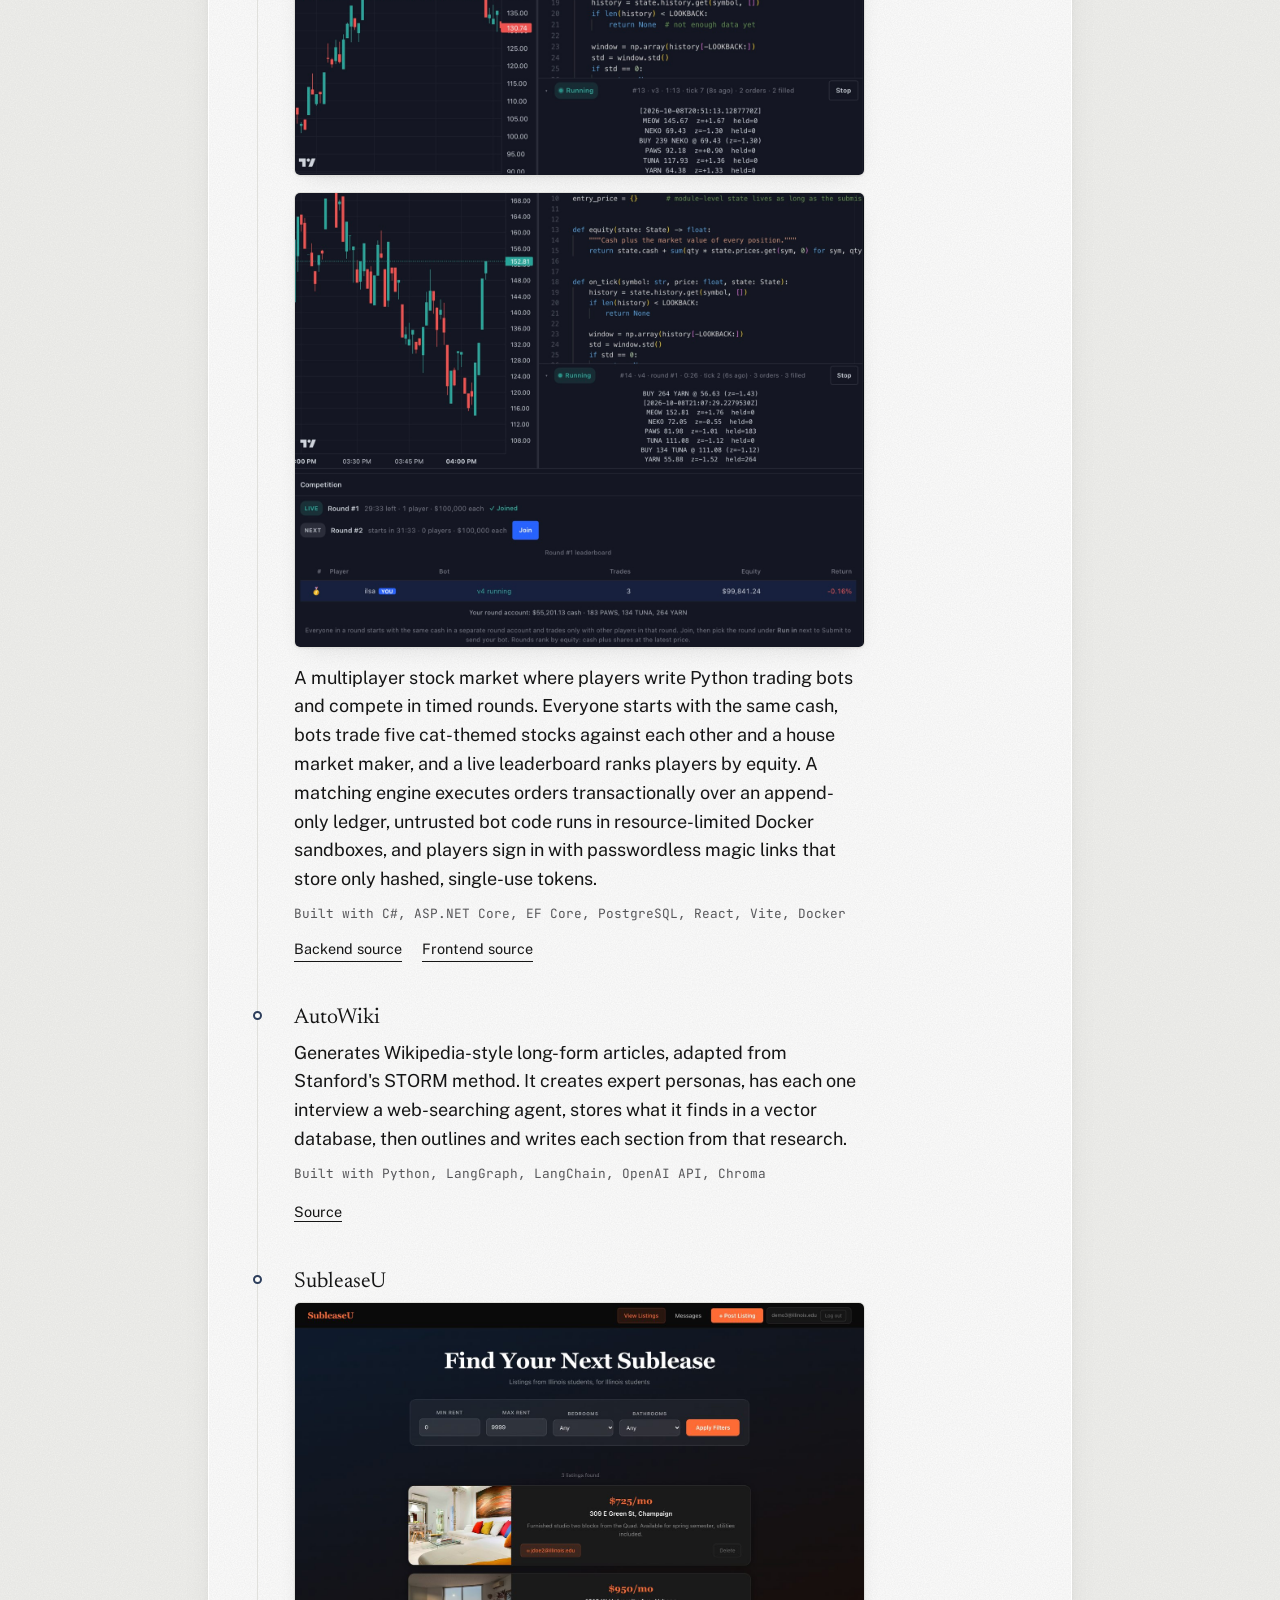
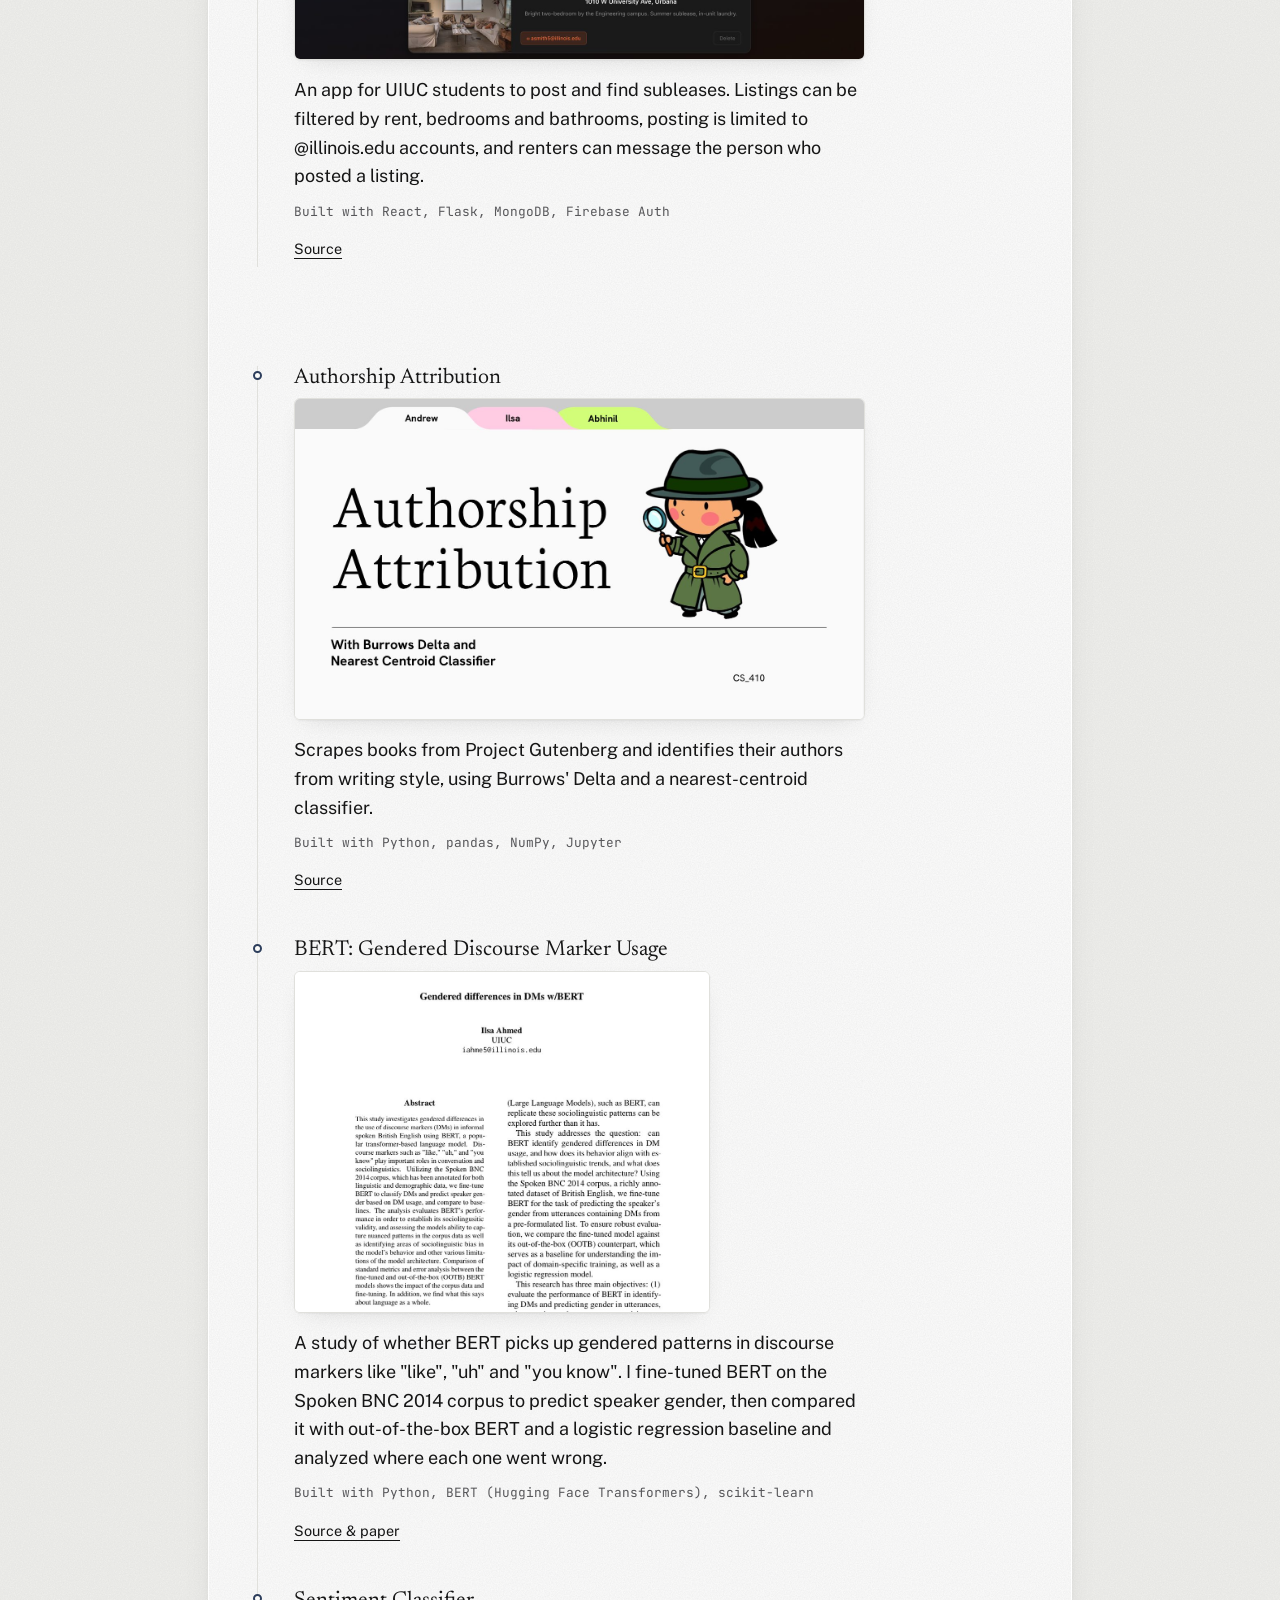
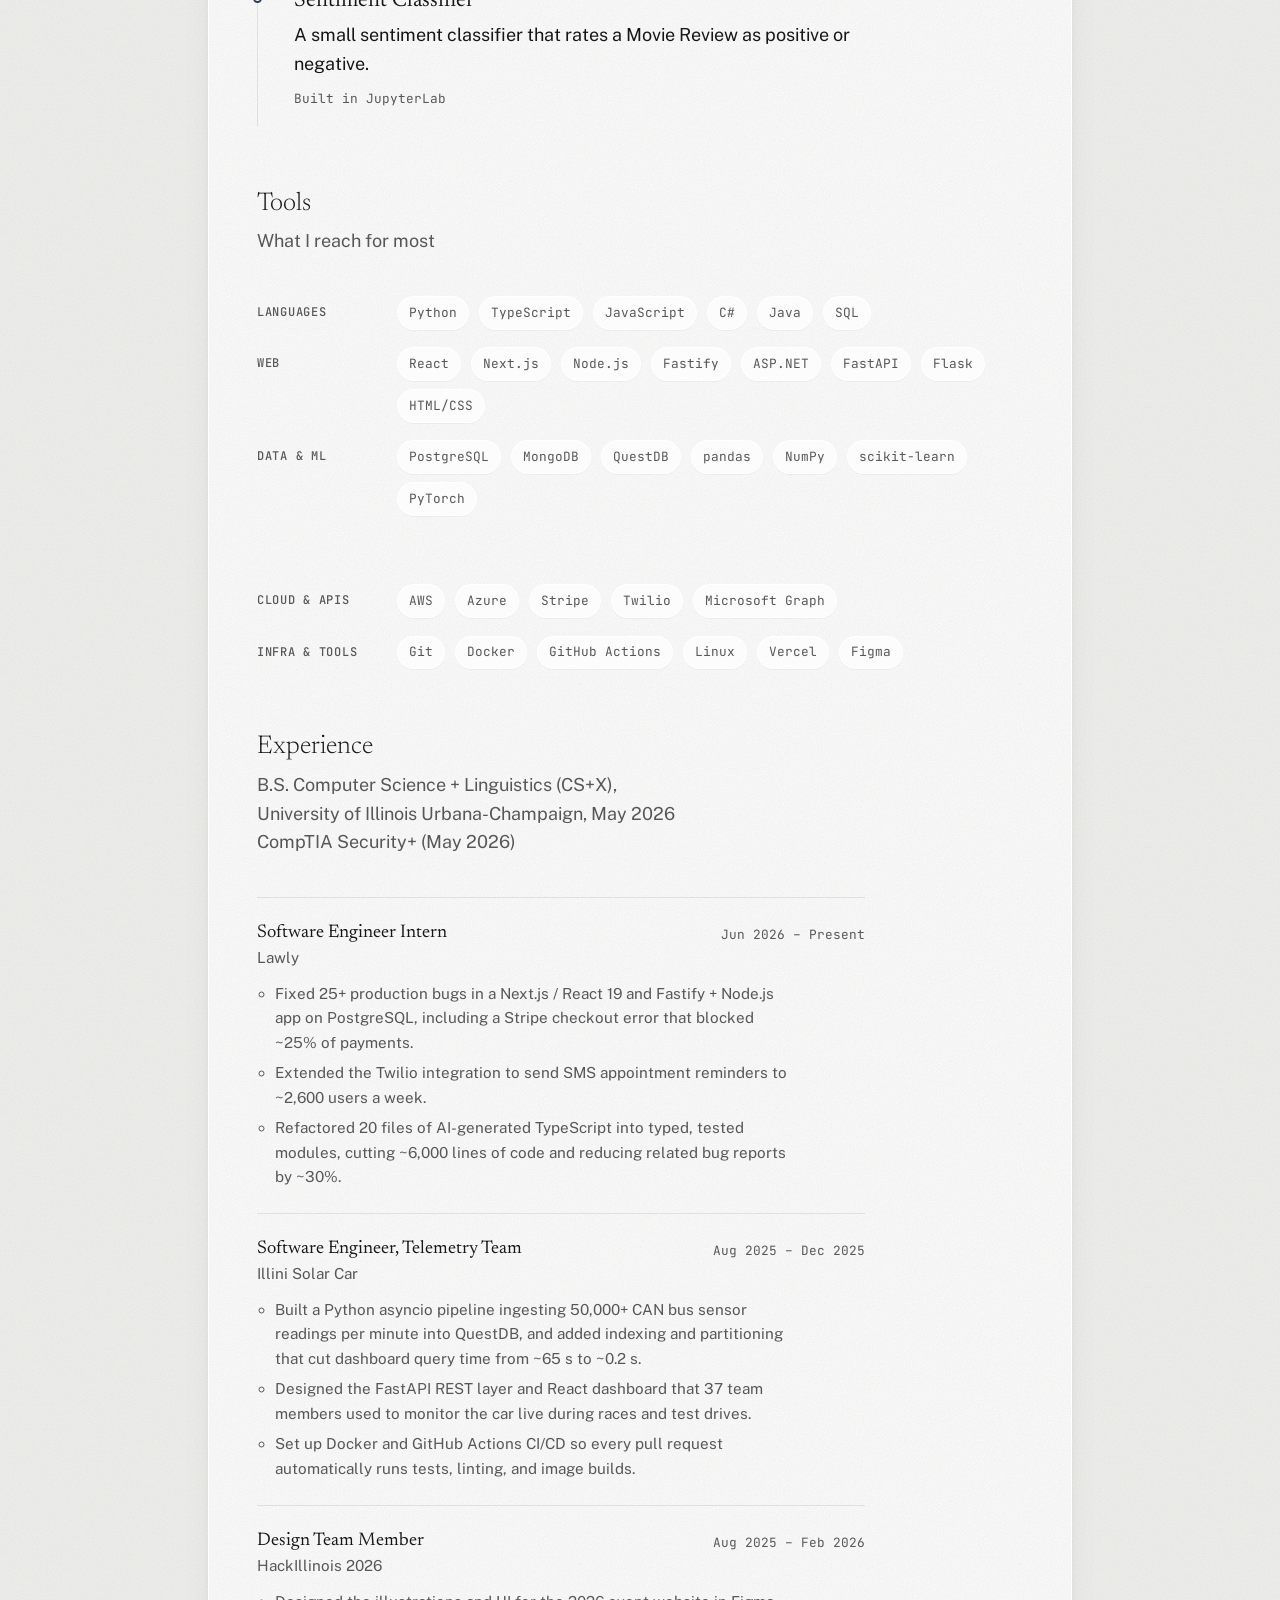
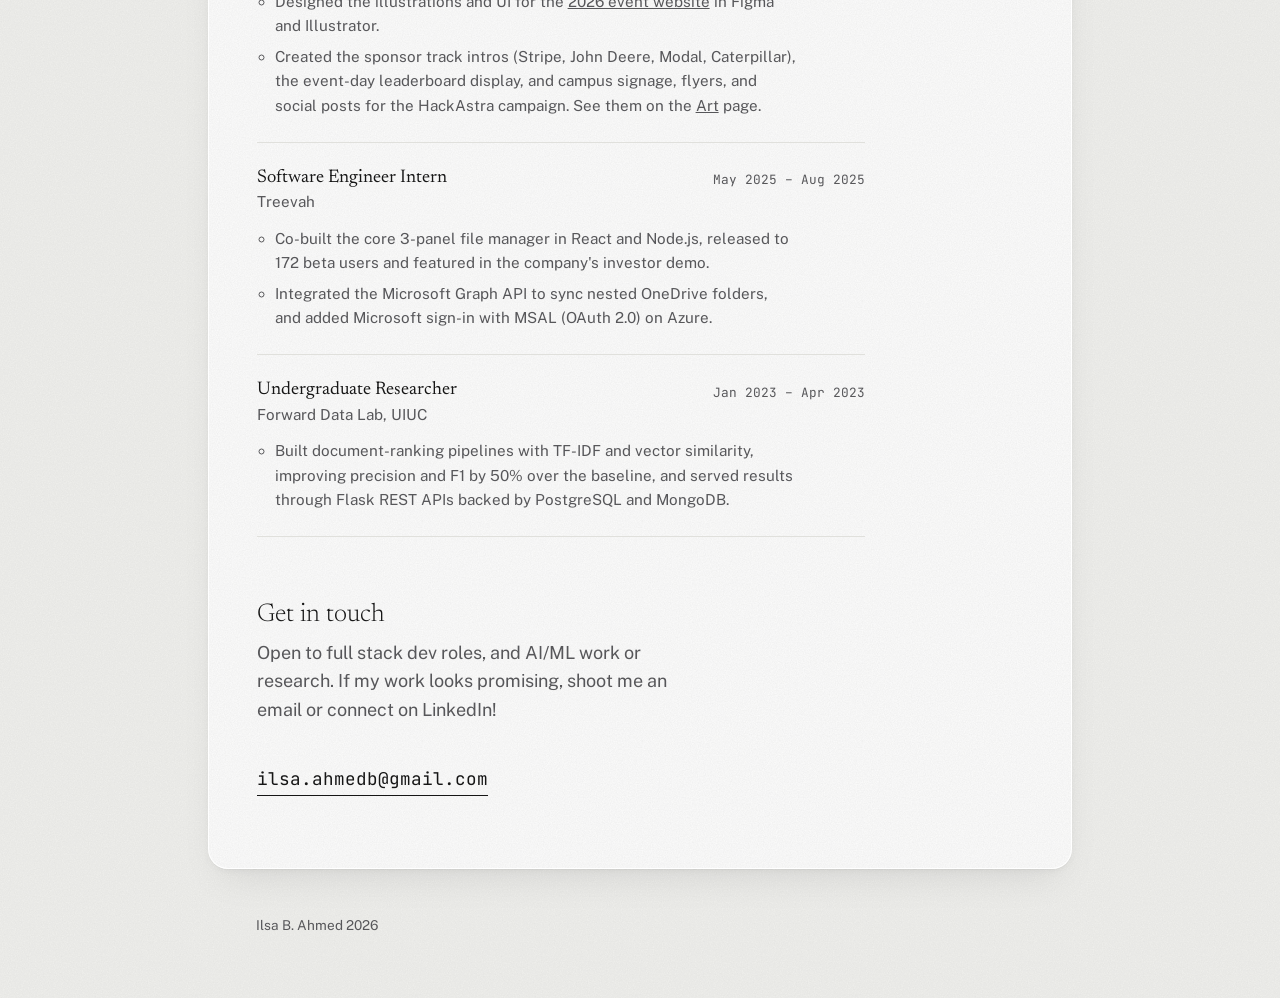
==== commit 4ff3f9f9: "small edits" ====
--- a/index.html
+++ b/index.html
@@ -58,7 +58,7 @@
       <a href="mailto:ilsa.ahmedb@gmail.com">Email</a>
       <a href="https://github.com/iahmed20" target="_blank" rel="noopener">GitHub</a>
       <a href="https://www.linkedin.com/in/ilsa-bahmed/" target="_blank" rel="noopener">LinkedIn</a>
-      <a href="Ilsa_Ahmed_Resume_.pdf" target="_blank" rel="noopener noreferrer">Resume</a>
+      <a href="Ilsa_BAhmed_Resume_.pdf" target="_blank" rel="noopener noreferrer">Resume</a>
     </div>
   </section>
 
@@ -174,7 +174,7 @@
           it with out-of-the-box BERT and a logistic regression baseline and analyzed where each one went wrong.
         </p>
         <p class="log-entry__meta">Built with Python, BERT (Hugging Face Transformers), scikit-learn</p>
-        <a class="log-entry__link" href="https://github.com/iahmed20/DMs-w-BERT" target="_blank" rel="noopener">Source &amp; paper</a>
+        <a class="log-entry__link" href="https://github.com/iahmed20/DMs-w-BERT/blob/main/DM_gender_paper.pdf" target="_blank" rel="noopener">Source &amp; paper</a>
       </li>
 
       <li class="log-entry">
@@ -268,8 +268,8 @@
   <section id="experience" class="experience">
     <h2 class="section-heading">Experience</h2>
     <p class="section-intro">
-      B.S. Computer Science + Linguistics (CS+X), University of Illinois Urbana-Champaign, May 2026 · GPA 3.93.<br>
-      CompTIA Security+ (May 2026) · AWS Certified Cloud Practitioner (June 2026).
+      B.S. Computer Science + Linguistics (CS+X), University of Illinois Urbana-Champaign, May 2026 <br>
+      CompTIA Security+ (May 2026)
     </p>
     <ul class="experience-list">
       <li class="experience-entry">
